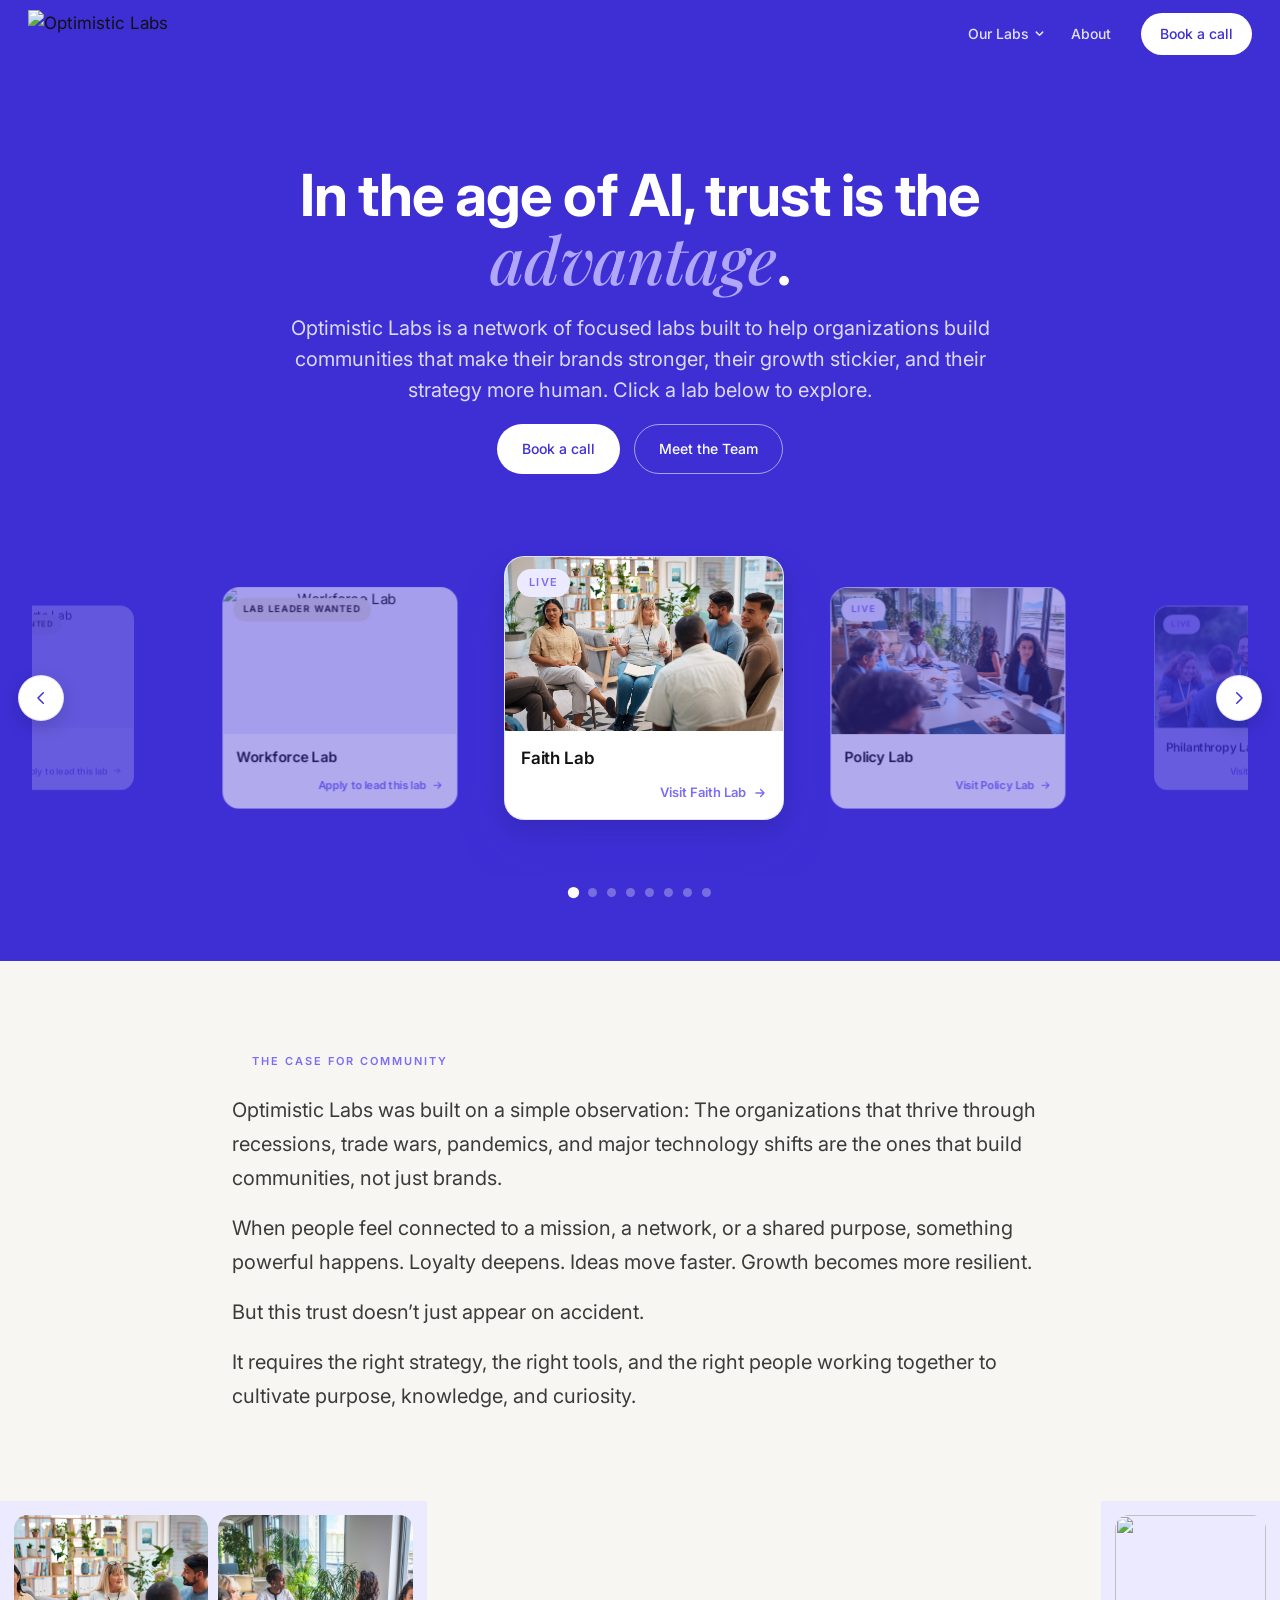
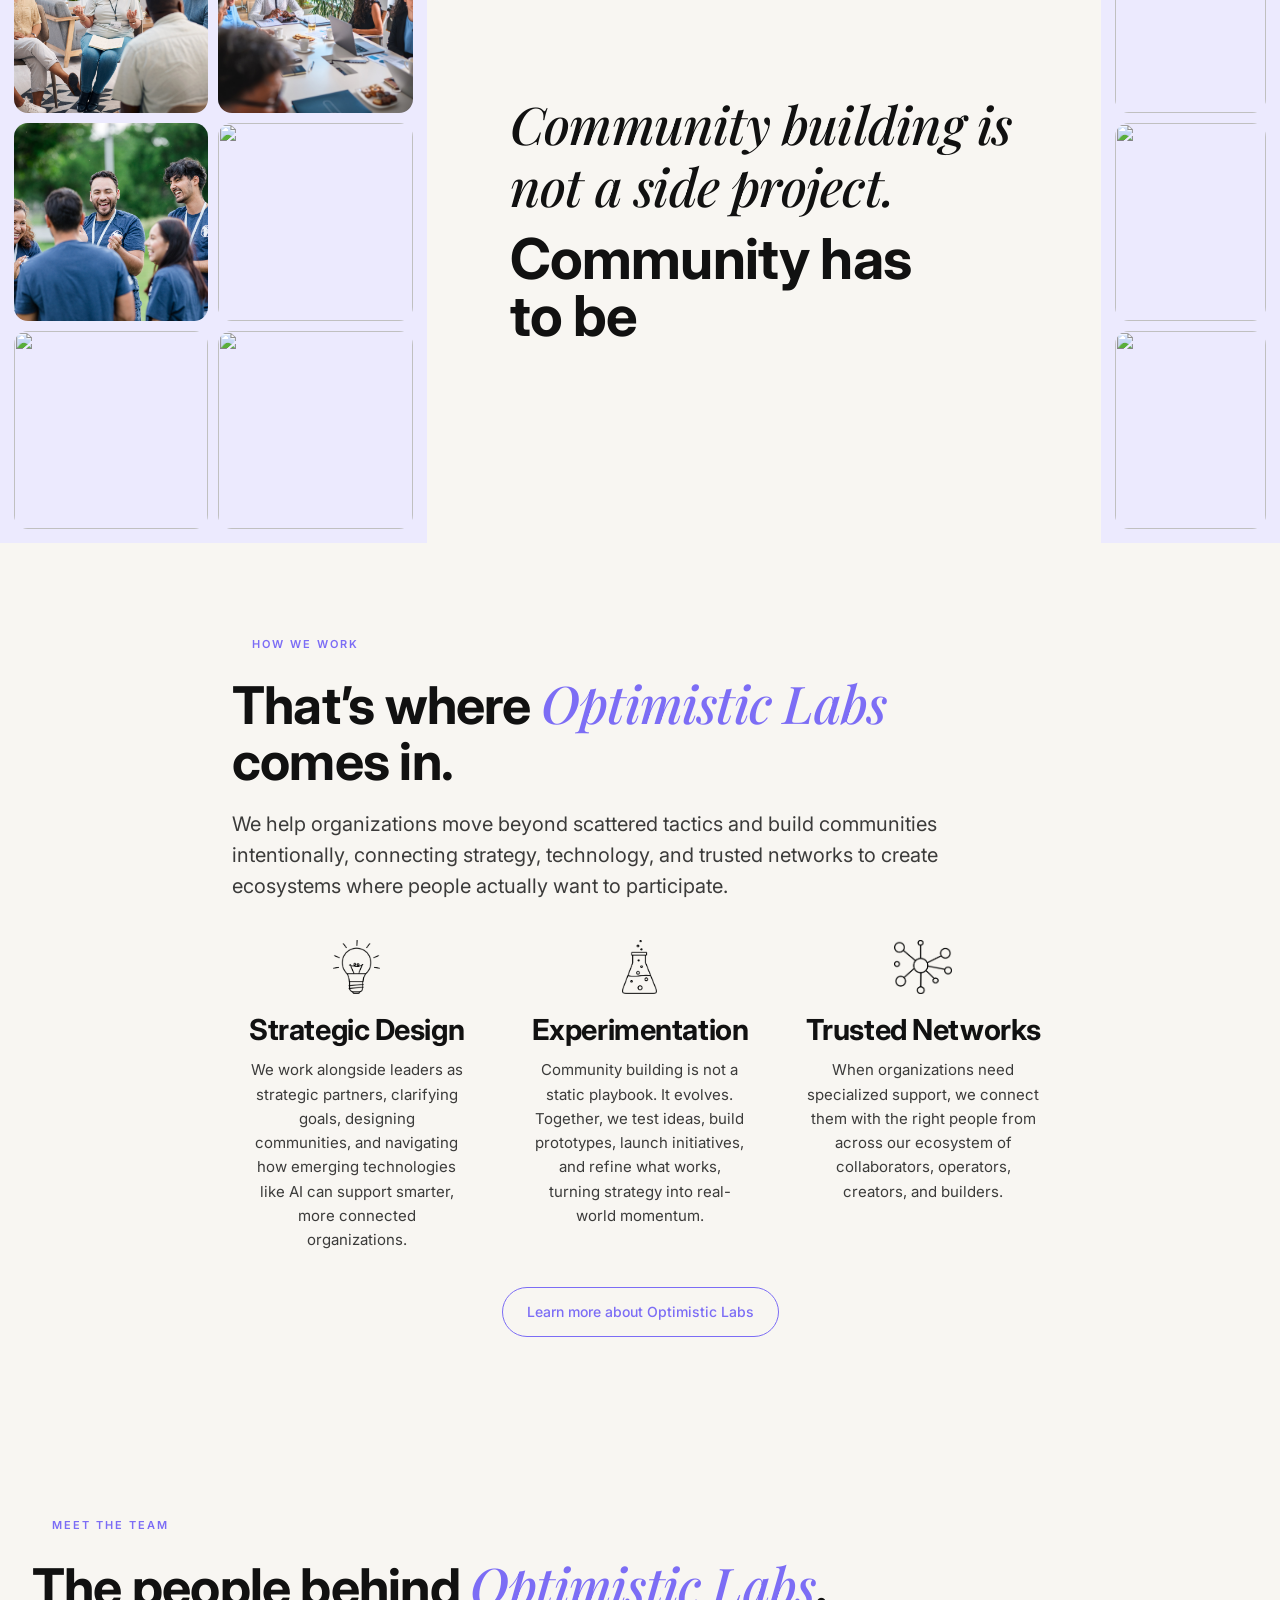
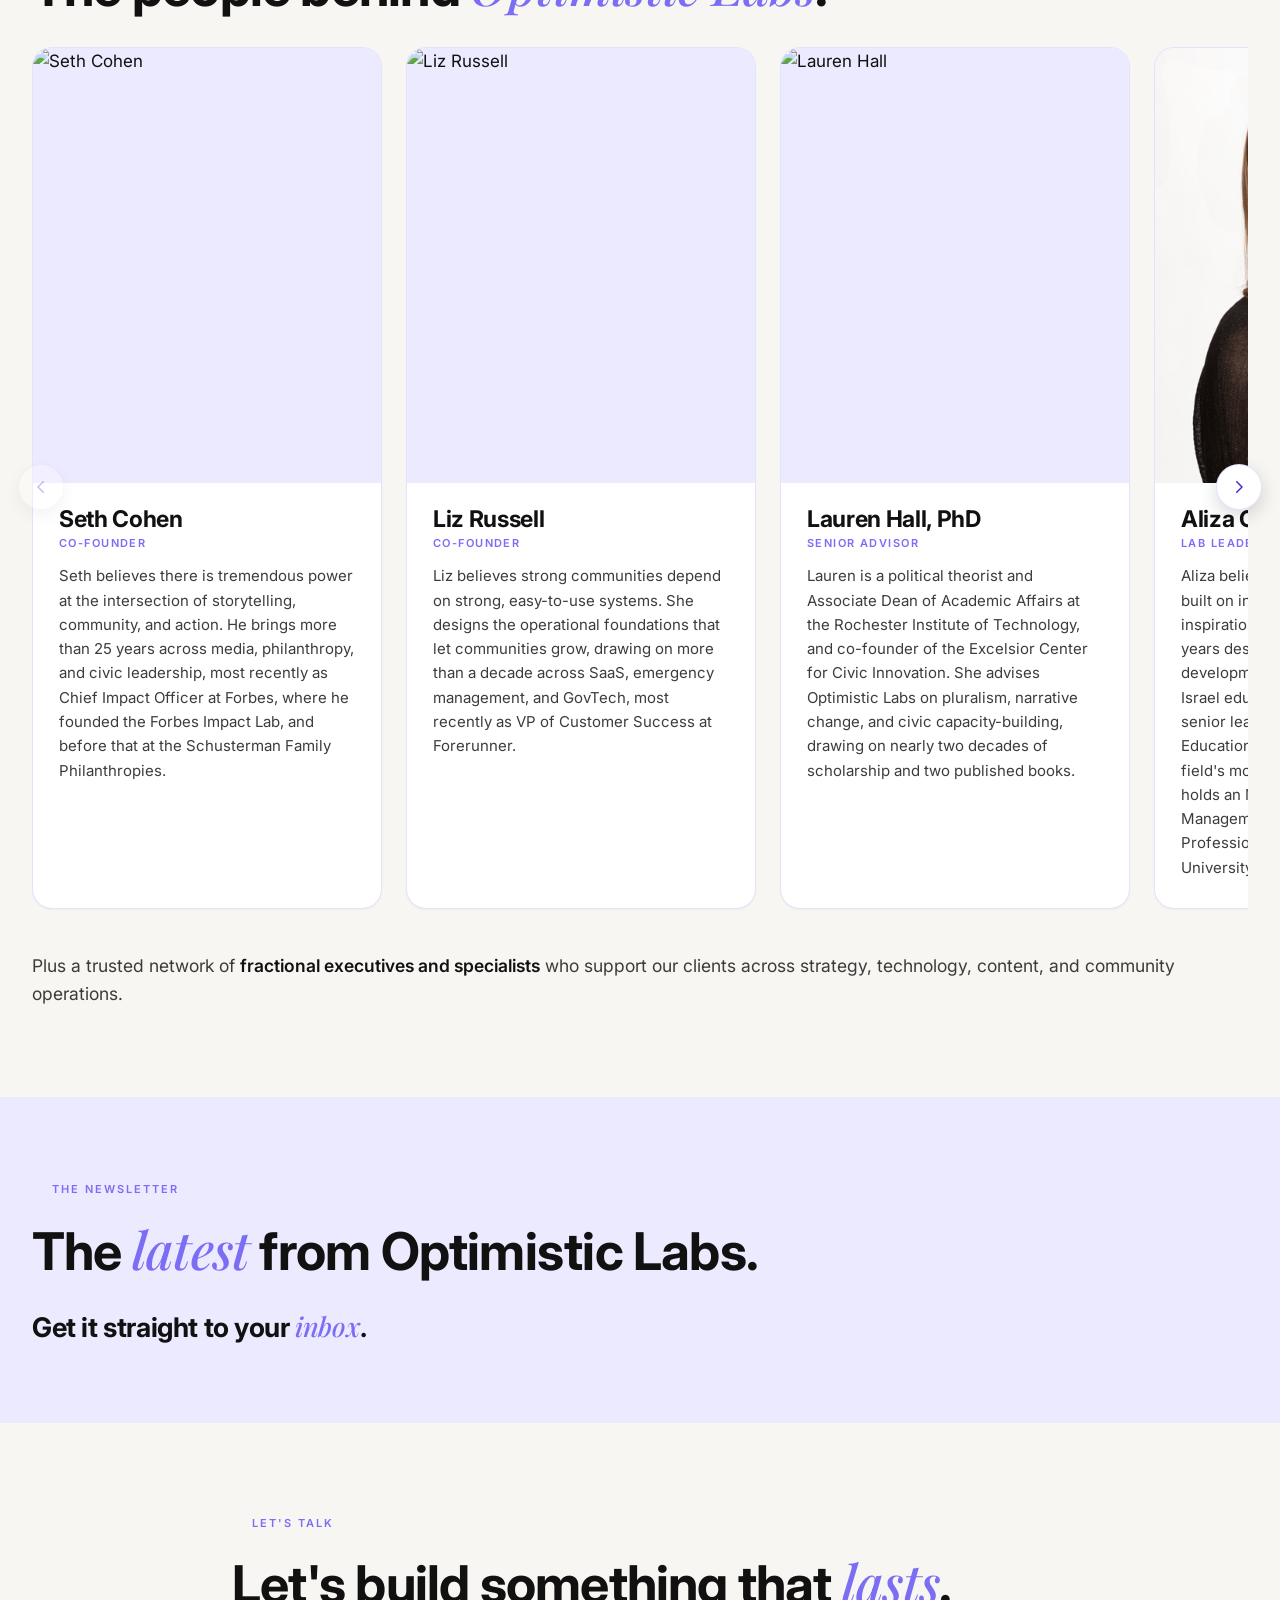
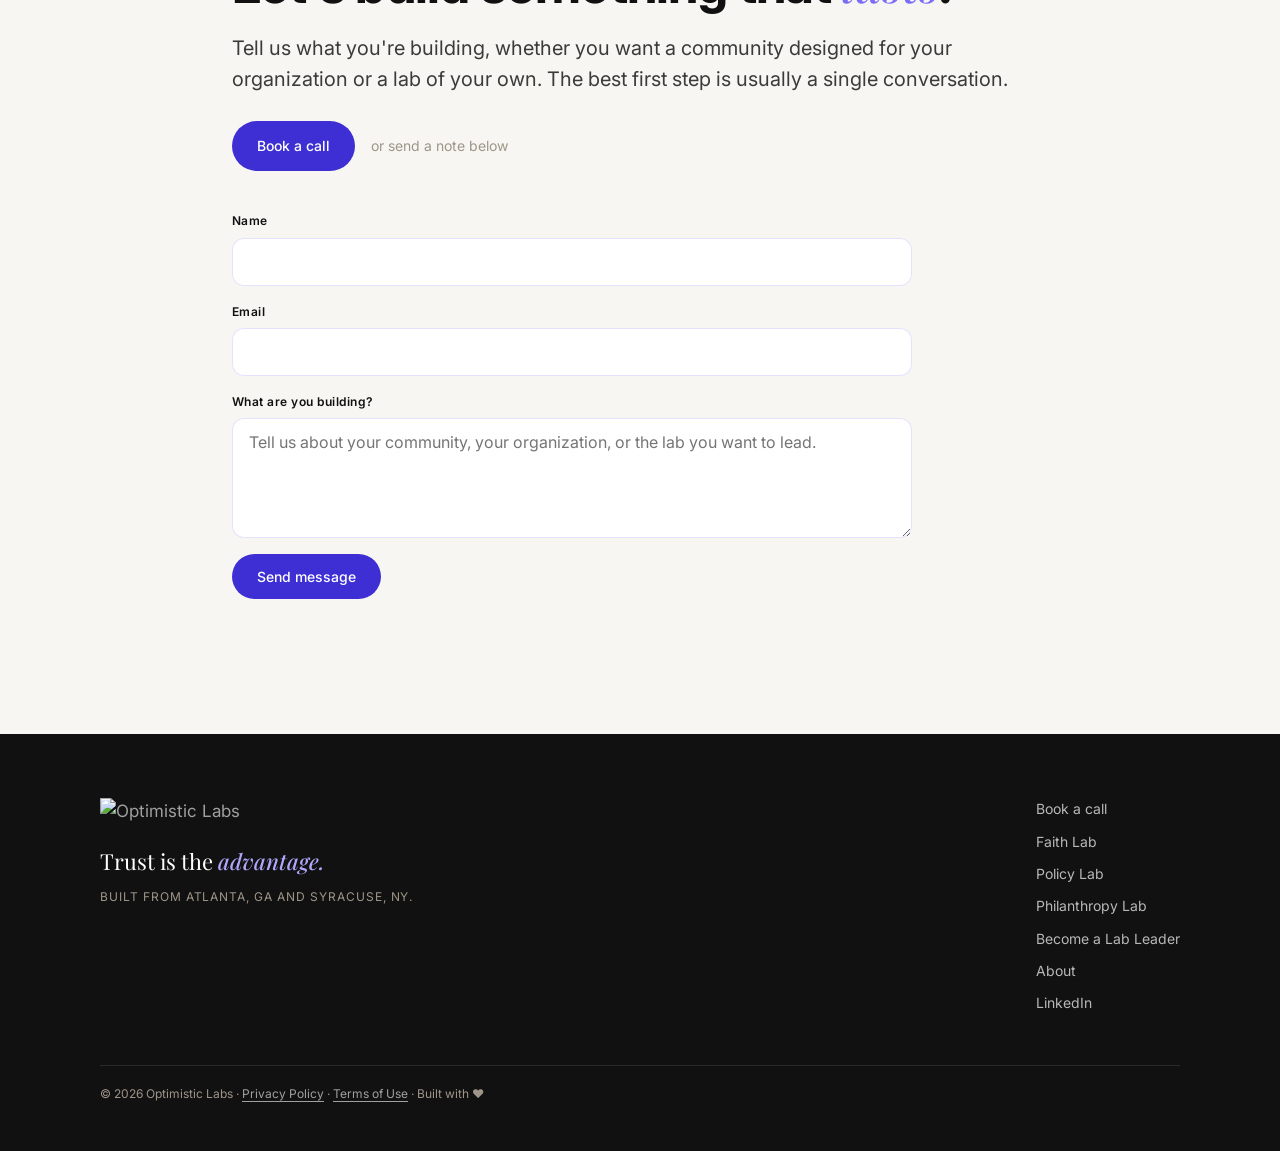
==== index.html @ b9b80df8 "Homepage updates: hero copy, about CTA, remove differentiator section, belief-statement photo grid p" ====
<!DOCTYPE html>
<html lang="en">
<head>
<meta charset="UTF-8" />
<meta name="viewport" content="width=device-width, initial-scale=1.0, viewport-fit=cover" />
<title>Optimistic Labs · Trust is the advantage</title>
<meta name="description" content="Optimistic Labs helps organizations build communities that make their brands stronger, their growth stickier, and their strategy more human. Community has to be designed." />
<link rel="preconnect" href="https://fonts.googleapis.com" />
<link rel="preconnect" href="https://fonts.gstatic.com" crossorigin />
<link href="https://fonts.googleapis.com/css2?family=Playfair+Display:ital,wght@0,400;0,500;0,600;0,700;1,400;1,500;1,600&family=Inter:wght@300;400;500;600;700&display=swap" rel="stylesheet" />
<link rel="stylesheet" href="assets/brand.css" />
<style>
/* ---- homepage-specific ---- */
.forces{display:flex;flex-wrap:wrap;gap:10px;margin:30px 0 34px}
.triad{display:flex;flex-direction:column;gap:0;max-width:560px;border-top:1px solid var(--hair)}
.triad div{display:flex;flex-wrap:wrap;align-items:baseline;gap:6px 12px;padding:16px 0;border-bottom:1px solid var(--hair)}
.triad .k{font-family:var(--sans);font-weight:600;font-size:11px;letter-spacing:.13em;text-transform:uppercase;color:var(--violet)}
.triad .v{font-family:var(--sans);font-size:16px;color:var(--ink-soft)}
.triad .v b{font-weight:600;color:var(--ink)}

/* case for community */
.case-p{font-size:20px;line-height:1.7;color:var(--ink-soft);max-width:64ch;margin-top:16px}
.case-p:first-of-type{margin-top:0}
.belief-statement{max-width:none;background:var(--paper);display:flex;align-items:stretch;padding:0}
.belief-photo{flex:0 0 33.3333%;align-self:stretch;position:relative;overflow:hidden;background:var(--violet-pale);padding:14px}
.belief-photo-grid{display:grid;gap:10px;width:100%;height:100%}
.belief-photo-grid--left{grid-template-columns:repeat(2,1fr);grid-template-rows:repeat(3,1fr)}
.belief-photo-grid--right{grid-template-columns:1fr;grid-template-rows:repeat(3,1fr)}
.belief-photo-grid img{width:100%;height:100%;object-fit:cover;border-radius:14px;display:block;min-width:0;min-height:0}
.belief-photo-right{flex:1 1 clamp(60px,8vw,140px)}
.belief-copy{flex:0 1 auto;min-width:0;display:flex;flex-direction:column;justify-content:center;text-align:left;padding:clamp(120px,15vw,250px) clamp(28px,5vw,80px) clamp(120px,15vw,250px) clamp(44px,6.5vw,110px)}
.statement-sub{font-family:var(--head);letter-spacing:-.015em;line-height:1.02;font-size:clamp(32px,4.4vw,175px);margin:0;font-weight:700;color:var(--ink)}
.case-statement{font-family:var(--serif);font-style:italic;font-weight:500;color:var(--ink);font-size:var(--h-sec);line-height:1.2;text-align:center;max-width:44ch;margin:36px auto 0}
.belief-tagline{text-align:left;max-width:none;margin:0 0 12px}
@media (max-width:760px){
  .belief-statement{flex-direction:column}
  .belief-photo{flex:0 0 260px}
  .belief-photo-right{flex:0 0 140px}
  .belief-photo-grid--right{grid-template-columns:repeat(3,1fr);grid-template-rows:1fr}
  .belief-copy{padding:72px 24px}
}
.word-cycle{position:relative;display:inline-block;width:6.9em;height:1.14em;text-align:left;vertical-align:top;color:var(--violet-deep)}
.word-cycle-word{position:absolute;left:0;top:0;white-space:nowrap;opacity:0;animation:bnWord 9s cubic-bezier(.5,.05,.2,1) infinite}
.word-cycle-word:nth-child(1){animation-delay:0s}
.word-cycle-word:nth-child(2){animation-delay:2.25s}
.word-cycle-word:nth-child(3){animation-delay:4.5s}
.word-cycle-word:nth-child(4){animation-delay:6.75s}
@keyframes bnWord{
  0%   {opacity:0; transform:translateY(16px)}
  5%   {opacity:1; transform:translateY(0)}
  20%  {opacity:1; transform:translateY(0)}
  25%  {opacity:0; transform:translateY(-16px)}
  100% {opacity:0; transform:translateY(-16px)}
}
@media (prefers-reduced-motion:reduce){
  .word-cycle-word{animation:none;opacity:0;transform:none}
  .word-cycle-word:first-child{opacity:1}
}

/* how we work pillars */
.pillars{display:grid;grid-template-columns:repeat(3,1fr);gap:38px 34px;margin-top:38px;text-align:center}
@media (max-width:760px){.pillars{grid-template-columns:1fr;gap:42px}}
.pillar{display:flex;flex-direction:column;align-items:center;max-width:240px;width:100%;justify-self:center}
.pillar-icon{height:54px;width:auto;margin-bottom:20px}
.pillar-title{font-family:var(--head);font-weight:700;letter-spacing:-.015em;font-size:24px;line-height:1.1;white-space:nowrap;color:var(--ink);margin-bottom:12px}
.pillar p{font-size:15px;line-height:1.62;color:var(--ink-soft);max-width:36ch;margin:0 auto}

/* team carousel + note */
#team{max-width:1400px}
.team-cards-track .team-card{width:min(350px,80vw)}
.team-note--wide{max-width:none;font-size:17.5px;line-height:1.65;margin-top:14px}

/* our labs carousel (lives inside the hero banner) */
.hero .labs-carousel{position:relative;z-index:2;max-width:1400px;width:100%;margin:48px auto 0}
.labs-track .ll-card{width:min(280px,68vw)}
.ll-card-chip{position:absolute;top:12px;left:12px;z-index:2}
.ll-card-chip.chip--soft{background:color-mix(in srgb, var(--warm-gray) 32%, #fff);color:var(--ink);border:none}
.coverflow-stage{position:relative}
.coverflow-viewport{overflow:hidden}
.coverflow-viewport .labs-track{overflow:visible;scroll-snap-type:none;padding-top:44px;padding-bottom:44px;transition:transform .6s cubic-bezier(.5,.05,.2,1)}
.coverflow-viewport .labs-track .ll-card{transition:transform .6s cubic-bezier(.5,.05,.2,1),opacity .6s cubic-bezier(.5,.05,.2,1),box-shadow .6s cubic-bezier(.5,.05,.2,1);cursor:pointer}
.coverflow-viewport .labs-track .ll-card.is-focal{cursor:default;box-shadow:0 28px 54px -14px rgba(61,47,212,.35),0 10px 24px rgba(17,17,17,.14)}
.coverflow-dots{display:flex;justify-content:center;gap:10px;margin-top:14px}
.coverflow-dots button{width:9px;height:9px;padding:0;border:none;border-radius:50%;background:var(--hair);cursor:pointer;transition:background .2s,transform .2s}
.coverflow-dots button.active{background:var(--violet);transform:scale(1.25)}
.hero .coverflow-dots button{background:rgba(255,255,255,.3)}
.hero .coverflow-dots button.active{background:#fff}

/* fork */
.fork-grid{display:grid;grid-template-columns:1fr 1fr;gap:24px;margin-top:18px}
@media (max-width:760px){.fork-grid{grid-template-columns:1fr}}
.fork-card{background:#fff;border:1px solid var(--hair);border-radius:18px;padding:34px 32px}
.fork-card.org{border-top:3px solid var(--violet-deep)}
.fork-card.leader{border-top:3px solid var(--violet)}
.fork-card .kicker{font-family:var(--sans);font-weight:600;font-size:11px;letter-spacing:.14em;text-transform:uppercase;color:var(--violet);margin-bottom:12px}
.fork-card h3{margin-bottom:12px}
.fork-card>p{font-size:15.5px;line-height:1.62;color:var(--ink-soft);margin-bottom:18px}
.fork-card .cta-row{margin-top:22px}

/* newsletter band (full-bleed) */
.news-band{max-width:none;background:var(--violet-pale);padding:0}
.news-band .inner{max-width:1400px;margin:0 auto;padding:80px 32px}
.news-band .eyebrow{color:var(--violet)}
.news-subscribe{margin-top:32px;display:flex;align-items:center;gap:28px;flex-wrap:wrap}
.news-subscribe h2{font-size:var(--h3);margin:0;flex:none}
.news-subscribe [data-supascribe-subscribe]{flex:1;min-width:280px}
.contact-lead-row{display:flex;flex-wrap:wrap;gap:16px;align-items:center;margin:26px 0 40px}
.news-label{display:block;font-family:var(--sans);font-weight:600;font-size:12px;color:var(--ink);margin-top:20px}
.news-card .news-form{margin-top:8px}
</style>
</head>
<body>

<!-- ===== NAV ===== -->
<header class="nav">
  <a class="nav-logo" href="index.html" aria-label="Optimistic Labs home"><img src="assets/ol-logo-white.svg" alt="Optimistic Labs" /></a>
  <nav class="nav-links" aria-label="Primary">
    <div class="nav-dd" data-dd>
      <button class="nav-dd-trigger" type="button" aria-haspopup="true" aria-expanded="false">Our Labs
        <svg class="nav-dd-chev" viewBox="0 0 12 12" fill="none" aria-hidden="true"><path d="M2.5 4.5 6 8l3.5-3.5" stroke="currentColor" stroke-width="1.6" stroke-linecap="round" stroke-linejoin="round"/></svg>
      </button>
      <div class="nav-dd-panel" aria-label="Our Labs">
        <div class="nav-dd-grid">
          <a class="nav-dd-feature" href="become-a-lab-leader.html">
            <img src="assets/ol-mark-white.svg" alt="" />
            <span class="nav-dd-feature-title">Become a Lab Leader</span>
            <span class="nav-dd-feature-desc">You bring the expertise, the vision, and the relationships. We bring everything else.</span>
          </a>
          <ul class="nav-dd-list">
            <li><a href="faith-lab.html"><span class="nav-dd-item-title">Faith Lab</span><span class="nav-dd-item-desc">Helping faith-based organizations close the gap between their values and their work.</span></a></li>
            <li><a href="policy-lab.html"><span class="nav-dd-item-title">Policy Lab</span><span class="nav-dd-item-desc">A strategy studio and activation engine for institutions restoring civic trust.</span></a></li>
            <li><a href="philanthropy-lab.html"><span class="nav-dd-item-title">Philanthropy Lab</span><span class="nav-dd-item-desc">Advisory and activation across the full philanthropic ecosystem.</span></a></li>
          </ul>
        </div>
      </div>
    </div>
    <a href="about.html">About</a>
    <a class="pill pill-primary navcta" data-book>Book a call</a>
  </nav>
  <button class="burger" id="burger" aria-label="Open menu" aria-expanded="false"><span></span><span></span><span></span></button>
</header>
<nav class="sheet" id="sheet" aria-hidden="true">
  <button class="sheet-x" id="sheetX" aria-label="Close menu">×</button>
  <a href="#labs">Our Labs</a>
  <a href="faith-lab.html">Faith Lab</a>
  <a href="policy-lab.html">Policy Lab</a>
  <a href="philanthropy-lab.html">Philanthropy Lab</a>
  <a href="about.html">About</a>
  <a href="become-a-lab-leader.html">Become a Lab Leader</a>
  <a class="pill pill-primary navcta" data-book>Book a call</a>
</nav>

<main>
  <!-- ===== HERO (with labs carousel) ===== -->
  <section class="hero" id="hero" aria-label="Trust is the advantage">
    <div class="hero-copy">
      <h1 class="display">In the age of AI, trust is the <em class="em-italic">advantage</em>.</h1>
      <p class="lead">Optimistic Labs is a network of focused labs built to help organizations build communities that make their brands stronger, their growth stickier, and their strategy more human. Click a lab below to explore.</p>
      <div class="cta-row">
        <a class="pill pill-primary" data-book>Book a call</a>
        <a class="pill pill-outline" href="#team">Meet the Team</a>
      </div>
    </div>
    <div class="carousel labs-carousel" id="labs" aria-label="Our labs" data-coverflow data-wide-focus="true" data-autoplay="true" data-interval="4000" data-pause-hover="true">
      <div class="coverflow-stage">
        <button class="car-btn prev" type="button" aria-label="Previous labs"><svg viewBox="0 0 24 24" fill="none" stroke="currentColor" stroke-width="2" stroke-linecap="round" stroke-linejoin="round" aria-hidden="true"><path d="M15 5l-7 7 7 7"/></svg></button>
        <div class="coverflow-viewport">
          <div class="carousel-track labs-track">
          <a class="ll-card" href="faith-lab.html">
            <div class="ll-card-img"><span class="chip ll-card-chip">Live</span><img src="assets/faith-hero.jpg" alt="Faith Lab" /></div>
            <div class="ll-card-body">
              <div class="ll-card-title">Faith Lab</div>
              <span class="ll-card-link">Visit Faith Lab <svg width="14" height="14" viewBox="0 0 24 24" fill="none" stroke="currentColor" stroke-width="2.2" stroke-linecap="round" stroke-linejoin="round" aria-hidden="true"><path d="M5 12h14M13 6l6 6-6 6"/></svg></span>
            </div>
          </a>
          <a class="ll-card" href="policy-lab.html">
            <div class="ll-card-img"><span class="chip ll-card-chip">Live</span><img src="assets/policy-hero.jpg" alt="Policy Lab" /></div>
            <div class="ll-card-body">
              <div class="ll-card-title">Policy Lab</div>
              <span class="ll-card-link">Visit Policy Lab <svg width="14" height="14" viewBox="0 0 24 24" fill="none" stroke="currentColor" stroke-width="2.2" stroke-linecap="round" stroke-linejoin="round" aria-hidden="true"><path d="M5 12h14M13 6l6 6-6 6"/></svg></span>
            </div>
          </a>
          <a class="ll-card" href="philanthropy-lab.html">
            <div class="ll-card-img"><span class="chip ll-card-chip">Live</span><img src="assets/philanthropy-hero.jpg" alt="Philanthropy Lab" /></div>
            <div class="ll-card-body">
              <div class="ll-card-title">Philanthropy Lab</div>
              <span class="ll-card-link">Visit Philanthropy Lab <svg width="14" height="14" viewBox="0 0 24 24" fill="none" stroke="currentColor" stroke-width="2.2" stroke-linecap="round" stroke-linejoin="round" aria-hidden="true"><path d="M5 12h14M13 6l6 6-6 6"/></svg></span>
            </div>
          </a>
          <a class="ll-card" href="become-a-lab-leader.html" data-href="application">
            <div class="ll-card-img"><span class="chip chip--soft ll-card-chip">Lab Leader Wanted</span><img src="assets/lab-leaders/customer-success-lab.jpg" alt="Customer Success Lab" /></div>
            <div class="ll-card-body">
              <div class="ll-card-title">Customer Success Lab</div>
              <span class="ll-card-link">Apply to lead this lab <svg width="14" height="14" viewBox="0 0 24 24" fill="none" stroke="currentColor" stroke-width="2.2" stroke-linecap="round" stroke-linejoin="round" aria-hidden="true"><path d="M5 12h14M13 6l6 6-6 6"/></svg></span>
            </div>
          </a>
          <a class="ll-card" href="become-a-lab-leader.html" data-href="application">
            <div class="ll-card-img"><span class="chip chip--soft ll-card-chip">Lab Leader Wanted</span><img src="assets/lab-leaders/ai-lab.jpg" alt="AI Lab" /></div>
            <div class="ll-card-body">
              <div class="ll-card-title">AI Lab</div>
              <span class="ll-card-link">Apply to lead this lab <svg width="14" height="14" viewBox="0 0 24 24" fill="none" stroke="currentColor" stroke-width="2.2" stroke-linecap="round" stroke-linejoin="round" aria-hidden="true"><path d="M5 12h14M13 6l6 6-6 6"/></svg></span>
            </div>
          </a>
          <a class="ll-card" href="become-a-lab-leader.html" data-href="application">
            <div class="ll-card-img"><span class="chip chip--soft ll-card-chip">Lab Leader Wanted</span><img src="assets/lab-leaders/food-lab.jpg" alt="Food Lab" /></div>
            <div class="ll-card-body">
              <div class="ll-card-title">Food Lab</div>
              <span class="ll-card-link">Apply to lead this lab <svg width="14" height="14" viewBox="0 0 24 24" fill="none" stroke="currentColor" stroke-width="2.2" stroke-linecap="round" stroke-linejoin="round" aria-hidden="true"><path d="M5 12h14M13 6l6 6-6 6"/></svg></span>
            </div>
          </a>
          <a class="ll-card" href="become-a-lab-leader.html" data-href="application">
            <div class="ll-card-img"><span class="chip chip--soft ll-card-chip">Lab Leader Wanted</span><img src="assets/lab-leaders/sports-lab.jpg" alt="Sports Lab" /></div>
            <div class="ll-card-body">
              <div class="ll-card-title">Sports Lab</div>
              <span class="ll-card-link">Apply to lead this lab <svg width="14" height="14" viewBox="0 0 24 24" fill="none" stroke="currentColor" stroke-width="2.2" stroke-linecap="round" stroke-linejoin="round" aria-hidden="true"><path d="M5 12h14M13 6l6 6-6 6"/></svg></span>
            </div>
          </a>
          <a class="ll-card" href="become-a-lab-leader.html" data-href="application">
            <div class="ll-card-img"><span class="chip chip--soft ll-card-chip">Lab Leader Wanted</span><img src="assets/lab-leaders/workforce-lab.jpg" alt="Workforce Lab" /></div>
            <div class="ll-card-body">
              <div class="ll-card-title">Workforce Lab</div>
              <span class="ll-card-link">Apply to lead this lab <svg width="14" height="14" viewBox="0 0 24 24" fill="none" stroke="currentColor" stroke-width="2.2" stroke-linecap="round" stroke-linejoin="round" aria-hidden="true"><path d="M5 12h14M13 6l6 6-6 6"/></svg></span>
            </div>
          </a>
          </div>
        </div>
        <button class="car-btn next" type="button" aria-label="Next labs"><svg viewBox="0 0 24 24" fill="none" stroke="currentColor" stroke-width="2" stroke-linecap="round" stroke-linejoin="round" aria-hidden="true"><path d="M9 5l7 7-7 7"/></svg></button>
      </div>
      <div class="coverflow-dots" aria-label="Choose a lab"></div>
    </div>
  </section>

  <!-- ===== BELIEF ===== -->
  <section class="section section--mid reveal" id="belief" aria-label="The case for community">
    <span class="eyebrow"><img class="star" src="assets/star.svg" alt="" />The case for community</span>
    <p class="case-p">Optimistic Labs was built on a simple observation: The organizations that thrive through recessions, trade wars, pandemics, and major technology shifts are the ones that build communities, not just brands.</p>
    <p class="case-p">When people feel connected to a mission, a network, or a shared purpose, something powerful happens. Loyalty deepens. Ideas move faster. Growth becomes more resilient.</p>
    <p class="case-p">But this trust doesn&rsquo;t just appear on accident.</p>
    <p class="case-p">It requires the right strategy, the right tools, and the right people working together to cultivate purpose, knowledge, and curiosity.</p>
  </section>

  <!-- ===== BELIEF STATEMENT (community-building banner) =====
       Liz: banner copy lives ONLY in the two headline lines inside .belief-copy below:
       the italic tagline (h2.belief-tagline) and the big statement (h1.statement-sub,
       whose rotating words are the .word-cycle-word spans + the .sr-only fallback).
       If the wording changes, also update the aria-label on this section and the phrase
       "Community has to be designed." in this file's <meta name="description"> up top. -->
  <section class="section belief-statement reveal" aria-label="Community has to be designed">
    <!-- TODO Liz: preview photos below are borrowed from elsewhere on the site as stand-ins; swap for real photography once the grid direction is approved. -->
    <div class="belief-photo" aria-label="Photo grid">
      <div class="belief-photo-grid belief-photo-grid--left">
        <img src="assets/faith-hero.jpg" alt="" />
        <img src="assets/policy-hero.jpg" alt="" />
        <img src="assets/philanthropy-hero.jpg" alt="" />
        <img src="assets/lab-leaders/ai-lab.jpg" alt="" />
        <img src="assets/lab-leaders/workforce-lab.jpg" alt="" />
        <img src="assets/lab-leaders/food-lab.jpg" alt="" />
      </div>
    </div>
    <div class="belief-copy">
      <h2 class="case-statement belief-tagline">Community building is<br />not a side project.</h2>
      <h1 class="statement-sub">Community has<br />to be <span class="word-cycle" aria-hidden="true"><span class="word-cycle-word">designed.</span><span class="word-cycle-word">intentional.</span><span class="word-cycle-word">engineered.</span><span class="word-cycle-word">crafted.</span></span><span class="sr-only">designed.</span></h1>
    </div>
    <div class="belief-photo belief-photo-right" aria-label="Photo grid">
      <div class="belief-photo-grid belief-photo-grid--right">
        <img src="assets/lab-leaders/sports-lab.jpg" alt="" />
        <img src="assets/lab-leaders/customer-success-lab.jpg" alt="" />
        <img src="assets/leader-hero.jpg" alt="" />
      </div>
    </div>
  </section>

  <!-- ===== PILLARS ===== -->
  <section class="section section--mid reveal" id="approach" aria-label="How we work">
    <span class="eyebrow"><img class="star" src="assets/star.svg" alt="" />How we work</span>
    <h2 class="h-sec">That&rsquo;s where <em class="em-italic">Optimistic Labs</em> comes in.</h2>
    <p class="lead" style="max-width:100%">We help organizations move beyond scattered tactics and build communities intentionally, connecting strategy, technology, and trusted networks to create ecosystems where people actually want to participate.</p>
    <div class="pillars">
      <div class="pillar">
        <img class="pillar-icon" src="assets/icons/icon-lightbulb.png" alt="" />
        <div class="pillar-title">Strategic Design</div>
        <p>We work alongside leaders as strategic partners, clarifying goals, designing communities, and navigating how emerging technologies like AI can support smarter, more connected organizations.</p>
      </div>
      <div class="pillar">
        <img class="pillar-icon" src="assets/icons/icon-beaker.png" alt="" />
        <div class="pillar-title">Experimentation</div>
        <p>Community building is not a static playbook. It evolves. Together, we test ideas, build prototypes, launch initiatives, and refine what works, turning strategy into real-world momentum.</p>
      </div>
      <div class="pillar">
        <img class="pillar-icon" src="assets/icons/icon-network.png" alt="" />
        <div class="pillar-title">Trusted Networks</div>
        <p>When organizations need specialized support, we connect them with the right people from across our ecosystem of collaborators, operators, creators, and builders.</p>
      </div>
    </div>
    <div class="cta-row" style="margin-top:34px;justify-content:center">
      <a class="pill pill-outline" href="about.html">Learn more about Optimistic Labs</a>
    </div>
  </section>


  <!-- ===== MEET THE TEAM ===== -->
  <section class="section section--mid reveal" id="team" aria-label="Meet the team">
    <span class="eyebrow"><img class="star" src="assets/star.svg" alt="" />Meet the team</span>
    <h2 class="h-sec">The people behind <em class="em-italic">Optimistic Labs</em>.</h2>
    <div class="carousel" data-carousel>
      <button class="car-btn prev" type="button" aria-label="Previous team members"><svg viewBox="0 0 24 24" fill="none" stroke="currentColor" stroke-width="2" stroke-linecap="round" stroke-linejoin="round" aria-hidden="true"><path d="M15 5l-7 7 7 7"/></svg></button>
      <div class="carousel-track team-cards-track">
      <article class="team-card" tabindex="0">
        <div class="team-card-photo"><img src="assets/seth-cohen.jpg" alt="Seth Cohen" /></div>
        <div class="team-card-body">
          <h3>Seth Cohen</h3>
          <div class="team-role">Co-founder</div>
          <p>Seth believes there is tremendous power at the intersection of storytelling, community, and action. He brings more than 25 years across media, philanthropy, and civic leadership, most recently as Chief Impact Officer at Forbes, where he founded the Forbes Impact Lab, and before that at the Schusterman Family Philanthropies.</p>
        </div>
      </article>
      <article class="team-card" tabindex="0">
        <div class="team-card-photo"><img src="assets/liz-russell.jpg" alt="Liz Russell" /></div>
        <div class="team-card-body">
          <h3>Liz Russell</h3>
          <div class="team-role">Co-founder</div>
          <p>Liz believes strong communities depend on strong, easy-to-use systems. She designs the operational foundations that let communities grow, drawing on more than a decade across SaaS, emergency management, and GovTech, most recently as VP of Customer Success at Forerunner.</p>
        </div>
      </article>
      <article class="team-card" tabindex="0">
        <div class="team-card-photo"><img src="assets/lauren-hall.jpg" alt="Lauren Hall" /></div>
        <div class="team-card-body">
          <h3>Lauren Hall, PhD</h3>
          <div class="team-role">Senior Advisor</div>
          <p>Lauren is a political theorist and Associate Dean of Academic Affairs at the Rochester Institute of Technology, and co-founder of the Excelsior Center for Civic Innovation. She advises Optimistic Labs on pluralism, narrative change, and civic capacity-building, drawing on nearly two decades of scholarship and two published books.</p>
        </div>
      </article>
      <article class="team-card" tabindex="0">
        <div class="team-card-photo"><img src="assets/aliza-goodman.jpg" alt="Aliza Goodman" /></div>
        <div class="team-card-body">
          <h3>Aliza Goodman</h3>
          <div class="team-role">Lab Leader, Faith</div>
          <p>Aliza believes lasting communities are built on infrastructure, not just inspiration. She brings more than 20 years designing and scaling professional development programs in Jewish and Israel education, including 16 years as a senior leader at The iCenter for Israel Education, where she built two of the field's most recognized programs. She holds an MBA in Social Policy and Management and an MA in Jewish Professional Leadership from Brandeis University.</p>
        </div>
      </article>
      </div>
      <button class="car-btn next" type="button" aria-label="Next team members"><svg viewBox="0 0 24 24" fill="none" stroke="currentColor" stroke-width="2" stroke-linecap="round" stroke-linejoin="round" aria-hidden="true"><path d="M9 5l7 7-7 7"/></svg></button>
    </div>
    <p class="team-note team-note--wide">Plus a trusted network of <b>fractional executives and specialists</b> who support our clients across strategy, technology, content, and community operations.</p>
  </section>

  <!-- ===== LATEST FROM OL + NEWSLETTER SIGNUP (combined, full-bleed, Supascribe embeds) ===== -->
  <section class="section news-band reveal" id="latest" aria-label="The latest from Optimistic Labs and newsletter signup">
    <div class="inner">
      <span class="eyebrow"><img class="star" src="assets/star.svg" alt="" />The newsletter</span>
      <h2 class="h-sec">The <em class="em-italic">latest</em> from Optimistic Labs.</h2>
      <!-- Feed embed code -->
      <div data-supascribe-embed-id="739893412643" data-supascribe-feed></div>

      <div class="news-subscribe">
        <h2 class="h-sec">Get it straight to your <em class="em-italic">inbox</em>.</h2>
        <!-- Subscribe embed code -->
        <div data-supascribe-embed-id="193078040495" data-supascribe-subscribe></div>
      </div>
    </div>
  </section>

  <!-- ===== CONTACT / BOOK A CALL ===== -->
  <section class="section section--mid reveal" id="contact" aria-label="Book a call">
    <span class="eyebrow"><img class="star" src="assets/star.svg" alt="" />Let's talk</span>
    <h2 class="h-sec">Let's build something that <em class="em-italic">lasts</em>.</h2>
    <p class="lead">Tell us what you're building, whether you want a community designed for your organization or a lab of your own. The best first step is usually a single conversation.</p>
    <div class="contact-lead-row">
      <a class="pill pill-primary" data-book>Book a call</a>
      <span class="muted" style="font-size:14px">or send a note below</span>
    </div>
    <form class="form" id="contactForm" novalidate>
      <div class="field"><label for="cf-name">Name</label><input id="cf-name" type="text" name="name" autocomplete="name" /></div>
      <div class="field"><label for="cf-email">Email</label><input id="cf-email" type="email" name="email" autocomplete="email" /></div>
      <div class="field"><label for="cf-message">What are you building?</label><textarea id="cf-message" name="message" placeholder="Tell us about your community, your organization, or the lab you want to lead."></textarea></div>
      <button type="submit" class="pill pill-primary">Send message</button>
      <div class="note" id="formNote" role="status" aria-live="polite">Thank you. We'll be in touch.</div>
    </form>
  </section>
</main>

<!-- ===== FOOTER ===== -->
<footer class="footer">
  <div class="inner">
    <div>
      <a class="footer-logo" href="index.html" aria-label="Optimistic Labs home"><img src="assets/ol-logo-white.svg" alt="Optimistic Labs" /></a>
      <div class="footer-tag">Trust is the <em class="em-italic">advantage.</em></div>
      <div class="footer-loc">Built from Atlanta, GA and Syracuse, NY.</div>
    </div>
    <div class="footer-links">
      <a data-book>Book a call</a>
      <a href="faith-lab.html">Faith Lab</a>
      <a href="policy-lab.html">Policy Lab</a>
      <a href="philanthropy-lab.html">Philanthropy Lab</a>
      <a href="become-a-lab-leader.html">Become a Lab Leader</a>
      <a href="about.html">About</a>
      <a id="linkedInLink">LinkedIn</a>
    </div>
    <div class="footer-sign">© 2026 Optimistic Labs · <a href="privacy.html">Privacy Policy</a> · <a href="terms.html">Terms of Use</a> · Built with ❤️</div>
  </div>
</footer>

<script src="assets/site.js"></script>
<!-- Supascribe loader (newsletter feed + subscribe embeds) -->
<script src="https://js.supascribe.com/v1/loader/4FRyWbKbkShk3nGqWqq3HTijyR82.js" async></script>
<script>
/* ---- pillars: one shared title size (longest title fills its column), then each
       paragraph is constrained to exactly its own title's width ---- */
(function(){
  var pillars=Array.prototype.slice.call(document.querySelectorAll('.pillars .pillar'));
  if(!pillars.length) return;
  function fit(){
    var entries=[];
    pillars.forEach(function(pl){
      var t=pl.querySelector('.pillar-title'), p=pl.querySelector('p');
      if(!t||!p) return;
      t.style.fontSize=''; p.style.maxWidth='';
      var target=pl.getBoundingClientRect().width, w=t.getBoundingClientRect().width;
      if(w>0&&target>0) entries.push({t:t, p:p, size:parseFloat(getComputedStyle(t).fontSize)*target/w});
    });
    if(!entries.length) return;
    var size=Math.min(44,Math.min.apply(null,entries.map(function(e){ return e.size; })));
    entries.forEach(function(e){
      e.t.style.fontSize=size.toFixed(2)+'px';
      e.p.style.maxWidth=e.t.getBoundingClientRect().width.toFixed(2)+'px';
    });
  }
  var raf=null;
  window.addEventListener('resize',function(){ cancelAnimationFrame(raf); raf=requestAnimationFrame(fit); });
  fit();
  if(document.fonts&&document.fonts.ready) document.fonts.ready.then(fit);
  window.addEventListener('load',fit);
})();
</script>
</body>
</html>
---- assets/brand.css ----
/* ============================================================
   OPTIMISTIC LABS · shared brand system
   Official brand: violet ramp · Playfair Display + Inter · ripple/star motif
   Used by index.html, faith-lab.html, become-a-lab-leader.html
   ============================================================ */
:root{
  --violet-deep:#3D2FD4; --violet:#7C6DF5; --violet-light:#B0A6FA; --violet-pale:#ECEAFE;
  --paper:#F8F6F2; --ink:#111111; --warm-gray:#9E9589; --card:#FFFFFF; --white:#FFFFFF;
  --ink-soft:rgba(17,17,17,.82);
  --hair:rgba(124,109,245,.20);
  --serif:'Playfair Display',Georgia,'Times New Roman',serif;
  --head:'Inter',system-ui,-apple-system,'Segoe UI',Roboto,sans-serif;
  --sans:'Inter',system-ui,-apple-system,'Segoe UI',Roboto,sans-serif;
  --ease-signal:cubic-bezier(.16,1,.3,1); --ease-soft:cubic-bezier(.25,.46,.45,.94);
  --ease-ripple:cubic-bezier(.34,1.2,.64,1);
  --nav-h:68px; --focus:var(--violet);
  --display:clamp(44px,7vw,82px); --h-sec:clamp(32px,4.6vw,52px); --h3:clamp(21px,2.2vw,27px);
}
*{box-sizing:border-box;margin:0;padding:0}
html{scroll-behavior:smooth;overflow-x:clip;scroll-padding-top:calc(var(--nav-h) + 16px)}
body{
  background:var(--paper);color:var(--ink);font-family:var(--sans);font-size:17px;line-height:1.6;
  -webkit-font-smoothing:antialiased;text-rendering:optimizeLegibility;overflow-x:clip;
}
::selection{background:var(--violet-pale);color:var(--ink)}
a{color:inherit;text-decoration:none}
img{display:block;max-width:100%}
:focus-visible{outline:2px solid var(--focus);outline-offset:3px;border-radius:3px}
.sr-only{position:absolute;width:1px;height:1px;padding:0;margin:-1px;overflow:hidden;clip:rect(0,0,0,0);white-space:nowrap;border:0}

/* ---------- type ---------- */
h1,h2,h3{font-family:var(--head);font-weight:700;line-height:1.07;letter-spacing:-.015em;color:var(--ink)}
.display{font-size:var(--display)}
.h-sec{font-size:var(--h-sec);margin-bottom:20px}
h3{font-size:var(--h3)}
p{max-width:64ch}
.lead{font-size:20px;line-height:1.55;color:var(--ink-soft)}
.em-italic{font-family:var(--serif);font-style:italic;font-weight:500;color:var(--violet)}
.display .em-italic{font-size:1.12em;line-height:1}
.on-dark .em-italic,.hero .em-italic,.band .em-italic{color:var(--violet-light)}
.eyebrow{display:inline-flex;align-items:center;gap:8px;font-family:var(--sans);font-weight:600;font-size:11px;letter-spacing:.18em;text-transform:uppercase;color:var(--violet);margin-bottom:22px}
.eyebrow .star{width:12px;height:12px;flex:none}
.hero .eyebrow,.band .eyebrow,.on-dark .eyebrow{color:var(--violet-light)}

/* ---------- layout ---------- */
.section{max-width:1080px;margin:0 auto;padding:88px 32px}
.section--narrow{max-width:760px}
.section--mid{max-width:880px}
.center{text-align:center}
.muted{color:var(--warm-gray)}

/* ---------- nav ---------- */
.nav{position:sticky;top:0;left:0;width:100%;height:var(--nav-h);z-index:60;background:var(--violet-deep);
  display:flex;align-items:center;gap:28px;padding:0 28px}
.nav-logo{height:48px;display:flex;align-items:center}
.nav-logo img{height:48px;width:auto}
.nav-links{margin-left:auto;display:flex;align-items:center;gap:26px}
.nav-links a{font-family:var(--sans);font-weight:500;font-size:14px;color:rgba(255,255,255,.86);transition:color .2s}
.nav-links a:hover{color:#fff}
.nav-links a.navcta{margin-left:4px}
.burger{display:none;margin-left:auto;background:none;border:none;cursor:pointer;flex-direction:column;gap:5px;padding:8px}
.burger span{width:24px;height:2px;background:#fff;display:block;border-radius:2px}
.sheet{position:fixed;inset:0;z-index:75;background:var(--violet-deep);padding:88px 32px 32px;
  transform:translateY(-100%);transition:transform .45s var(--ease-signal);display:flex;flex-direction:column;gap:6px}
.sheet.open{transform:translateY(0)}
.sheet a{font-family:var(--serif);font-size:28px;color:#fff;padding:10px 0;border-bottom:1px solid rgba(255,255,255,.12)}
.sheet .navcta{margin-top:auto;border-bottom:none;font-family:var(--sans);font-weight:500;font-size:16px;
  background:#fff;color:var(--violet-deep);border-radius:999px;padding:15px 0;text-align:center}
.sheet-x{position:absolute;top:22px;right:24px;width:44px;height:44px;display:flex;align-items:center;justify-content:center;
  background:none;border:none;cursor:pointer;color:#fff;font-size:24px}

/* ---------- nav dropdown (labs) ---------- */
.nav-dd{position:relative}
.nav-dd-trigger{display:inline-flex;align-items:center;gap:5px;background:none;border:none;cursor:pointer;
  font-family:var(--sans);font-weight:500;font-size:14px;color:rgba(255,255,255,.86);padding:6px 0;transition:color .2s}
.nav-dd-trigger:hover,.nav-dd.open .nav-dd-trigger{color:#fff}
.nav-dd-chev{width:11px;height:11px;flex:none;transition:transform .3s var(--ease-signal)}
.nav-dd.open .nav-dd-chev{transform:rotate(180deg)}
.nav-dd-panel{position:absolute;top:calc(100% + 14px);left:50%;width:560px;transform:translate(-50%,8px);
  background:var(--card);border:1px solid var(--hair);border-radius:16px;box-shadow:0 18px 44px rgba(17,17,17,.16);
  padding:10px;opacity:0;visibility:hidden;pointer-events:none;
  transition:opacity .22s var(--ease-soft),transform .22s var(--ease-signal),visibility 0s linear .22s}
.nav-dd.open .nav-dd-panel{opacity:1;visibility:visible;pointer-events:auto;transform:translate(-50%,0);transition-delay:0s}
.nav-dd-panel::before{content:'';position:absolute;top:-14px;left:0;right:0;height:14px} /* keeps hover alive between trigger and panel */
.nav-dd-grid{display:grid;grid-template-columns:200px 1fr;gap:10px}
.nav-dd-feature{display:flex;flex-direction:column;justify-content:flex-end;gap:8px;border-radius:12px;padding:20px 18px;
  background:var(--violet-deep);transition:filter .2s}
.nav-dd-feature:hover{filter:brightness(1.07)}
.nav-dd-feature img{width:30px;height:30px;margin-bottom:26px}
.nav-dd-feature-title{font-family:var(--head);font-weight:700;font-size:17px;line-height:1.2;color:#fff}
.nav-dd-feature-desc{font-size:12.5px;line-height:1.5;color:rgba(255,255,255,.82)}
.nav-dd-list{list-style:none;display:flex;flex-direction:column;justify-content:center}
.nav-dd-list a{display:block;border-radius:10px;padding:11px 12px;transition:background .18s}
.nav-dd-list a:hover,.nav-dd-list a:focus-visible{background:var(--violet-pale)}
.nav-dd-item-title{display:block;font-family:var(--sans);font-weight:600;font-size:14px;color:var(--ink)}
.nav-dd-item-desc{display:block;font-size:12.5px;line-height:1.45;color:var(--warm-gray);margin-top:2px}

/* ---------- buttons ---------- */
.pill{display:inline-flex;align-items:center;gap:8px;font-family:var(--sans);font-weight:500;font-size:14px;
  border-radius:999px;padding:13px 24px;border:1px solid transparent;cursor:pointer;
  transition:background .22s var(--ease-soft),color .22s,border-color .22s,transform .2s var(--ease-ripple)}
.pill:hover{transform:translateY(-1px)}
.pill-primary{background:var(--violet-deep);color:#fff}
.pill-primary:hover{background:var(--violet)}
.pill-outline{background:transparent;color:var(--violet);border-color:var(--violet)}
.pill-outline:hover{background:var(--violet-pale)}
/* on deep-violet backgrounds */
.on-dark .pill-primary,.hero .pill-primary,.band .pill-primary{background:#fff;color:var(--violet-deep)}
.on-dark .pill-primary:hover,.hero .pill-primary:hover,.band .pill-primary:hover{background:var(--violet-pale)}
.on-dark .pill-outline,.hero .pill-outline,.band .pill-outline{color:#fff;border-color:rgba(255,255,255,.55)}
.on-dark .pill-outline:hover,.hero .pill-outline:hover,.band .pill-outline:hover{background:rgba(255,255,255,.10)}
.nav .pill-primary{background:#fff;color:var(--violet-deep);padding:9px 18px}
.nav .pill-primary:hover{background:var(--violet-pale)}
.cta-row{display:flex;gap:14px;flex-wrap:wrap}
.center .cta-row{justify-content:center}

/* ---------- chips / tags / bullets ---------- */
.chip{display:inline-flex;align-items:center;gap:6px;font-family:var(--sans);font-weight:600;font-size:11px;
  letter-spacing:.12em;text-transform:uppercase;background:var(--violet-pale);color:var(--violet);
  border-radius:999px;padding:5px 12px}
.chip--soft{background:transparent;color:var(--warm-gray);border:1px solid var(--hair)}
.tag-row{display:flex;flex-wrap:wrap;gap:10px;margin-top:8px}
.tag{font-family:var(--sans);font-weight:500;font-size:13px;background:var(--violet-pale);color:var(--violet);
  border-radius:999px;padding:7px 14px}
.bullets{list-style:none;display:flex;flex-direction:column;gap:12px}
.bullets li{position:relative;padding-left:30px;font-size:15.5px;line-height:1.6;color:var(--ink-soft)}
.bullets li::before{content:"";position:absolute;left:2px;top:5px;width:14px;height:14px;border-radius:50%;
  background:radial-gradient(circle,var(--violet) 0 3px,transparent 4px),
             radial-gradient(circle,transparent 0 5px,var(--violet) 5px 6px,transparent 7px);
  opacity:.9}

/* ---------- cards ---------- */
.card{background:var(--card);border:1px solid var(--hair);border-radius:16px;padding:30px;
  box-shadow:0 1px 2px rgba(17,17,17,.04)}
.card h3{margin-bottom:10px}
.card p{font-size:15.5px;line-height:1.62;color:var(--ink-soft)}
.card--flat{background:transparent;border-color:transparent;box-shadow:none;padding:0}
.grid{display:grid;gap:22px}
.grid-2{grid-template-columns:repeat(2,1fr)}
.grid-3{grid-template-columns:repeat(3,1fr)}
.card .glyph{margin-bottom:16px}

/* ---------- services card grid (offerings) ---------- */
.svc{display:grid;grid-template-columns:repeat(3,1fr);gap:24px}
.svc-card{background:var(--card);border:1px solid var(--hair);border-radius:20px;overflow:hidden;
  display:flex;flex-direction:column;transition:transform .5s var(--ease-signal),box-shadow .5s var(--ease-signal)}
.svc-card:hover{transform:translateY(-6px);box-shadow:0 28px 54px -18px rgba(61,47,212,.35),0 10px 24px rgba(17,17,17,.10)}
.svc-card-head{background:var(--violet-pale);padding:34px 30px 30px;display:flex;flex-direction:column;gap:16px;min-height:190px}
.svc-index{font-family:var(--serif);font-style:italic;font-weight:500;font-size:34px;line-height:1;color:var(--violet-light)}
.svc-card-head h3{font-size:clamp(22px,1.9vw,28px);line-height:1.12}
.svc-card-body{padding:26px 30px 30px;display:flex;flex-direction:column;flex:1}
.svc-card-body p{font-size:16px;line-height:1.65;color:var(--ink-soft)}
.svc--4{grid-template-columns:repeat(2,1fr)}

/* ---------- service-area audience switcher ---------- */
.svc-switch-panel{background:var(--violet-pale);border-radius:26px;padding:8px;max-width:760px;margin:0 auto}
.svc-tabs{display:flex;gap:6px}
.svc-tab{flex:1;border:none;cursor:pointer;background:transparent;font-family:var(--sans);font-size:15px;font-weight:600;
  color:var(--ink-soft);padding:14px 20px;border-radius:19px;display:inline-flex;align-items:center;justify-content:center;
  gap:10px;transition:background .25s ease,color .25s ease,box-shadow .25s ease}
.svc-tab[aria-selected="true"]{background:var(--white);color:var(--ink);box-shadow:0 6px 16px -8px rgba(61,47,212,.5)}
.svc-tab-count{font-size:12px;font-weight:600;line-height:1;padding:4px 9px;border-radius:999px;background:var(--violet-light);color:var(--white)}
.svc-tab[aria-selected="true"] .svc-tab-count{background:var(--violet)}
.svc-blurb{margin:22px auto 32px;max-width:640px;font-size:16.5px;line-height:1.6;color:var(--ink-soft);text-align:center;transition:opacity .35s ease}
.svc-card--anim{opacity:0;transform:translateY(20px);transition:opacity .5s ease,transform .55s cubic-bezier(.22,1,.36,1)}
.svc-card--anim.is-shown{opacity:1;transform:translateY(0)}
@media (max-width:560px){.svc-tabs{flex-direction:column}.svc-switch-panel{max-width:none}}

/* ---------- principles (sticky-intro + numbered rows) ----------
   Props, set as CSS custom properties on .principles-grid:
     --principles-sticky-pos : "sticky" | "static"  (default sticky)
     --principles-sticky-top : sticky offset        (default 96px)
     --principles-divider    : row border-top value (default 1px solid var(--hair))
   e.g. <div class="principles-grid" style="--principles-sticky-pos:static;--principles-divider:1px solid transparent">
*/
.section--principles{padding:104px 32px}
.principles-grid{max-width:1080px;margin:0 auto;display:grid;grid-template-columns:minmax(280px,400px) 1fr;
  gap:clamp(40px,6vw,104px);align-items:start}
.principles-intro{position:var(--principles-sticky-pos,sticky);top:var(--principles-sticky-top,96px)}
.principle-row{display:grid;grid-template-columns:auto 1fr;gap:clamp(20px,2.4vw,36px);padding:clamp(30px,3.4vw,44px) 0;
  border-top:var(--principles-divider,1px solid var(--hair))}
.principle-index{font-family:var(--serif);font-style:italic;font-weight:500;font-size:clamp(30px,3vw,42px);
  line-height:1;color:var(--violet-light)}
.principle-row h3{font-size:clamp(21px,2vw,27px);line-height:1.14;margin:0 0 12px}
.principle-row p{font-size:17px;line-height:1.65;color:var(--ink-soft);max-width:60ch;margin:0}

/* ---------- lab leader & team roster ----------
   Data-driven: markup is rendered by site.js from a <script type="application/json"
   data-lab-team-config> block inside [data-lab-team]. See faith-lab.html for an example
   payload (leader, team[], pills[]) to copy onto other lab pages.
*/
.leader-grid{display:grid;grid-template-columns:.9fr 1.1fr;gap:60px;align-items:start}
.leader-col{display:flex;flex-direction:column}
.leader-head{display:flex;align-items:center;gap:22px;margin-top:26px}
.leader-photo{width:118px;height:118px;flex:none;border-radius:12px;overflow:hidden;background:var(--violet-pale);border:1px solid var(--hair)}
.leader-photo img{width:100%;height:100%;object-fit:cover;display:block}
.leader-photo-lg{width:100%;aspect-ratio:4/5;border-radius:16px;overflow:hidden;background:var(--violet-pale);position:relative}
.leader-photo-lg img{width:100%;height:100%;object-fit:cover;display:block;position:absolute;inset:0}
.leader-name{margin:26px 0 0;font-size:38px;font-weight:800;letter-spacing:-.03em;line-height:1;color:var(--ink)}
.leader-role{margin-top:9px;font-family:var(--sans);font-weight:600;font-size:13px;letter-spacing:.1em;text-transform:uppercase;color:var(--violet)}
.leader-bio{margin-top:28px;font-size:17px;line-height:1.64;color:var(--ink-soft)}
.leader-stats{margin-top:30px;border-top:1px solid var(--hair);display:flex;flex-wrap:wrap}
.leader-stat{flex:1 1 140px;padding:18px 0}
.leader-stat-value{font-size:28px;font-weight:800;letter-spacing:-.02em;color:var(--ink)}
.leader-stat-label{font-size:12.5px;color:var(--warm-gray);margin-top:2px}
.leader-cta{margin-top:26px;align-self:flex-start;border-radius:9px}
.leader-cta:hover{background:var(--violet);color:#fff}

.roster-lead{font-size:18px;line-height:1.55;color:var(--ink-soft);margin:0 0 24px}
.roster-panel{background:var(--card);border:1px solid var(--hair);border-radius:18px;overflow:hidden;box-shadow:0 1px 2px rgba(17,17,17,.04)}
.roster-row{display:flex;align-items:flex-start;gap:20px;padding:24px;border-bottom:1px solid var(--hair)}
.roster-photo{width:88px;height:88px;flex:none;border-radius:12px;overflow:hidden;background:var(--violet-pale);position:relative}
.roster-photo img{width:100%;height:100%;object-fit:cover;display:block;position:absolute;inset:0}
.roster-name-row{display:flex;align-items:baseline;gap:12px;flex-wrap:wrap}
.roster-name{font-size:20px;font-weight:700;letter-spacing:-.01em;color:var(--ink)}
.roster-role{font-size:11px;font-weight:600;letter-spacing:.1em;text-transform:uppercase;color:var(--violet)}
.roster-bio{margin-top:7px;font-size:14px;line-height:1.55;color:var(--ink-soft)}
.roster-footer{padding:22px 24px;background:var(--violet-pale);display:flex;align-items:center;gap:16px;flex-wrap:wrap}
.roster-footer-label{font-size:14.5px;font-weight:700;color:var(--ink)}
.roster-pills{display:flex;flex-wrap:wrap;gap:8px}
.roster-pill{padding:5px 11px;border-radius:999px;background:var(--white);font-size:12px;font-weight:500;color:var(--ink-soft)}

.mosaic-grid{display:grid;grid-template-columns:1fr 1fr;gap:16px;align-items:stretch}
.mosaic-col{display:flex;flex-direction:column;gap:16px}
.mosaic-card{background:var(--card);border:1px solid var(--hair);border-radius:16px;overflow:hidden;display:flex;flex-direction:column}
.mosaic-photo{width:100%;aspect-ratio:1/1;background:var(--violet-pale);position:relative;overflow:hidden}
.mosaic-photo img{width:100%;height:100%;object-fit:cover;display:block;position:absolute;inset:0}
.mosaic-col:nth-child(1) .mosaic-photo{aspect-ratio:6/7}
.mosaic-card-body{padding:22px 22px 24px;display:flex;flex-direction:column;gap:4px}
.mosaic-network{background:var(--violet-pale);border:1px solid var(--hair);border-radius:16px;padding:24px;
  display:flex;flex-direction:column;justify-content:center;gap:12px;flex:1}

/* ---------- what-you-get card grid ----------
   Data-driven: markup is rendered by site.js from a <script type="application/json"
   data-wyg-config> block inside [data-wyg]. See become-a-lab-leader.html for an
   example payload (kicker, heading, intro, items[]).
*/
.wyg-header{display:grid;grid-template-columns:.9fr 1.1fr;gap:56px;align-items:end;margin-bottom:44px}
.wyg-grid{display:grid;grid-template-columns:repeat(3,1fr);gap:18px}
.wyg-card{background:var(--card);border:1px solid var(--hair);border-radius:16px;padding:28px;
  display:flex;flex-direction:column;gap:16px;box-shadow:0 1px 2px rgba(17,17,17,.04)}
.wyg-icon{width:30px;height:30px;object-fit:contain;
  filter:brightness(0) saturate(100%) invert(58%) sepia(21%) saturate(1180%) hue-rotate(213deg) brightness(92%) contrast(89%)}
.wyg-card h3{font-size:19px;line-height:1.2;letter-spacing:-.01em}
.wyg-card p{font-size:14px;line-height:1.55;color:var(--ink-soft)}

@media (max-width:860px){
  .leader-grid{grid-template-columns:1fr}
}
@media (max-width:1000px){
  .wyg-grid{grid-template-columns:repeat(2,1fr)}
}
@media (max-width:640px){
  .wyg-header{grid-template-columns:1fr;align-items:start;gap:20px}
  .wyg-grid{grid-template-columns:1fr}
}
@media (max-width:600px){
  .mosaic-grid{grid-template-columns:1fr}
  .mosaic-col{display:contents}
  .mosaic-card[data-idx="0"]{order:1}
  .mosaic-card[data-idx="1"]{order:2}
  .mosaic-card[data-idx="2"]{order:3}
  .mosaic-network{order:4}
}
@media (max-width:480px){
  .leader-head{gap:16px}
  .leader-photo{width:88px;height:88px}
  .leader-name{font-size:28px}
}

/* ---------- pull quote ---------- */
.pull-quote{font-family:var(--serif);font-style:italic;font-size:clamp(24px,3.2vw,34px);line-height:1.3;
  color:var(--violet);max-width:22ch;border-left:2px solid var(--violet);padding-left:24px;margin:6px 0}
.band .pull-quote,.on-dark .pull-quote{color:var(--violet-light);border-left-color:var(--violet-light)}

/* ---------- ripple motif ---------- */
.ripple-glyph{display:inline-block;width:34px;height:34px;flex:none}
.steps{display:flex;flex-direction:column;gap:clamp(48px,6vw,88px)}
.step{display:grid;grid-template-columns:minmax(64px,88px) 1fr;column-gap:clamp(16px,2.2vw,28px)}
.step-num{font-family:var(--serif);font-style:italic;font-weight:500;font-size:clamp(40px,5.5vw,64px);line-height:.9;letter-spacing:-.01em;color:var(--violet)}
.step-title{margin:0 0 12px;font-family:var(--serif);font-style:italic;font-weight:400;font-size:var(--h3);line-height:1.1;letter-spacing:-.01em;color:var(--ink)}
.step-body{margin:0;font-family:var(--sans);font-size:17px;line-height:1.65;color:var(--ink-soft);max-width:none}

/* ---------- lab leaders recruiting (light purple, data-driven) ---------- */
.lab-leaders{position:relative;overflow:hidden;background:var(--violet-pale);color:var(--ink);
  padding:88px clamp(24px,5vw,64px);display:flex;align-items:center;min-height:100vh}
.lab-leaders-layout{position:relative;z-index:2;max-width:1280px;margin:0 auto;width:100%;
  display:grid;grid-template-columns:minmax(280px,400px) 1fr;gap:clamp(40px,5vw,88px);align-items:center}
.lab-leaders-h1{margin:20px 0 0;font-size:clamp(38px,4.2vw,56px);line-height:1.05;letter-spacing:-.02em;color:var(--ink)}
.lab-leaders-lead{margin:24px 0 0;max-width:42ch;font-size:17px;line-height:1.6;color:var(--ink-soft)}

.lab-leaders-grid{display:grid;grid-template-columns:repeat(3,minmax(0,1fr));gap:16px}
.ll-card{position:relative;display:flex;flex-direction:column;border-radius:20px;overflow:hidden;
  background:#fff;border:1px solid var(--hair);color:var(--ink);
  transition:transform .28s cubic-bezier(.4,0,.2,1),box-shadow .28s ease}
.ll-card:hover{transform:translateY(-4px);box-shadow:0 28px 54px -18px rgba(61,47,212,.35),0 10px 24px rgba(17,17,17,.14)}
.ll-card-img{position:relative;overflow:hidden;aspect-ratio:16/10;background:var(--violet-pale)}
.ll-card-img img{width:100%;height:100%;object-fit:cover;display:block;transition:transform .35s ease}
.ll-card:hover .ll-card-img img{transform:scale(1.06)}
.ll-card-body{padding:14px 16px 16px;display:flex;flex-direction:column;justify-content:space-between;gap:10px;flex:1}
.ll-card-title{font-family:var(--head);font-weight:600;font-size:17px;letter-spacing:-.01em;color:var(--ink);text-align:left}
.ll-card-link{font-family:var(--head);font-weight:600;font-size:13px;color:var(--violet);
  display:inline-flex;align-items:center;gap:7px;align-self:flex-end;transition:text-decoration-color .2s}
.ll-card:hover .ll-card-link{text-decoration:underline}
.ll-card--cta{justify-content:space-between;gap:16px;padding:20px;border-color:transparent;
  background:var(--violet-deep);color:#fff}
.ll-card--cta .ll-card-body{padding:0}
.ll-card--cta .ll-card-title{font-size:19px;color:#fff}
.ll-card--cta .ll-card-link{color:#fff;opacity:.92}
.ll-card-badge{position:relative;width:40px;height:40px;border-radius:11px;display:grid;place-items:center;
  background:rgba(255,255,255,.16);box-shadow:inset 0 0 0 1px rgba(255,255,255,.28)}
@media (max-width:900px){
  .lab-leaders{min-height:0;padding:72px 24px}
  .lab-leaders-layout{grid-template-columns:1fr;gap:44px}
  .lab-leaders-grid{grid-template-columns:repeat(2,minmax(0,1fr))}
}
@media (max-width:560px){.lab-leaders-grid{grid-template-columns:1fr}}

/* ---------- hero / bands ---------- */
.hero{position:relative;background:var(--violet-deep);color:#fff;overflow:hidden;
  padding:96px 32px 64px;text-align:center}
.hero .hero-copy{position:relative;z-index:2;max-width:800px;margin:0 auto;
  display:flex;flex-direction:column;align-items:center;gap:18px}
.hero h1{color:#fff;font-size:clamp(36px,4.6vw,58px)}
.hero .lead{color:rgba(255,255,255,.82);max-width:740px;margin:0}
.hero-ripples{position:absolute;inset:0;z-index:1;pointer-events:none;display:flex;align-items:center;justify-content:center}
.hero-ripples svg{width:min(1100px,160%);height:auto;opacity:.5}
.hero .ring,.band .ring{fill:none;stroke:#fff;transform-box:fill-box;transform-origin:center}
.band{background:var(--violet-deep);color:#fff;text-align:center;padding:80px 32px}
.band .inner{max-width:720px;margin:0 auto}
.band h2{color:#fff;margin-bottom:16px}
.band p{color:rgba(255,255,255,.8);margin:0 auto 28px;max-width:60ch}
.band .center .cta-row,.band .cta-row{justify-content:center}

/* ---------- light split hero (subpages) ---------- */
.hero-light{background:var(--paper);color:var(--ink);position:relative;overflow:hidden;padding:64px 32px 72px}
.hero-light .inner2{max-width:1080px;margin:0 auto;display:grid;grid-template-columns:1.04fr .96fr;gap:48px;align-items:center}
.hero-light h1{color:var(--ink)}
.hero-light .em-italic{color:var(--violet)}
.hero-light .lead{color:var(--ink-soft);max-width:46ch}
.hero-light .eyebrow{color:var(--violet)}
.hero-light .cta-row{margin-top:8px}
.hero-light .hero-copy{display:flex;flex-direction:column;gap:20px}
@media (max-width:820px){.hero-light .inner2{grid-template-columns:1fr;gap:30px}}
.people-photo{position:relative;border-radius:22px;overflow:hidden;background:var(--violet-pale);
  aspect-ratio:5/4;display:flex;align-items:center;justify-content:center;border:1px solid var(--hair)}
.people-photo>img{width:100%;height:100%;object-fit:cover;position:absolute;inset:0}
.people-photo .ph{position:relative;z-index:1;text-align:center;color:var(--violet);font-family:var(--sans);
  font-weight:600;font-size:11px;letter-spacing:.12em;text-transform:uppercase;display:flex;flex-direction:column;
  align-items:center;gap:10px;padding:24px}

/* ---------- team circles ---------- */
.team-row{display:grid;grid-template-columns:repeat(3,1fr);gap:30px;margin-top:26px}
@media (max-width:760px){.team-row{grid-template-columns:1fr;gap:34px}}
.team-member{text-align:center;display:flex;flex-direction:column;align-items:center}
.team-photo{width:124px;height:124px;border-radius:50%;object-fit:cover;object-position:center;border:1px solid var(--hair)}
.team-photo.ph{display:flex;align-items:center;justify-content:center;background:var(--violet-pale);color:var(--violet)}
.team-member h3{font-size:21px;margin:18px 0 2px}
.team-role{font-family:var(--sans);font-weight:600;font-size:11px;letter-spacing:.13em;text-transform:uppercase;color:var(--violet);margin-bottom:12px}
.team-member p{font-size:14.5px;line-height:1.6;color:var(--ink-soft);max-width:34ch}

/* ---------- circular single headshot (About Aliza) ---------- */
.headshot-circle{width:170px;height:170px;border-radius:50%;object-fit:cover;object-position:center;border:1px solid var(--hair)}

/* ---------- team lightbox cards (hover to enlarge) ---------- */
.team-cards{display:grid;grid-template-columns:repeat(2,1fr);gap:26px;margin-top:30px;max-width:860px}
@media (max-width:680px){.team-cards{grid-template-columns:1fr;gap:22px}}
.team-card{background:#fff;border:1px solid var(--hair);border-radius:20px;overflow:hidden;position:relative;
  box-shadow:0 1px 2px rgba(17,17,17,.04);transform-origin:center;will-change:transform;
  transition:transform .4s var(--ease-signal),box-shadow .4s var(--ease-signal)}
.team-card:hover,.team-card:focus-within{transform:scale(1.035);z-index:3;
  box-shadow:0 26px 60px -24px rgba(61,47,212,.45)}
.team-card:focus-visible{outline:2px solid var(--violet);outline-offset:3px}
.team-card-photo{aspect-ratio:4/5;overflow:hidden;background:var(--violet-pale)}
.team-card-photo img{width:100%;height:100%;object-fit:cover;object-position:center top;
  transition:transform .5s var(--ease-signal)}
.team-card:hover .team-card-photo img,.team-card:focus-within .team-card-photo img{transform:scale(1.05)}
.team-card-body{padding:24px 26px 28px}
.team-card-body h3{font-size:23px;margin-bottom:3px}
.team-card-body .team-role{margin-bottom:12px}
.team-card-body p{font-size:15px;line-height:1.62;color:var(--ink-soft)}
.team-note{margin-top:28px;font-size:14.5px;line-height:1.6;color:var(--ink-soft);max-width:60ch}
.team-note b{color:var(--ink);font-weight:600}

/* ---------- carousel ---------- */
.carousel{position:relative}
.carousel-track{display:flex;gap:24px;overflow-x:auto;scroll-snap-type:x mandatory;
  scrollbar-width:none;-ms-overflow-style:none;padding:12px 4px 28px}
.carousel-track::-webkit-scrollbar{display:none}
.carousel-track>*{flex:0 0 auto;scroll-snap-align:start}
.car-btn{position:absolute;top:50%;transform:translateY(-50%);z-index:5;width:46px;height:46px;
  border-radius:50%;background:#fff;border:1px solid var(--hair);cursor:pointer;
  display:flex;align-items:center;justify-content:center;color:var(--violet-deep);
  box-shadow:0 6px 18px rgba(17,17,17,.16);transition:background .2s,opacity .2s}
.car-btn:hover{background:var(--violet-pale)}
.car-btn svg{width:18px;height:18px;display:block}
.car-btn.prev{left:-14px}
.car-btn.next{right:-14px}
.car-btn[disabled]{opacity:.3;cursor:default;pointer-events:none}
@media (max-width:560px){.car-btn.prev{left:-6px}.car-btn.next{right:-6px}}
.carousel .team-card:hover,.carousel .team-card:focus-within{transform:scale(1.02)}

/* ---------- economics ---------- */
.econ-lead{font-family:var(--serif);font-size:clamp(24px,3vw,32px);line-height:1.2;color:var(--ink);margin-bottom:20px}
.econ-lead .em-italic{color:var(--violet)}

/* ---------- scroll reveal ---------- */
.reveal{opacity:0;transform:translateY(34px);transition:opacity .8s var(--ease-signal),transform .8s var(--ease-signal);transition-delay:var(--reveal-delay,0ms)}
.reveal.visible{opacity:1;transform:none}

/* ---------- forms ---------- */
.field{display:flex;flex-direction:column;gap:7px}
.field label{font-family:var(--sans);font-weight:600;font-size:12px;letter-spacing:.04em;color:var(--ink)}
.field input,.field textarea,.news-form input{font-family:var(--sans);font-size:16px;padding:13px 16px;
  border:1px solid var(--hair);border-radius:12px;background:#fff;color:var(--ink);width:100%}
.field textarea{min-height:120px;resize:vertical}
.field input:focus,.field textarea:focus,.news-form input:focus{outline:none;border-color:var(--violet);
  box-shadow:0 0 0 2px var(--violet-pale)}
.field-err{display:block;width:100%;font-family:var(--sans);font-size:12.5px;color:#a23b2a;margin-top:6px}
.field-err:empty{display:none}
[aria-invalid="true"]{border-color:#a23b2a!important;box-shadow:0 0 0 2px rgba(162,59,42,.12)!important}
.form{display:flex;flex-direction:column;gap:16px;max-width:680px}
.field-row{display:flex;gap:16px;flex-wrap:wrap}
.field-row .field{flex:1 1 200px}
.form .pill{justify-content:center}
.form button[type="submit"]{align-self:flex-start}
.news-form{display:flex;gap:12px;flex-wrap:wrap;max-width:520px;margin-top:22px}
.news-form input{flex:1 1 240px}
.note{font-family:var(--sans);font-weight:600;font-size:12px;letter-spacing:.06em;text-transform:uppercase;color:var(--violet);opacity:0;transition:opacity .3s;margin-top:12px}
.note.show{opacity:1}

/* ---------- FAQ ---------- */
.faq{display:flex;flex-direction:column;gap:0;margin-top:10px;border-top:1px solid var(--hair)}
.faq details{border-bottom:1px solid var(--hair)}
.faq summary{list-style:none;cursor:pointer;padding:22px 44px 22px 0;position:relative;
  font-family:var(--serif);font-size:21px;color:var(--ink)}
.faq summary::-webkit-details-marker{display:none}
.faq summary::after{content:"+";position:absolute;right:8px;top:20px;font-family:var(--sans);font-size:24px;
  color:var(--violet);transition:transform .25s}
.faq details[open] summary::after{transform:rotate(45deg)}
.faq .faq-a{padding:0 44px 24px 0;font-size:15.5px;line-height:1.65;color:var(--ink-soft);max-width:70ch}

/* ---------- footer ---------- */
.footer{background:var(--ink);color:rgba(255,255,255,.6);padding:64px 32px 48px}
.footer .inner{max-width:1080px;margin:0 auto;display:flex;flex-wrap:wrap;gap:36px;justify-content:space-between;align-items:flex-start}
.footer-logo img{height:30px}
.footer-tag{font-family:var(--serif);font-size:22px;color:#fff;margin:16px 0 8px}
.footer-tag .em-italic{color:var(--violet-light)}
.footer-loc{font-family:var(--sans);font-size:12px;letter-spacing:.08em;text-transform:uppercase;color:var(--warm-gray)}
.footer-links{display:flex;flex-direction:column;gap:10px}
.footer-links a{font-family:var(--sans);font-size:14px;color:rgba(255,255,255,.7);position:relative;width:max-content}
.footer-links a::after{content:"";position:absolute;left:0;bottom:-3px;height:1.5px;width:100%;background:var(--violet-light);
  transform:scaleX(0);transform-origin:left;transition:transform .3s var(--ease-signal)}
.footer-links a:hover::after{transform:scaleX(1)}
.footer-links a:hover{color:#fff}
.footer-sign{width:100%;border-top:1px solid rgba(255,255,255,.1);margin-top:14px;padding-top:18px;
  font-family:var(--sans);font-size:12px;color:var(--warm-gray)}
.footer-sign a{color:rgba(255,255,255,.6);text-decoration:underline;text-underline-offset:3px;transition:color .2s}
.footer-sign a:hover{color:#fff}

/* ---------- helpers ---------- */
.divider-ripple{display:block;margin:0 auto;width:60px;height:18px;opacity:.55}
.scroll-cue{margin-top:46px;display:inline-flex;flex-direction:column;align-items:center;gap:8px;color:rgba(255,255,255,.7);
  font-family:var(--sans);font-weight:600;font-size:11px;letter-spacing:.16em;text-transform:uppercase}

/* ============================================================
   RESPONSIVE
   ============================================================ */
@media (max-width:860px){
  .nav-links{display:none}
  .burger{display:flex}
  .grid-2,.grid-3{grid-template-columns:1fr}
  .svc{grid-template-columns:repeat(2,1fr)}
  .principles-grid{grid-template-columns:1fr}
  .principles-intro{position:static;top:auto}
  .section{padding:64px 22px}
  .section--principles{padding:64px 22px}
  .hero{padding:72px 22px 64px}
  .footer .inner{flex-direction:column;gap:24px}
}
@media (max-width:560px){
  .display{font-size:40px}
  .svc{grid-template-columns:1fr}
  .cta-row .pill{flex:1 1 100%;justify-content:center}
  .field-row{flex-direction:column}
  .news-form{flex-direction:column}
  .news-form input,.news-form button{width:100%}
  .faq summary{padding:18px 36px 18px 0}
  .faq .faq-a{padding:0 36px 20px 0}
}

/* ============================================================
   MOTION
   ============================================================ */
@keyframes ripple-out{0%{transform:scale(.82);opacity:.34}80%{opacity:.05}100%{transform:scale(1.32);opacity:0}}
@keyframes fadeUp{0%{opacity:0;transform:translateY(20px)}100%{opacity:1;transform:none}}
.hero .ring.r1,.band .ring.r1{animation:ripple-out 6s var(--ease-soft) infinite}
.hero .ring.r2,.band .ring.r2{animation:ripple-out 6s var(--ease-soft) 1.2s infinite}
.hero .ring.r3,.band .ring.r3{animation:ripple-out 6s var(--ease-soft) 2.4s infinite}
.hero .ring.r4,.band .ring.r4{animation:ripple-out 6s var(--ease-soft) 3.6s infinite}
.hero .hero-copy>*{animation:fadeUp .7s var(--ease-signal) both}
.hero .hero-copy>*:nth-child(2){animation-delay:.06s}
.hero .hero-copy>*:nth-child(3){animation-delay:.12s}
.hero .hero-copy>*:nth-child(4){animation-delay:.18s}

@media (prefers-reduced-motion:reduce){
  *{animation-duration:.001ms!important;animation-iteration-count:1!important;transition-duration:.001ms!important;scroll-behavior:auto!important}
  .reveal{opacity:1;transform:none}
  .hero .ring{opacity:.12!important}
}
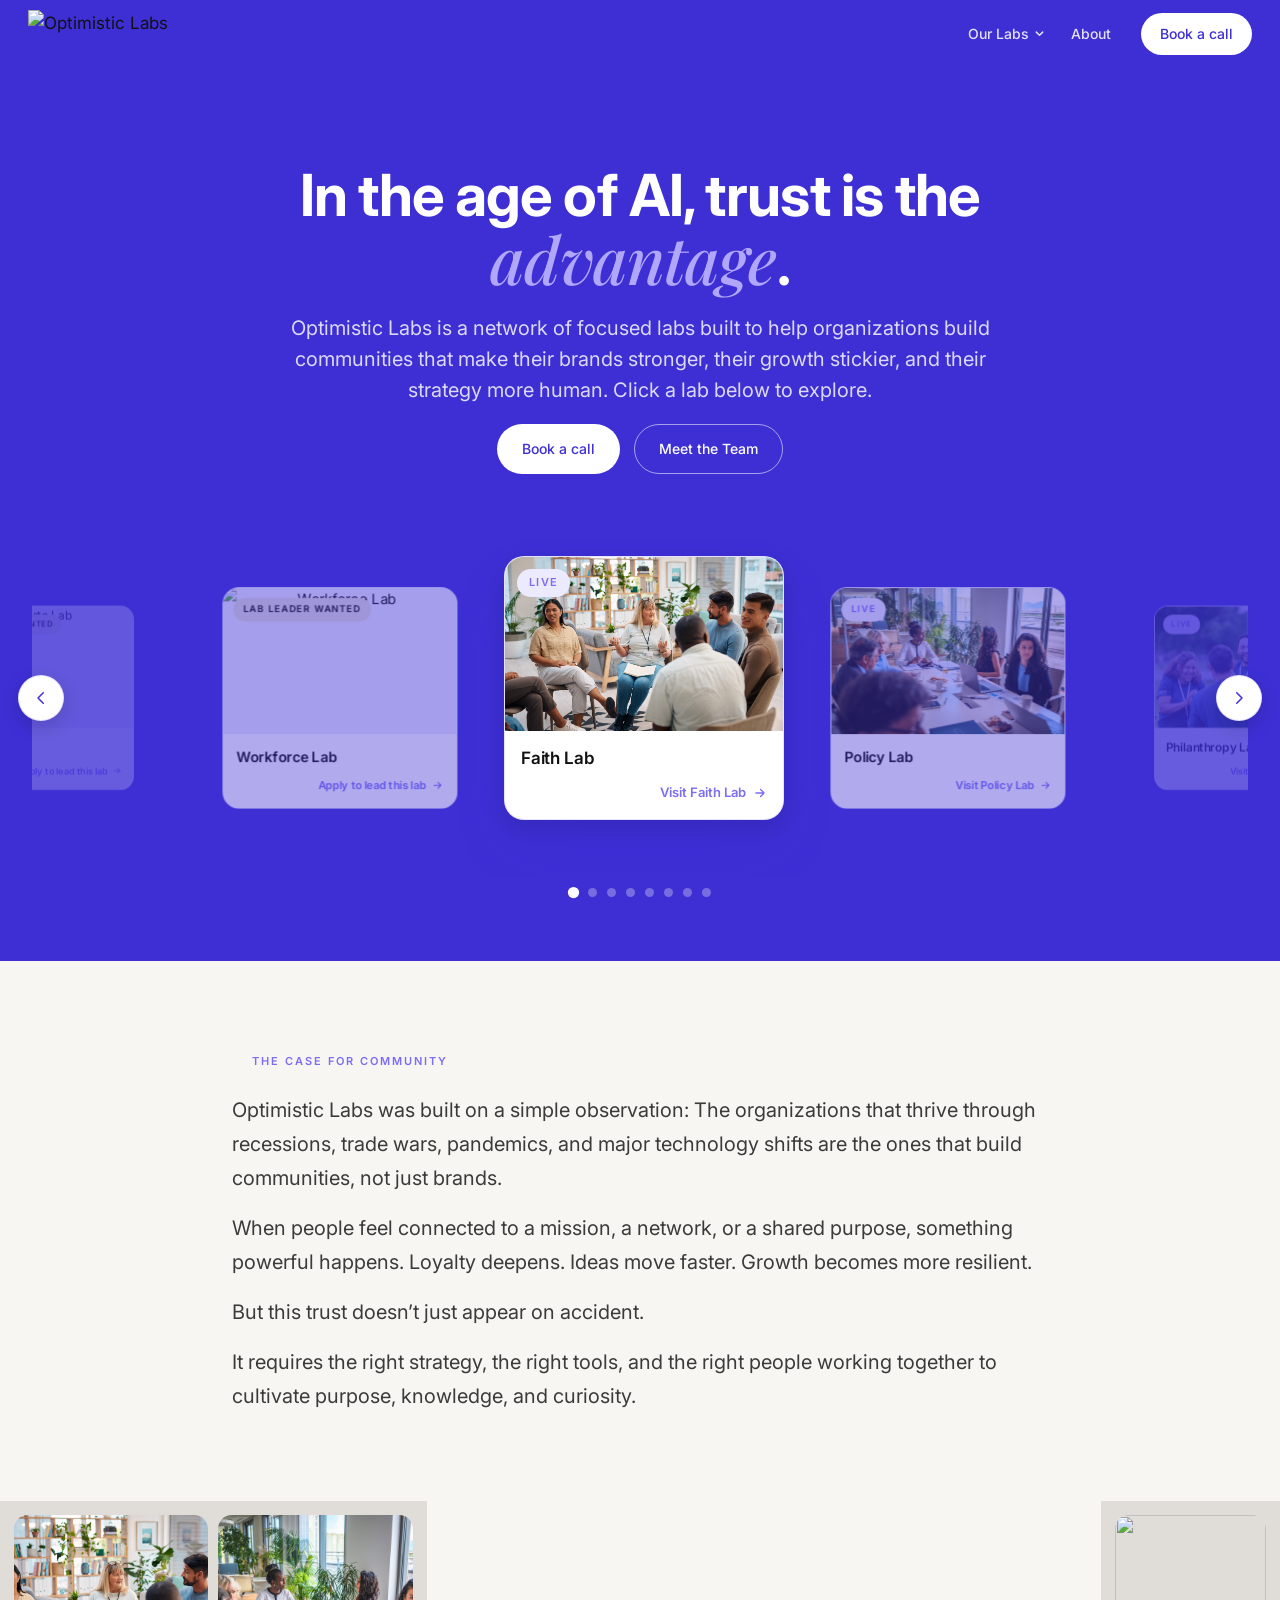
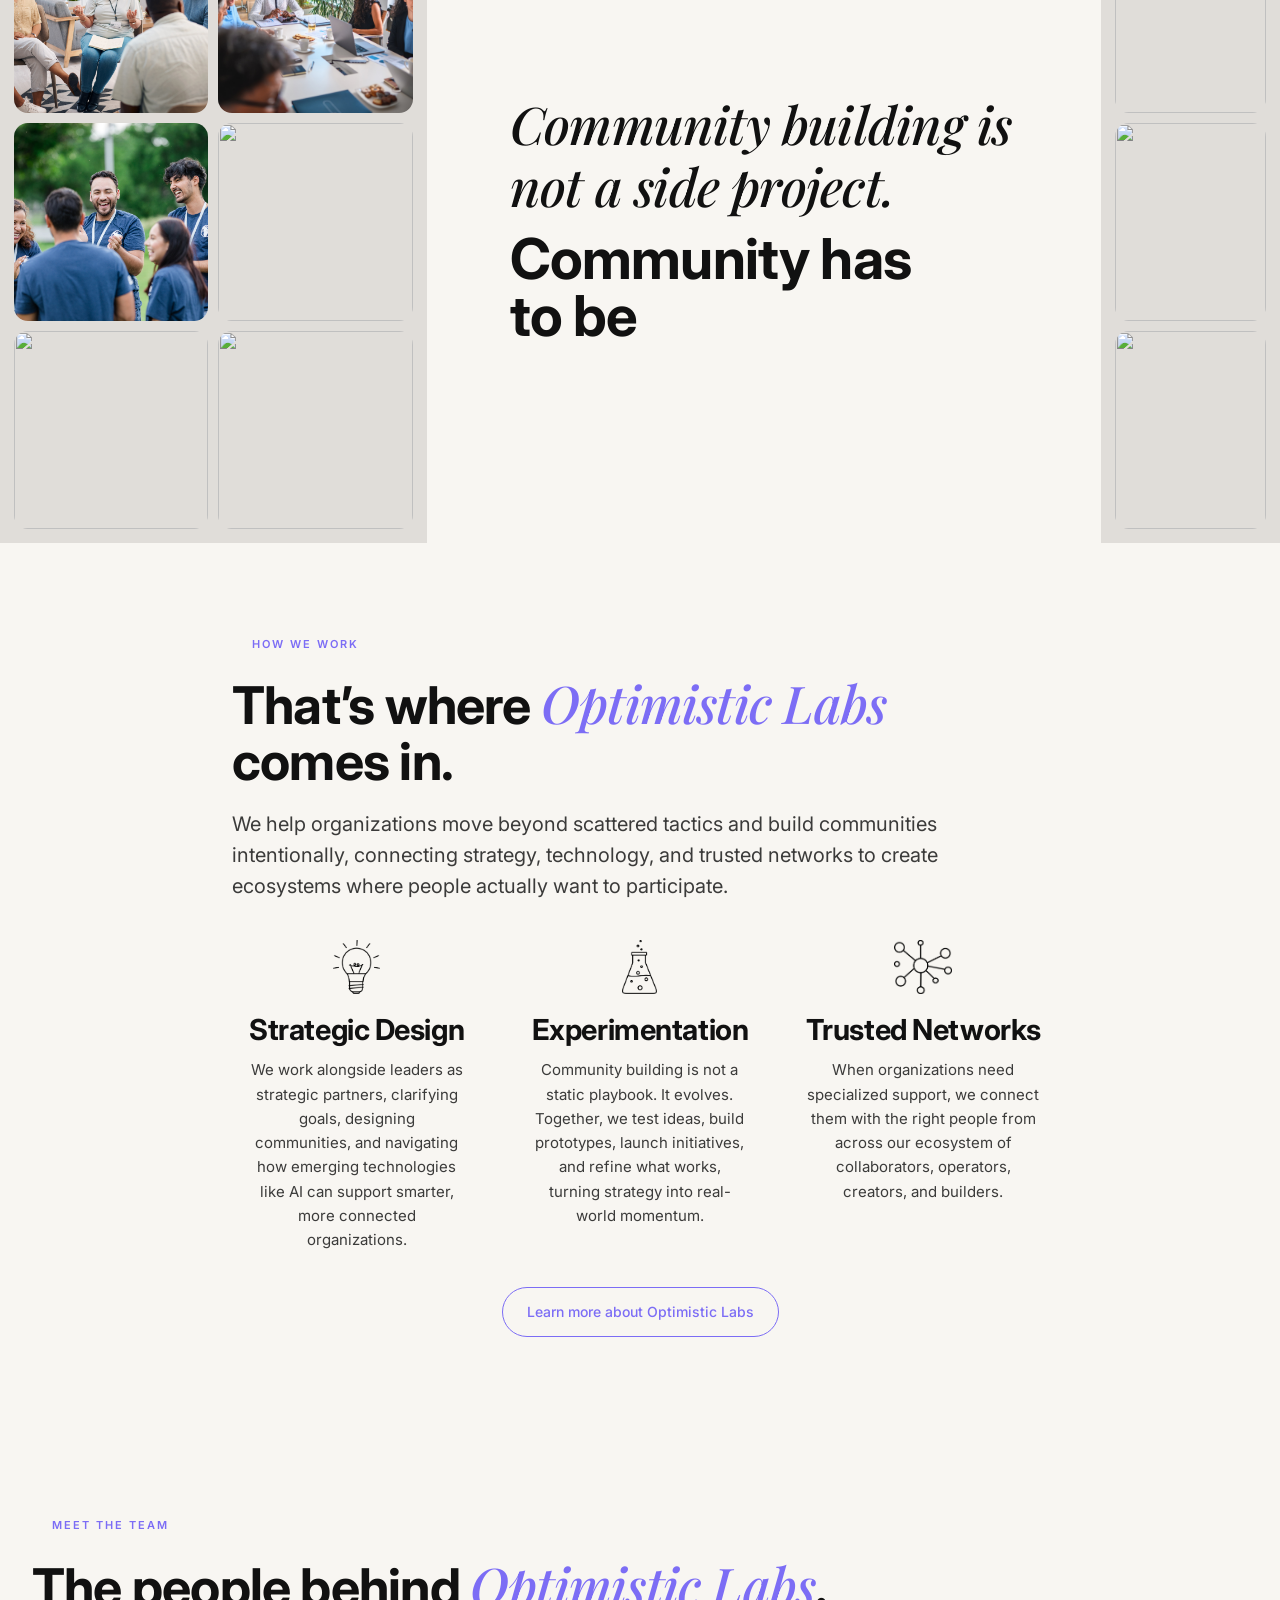
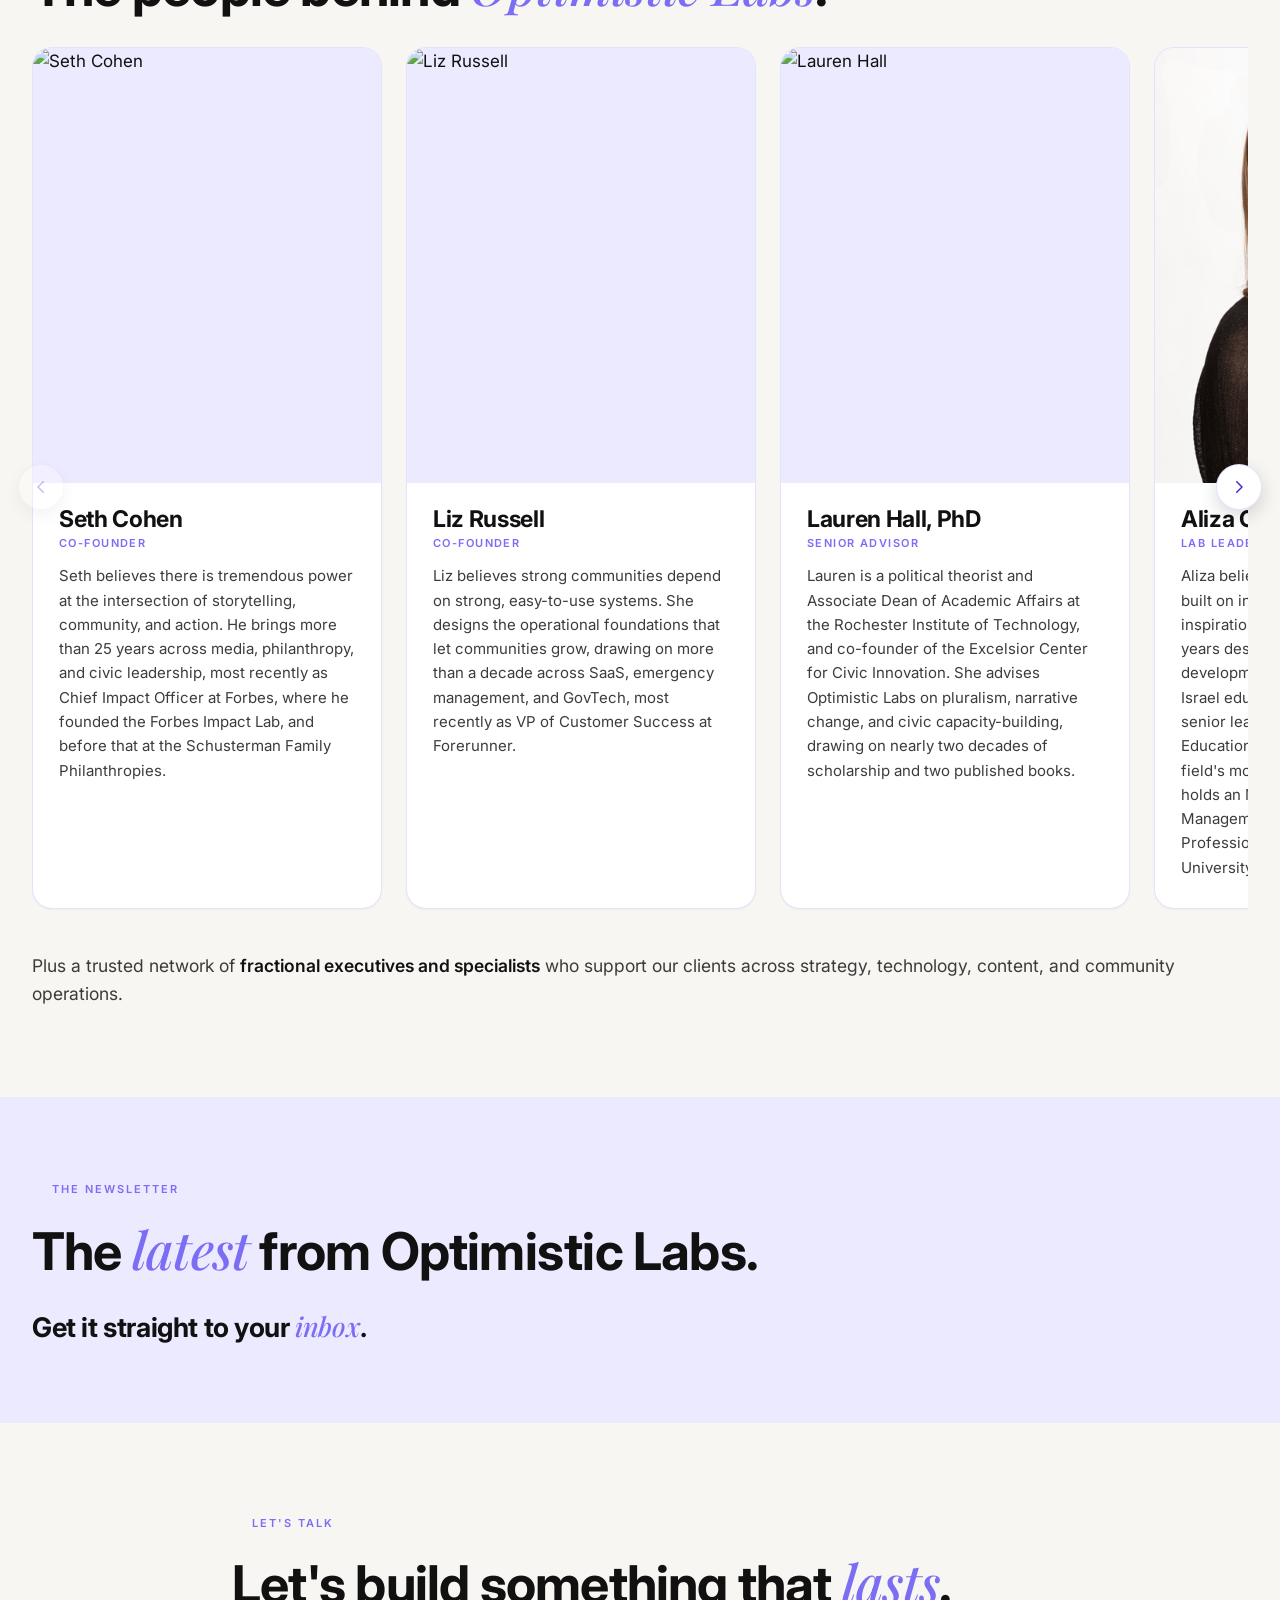
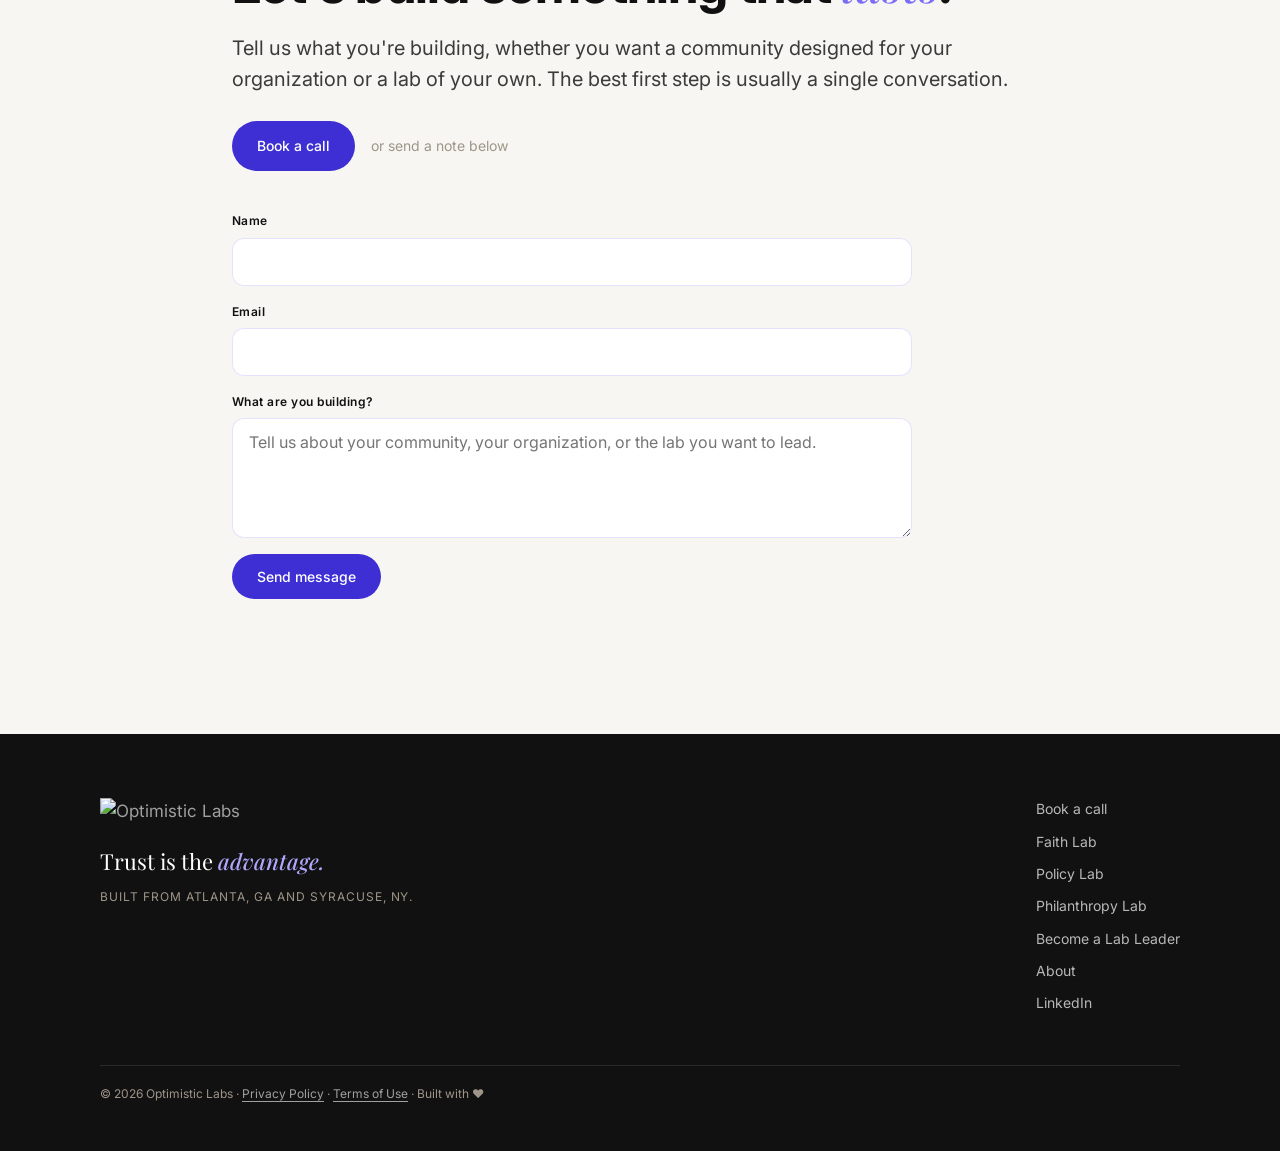
==== commit feeb9f38: "Homepage refinements: hero copy/CTAs, chip legibility, belief-statement photo grid (#62) * Widen her" ====
--- a/index.html
+++ b/index.html
@@ -22,7 +22,7 @@
 .case-p{font-size:20px;line-height:1.7;color:var(--ink-soft);max-width:64ch;margin-top:16px}
 .case-p:first-of-type{margin-top:0}
 .belief-statement{max-width:none;background:var(--paper);display:flex;align-items:stretch;padding:0}
-.belief-photo{flex:0 0 33.3333%;align-self:stretch;position:relative;overflow:hidden;background:var(--violet-pale);padding:14px}
+.belief-photo{flex:0 0 33.3333%;align-self:stretch;position:relative;overflow:hidden;background:color-mix(in srgb, var(--warm-gray) 32%, #fff);padding:14px}
 .belief-photo-grid{display:grid;gap:10px;width:100%;height:100%}
 .belief-photo-grid--left{grid-template-columns:repeat(2,1fr);grid-template-rows:repeat(3,1fr)}
 .belief-photo-grid--right{grid-template-columns:1fr;grid-template-rows:repeat(3,1fr)}
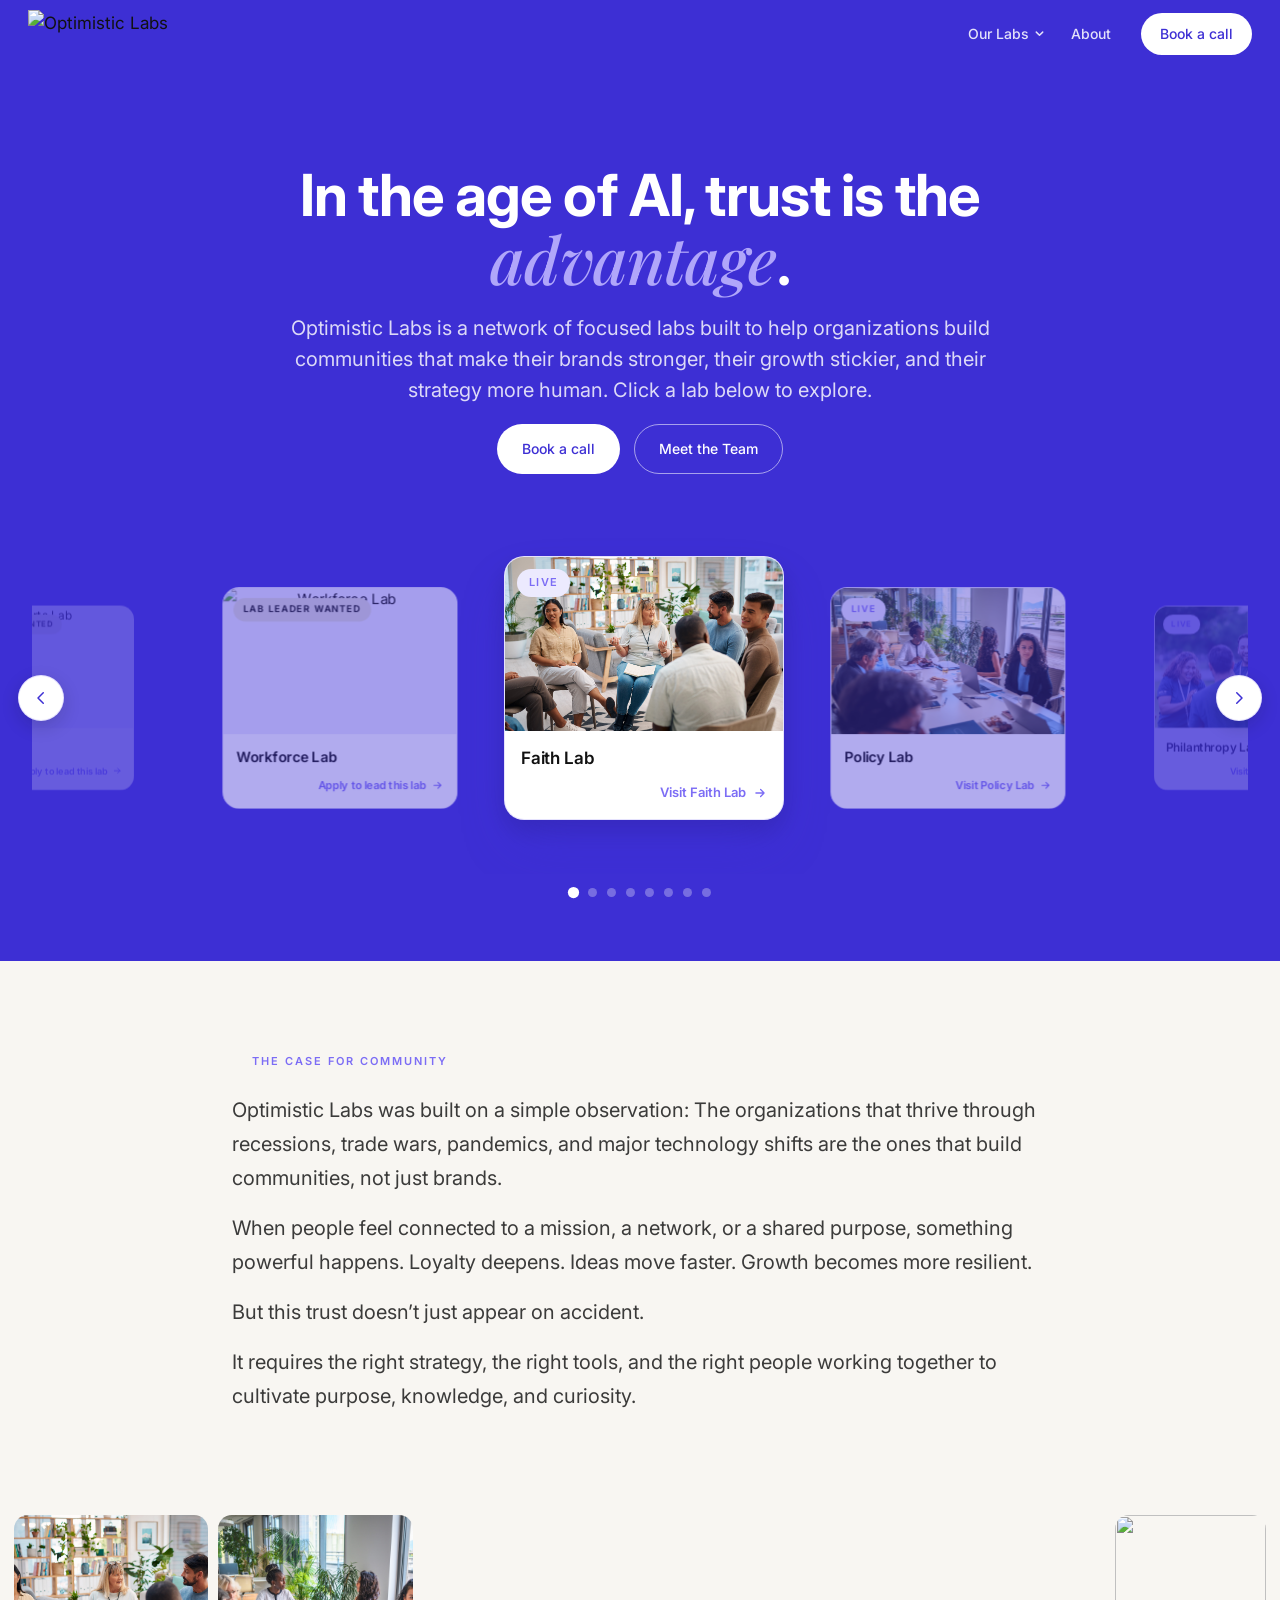
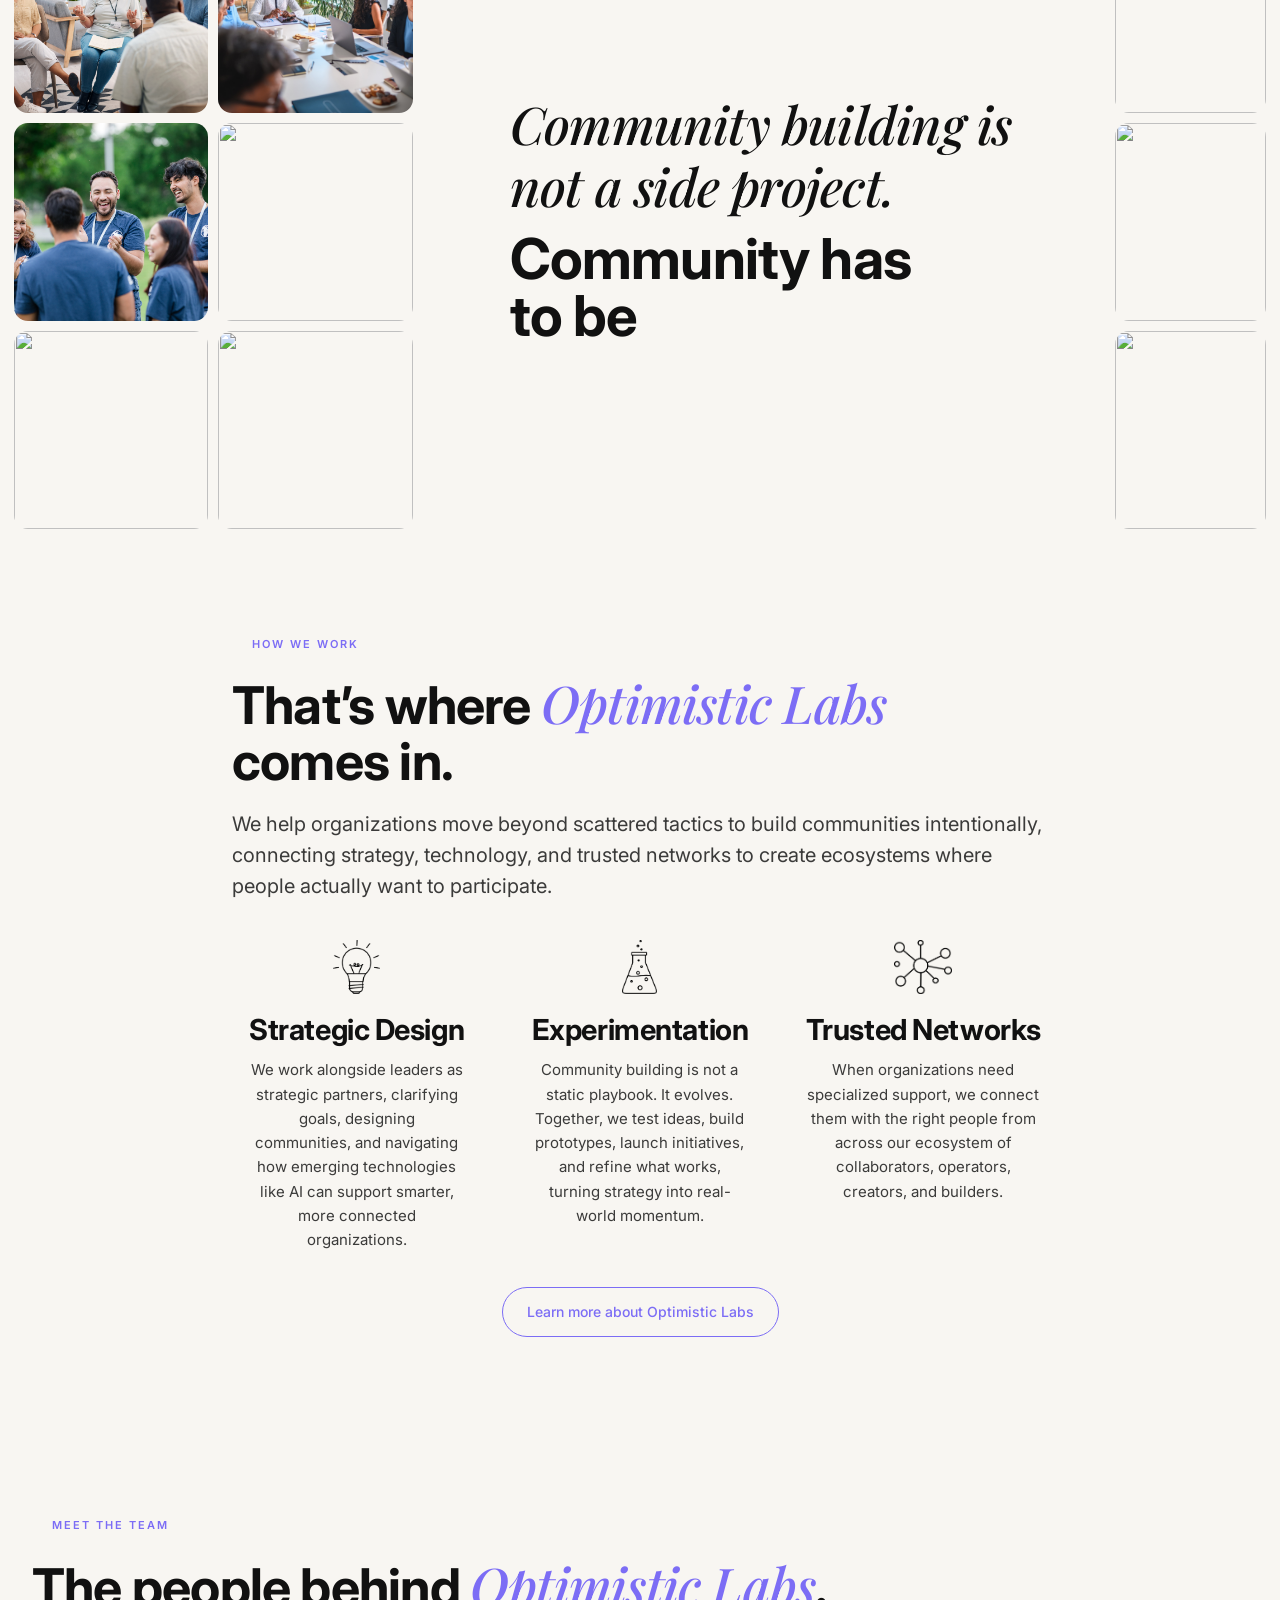
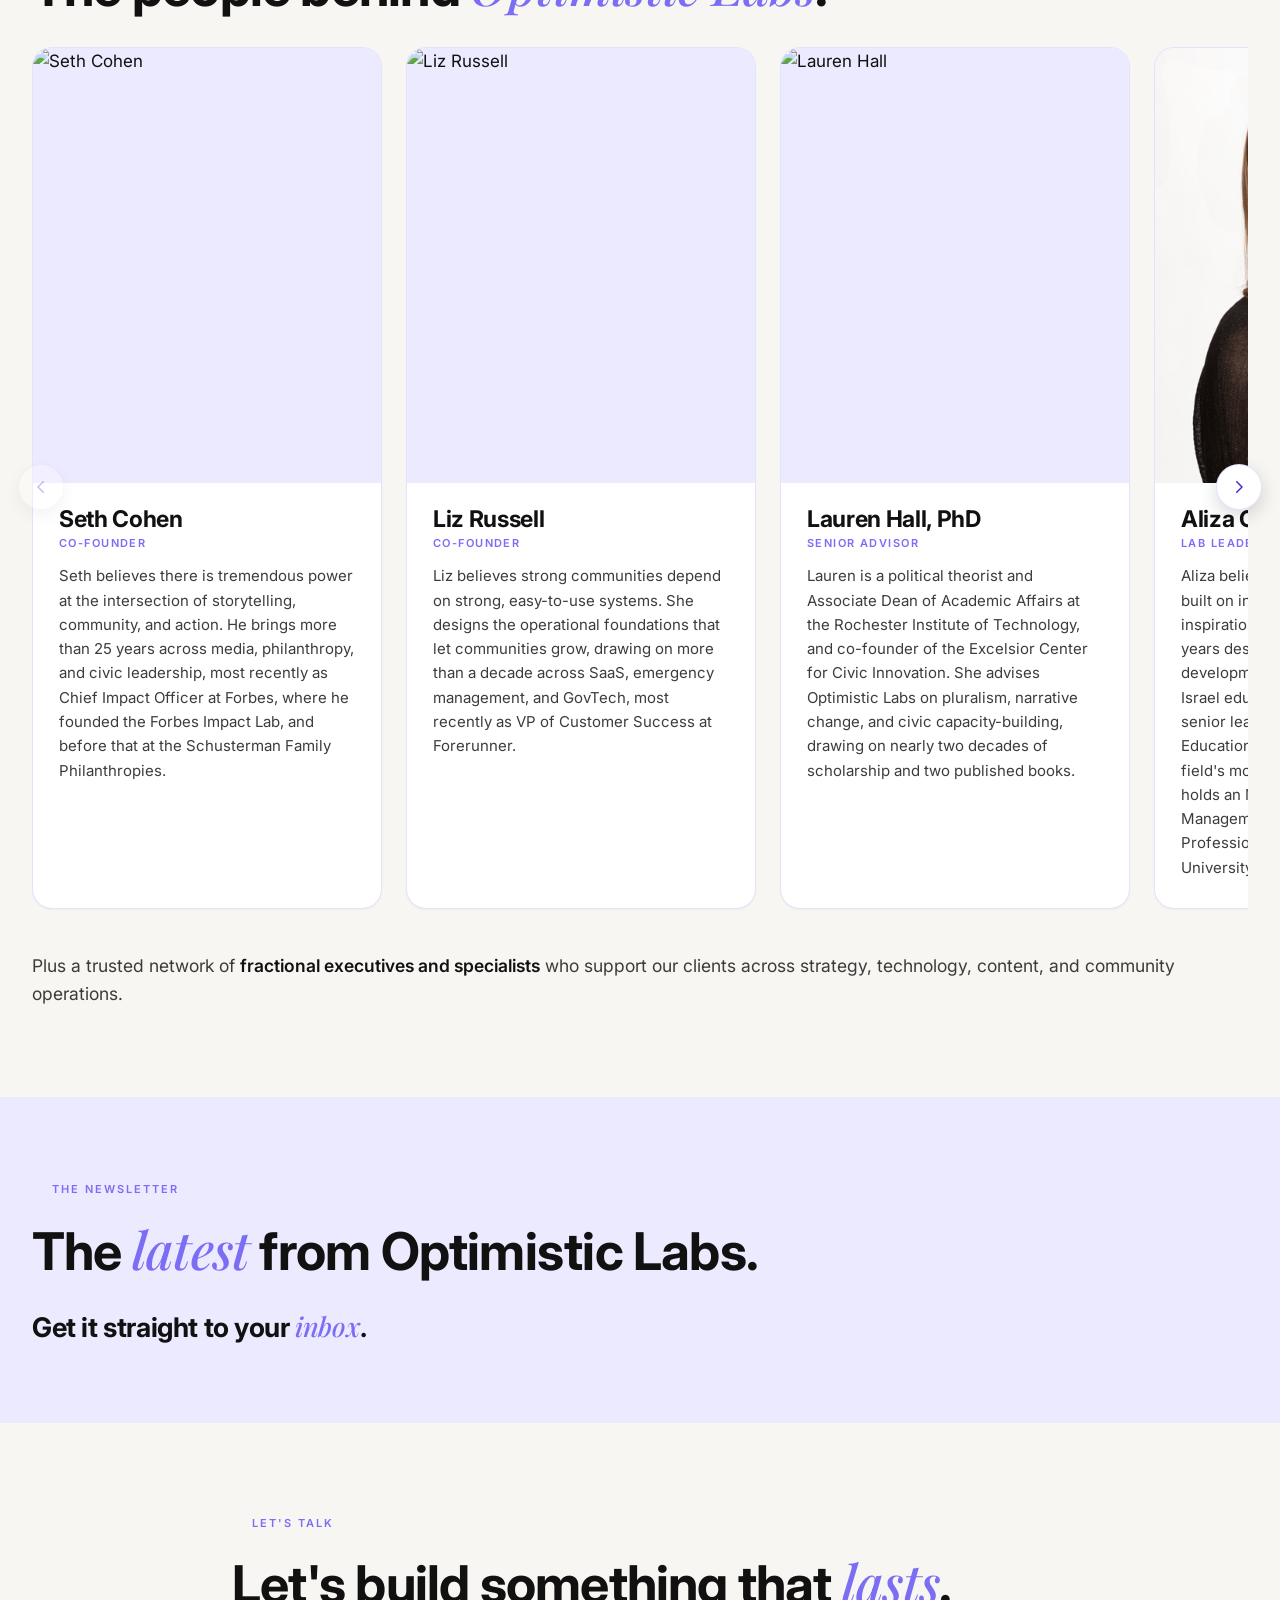
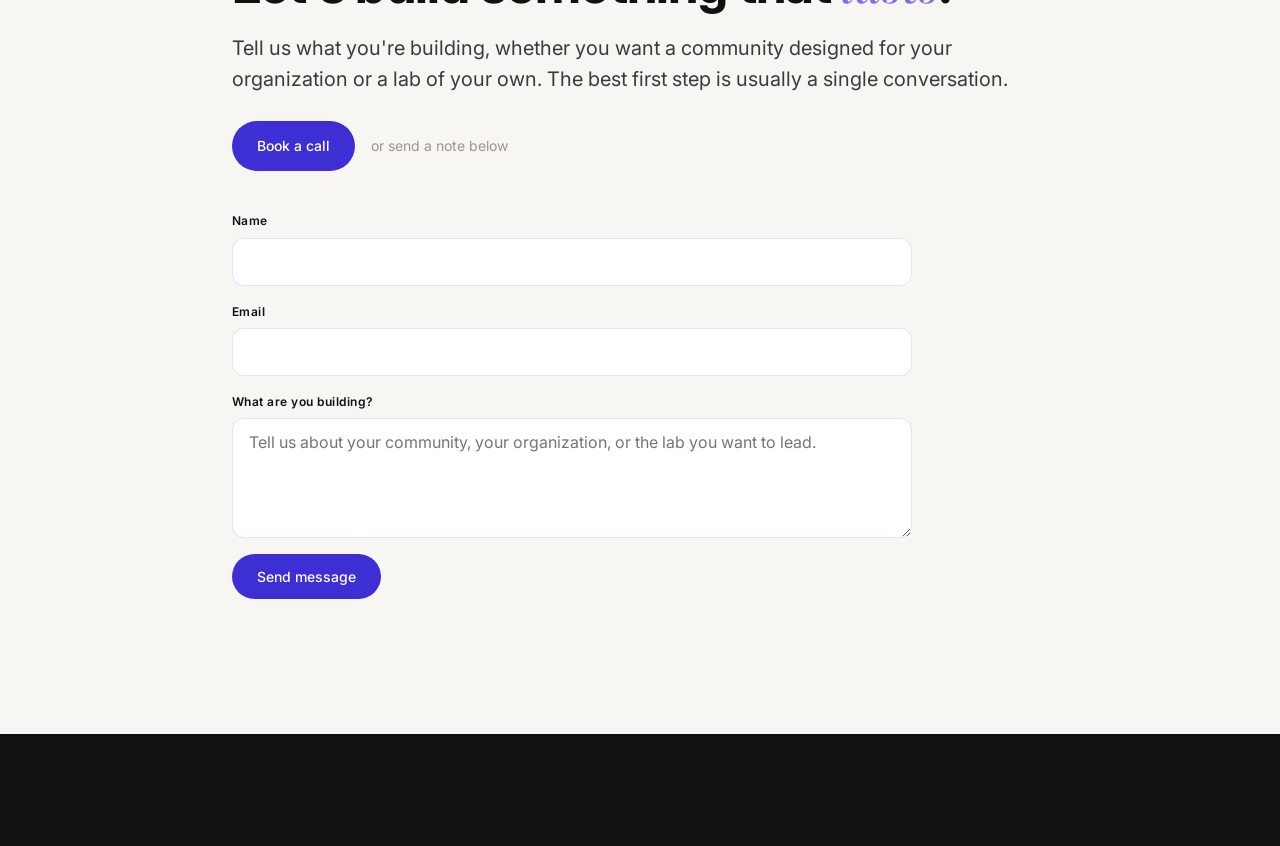
==== commit 8248a9ee: "Tighten "How we work" first paragraph wording on homepage" ====
--- a/index.html
+++ b/index.html
@@ -22,7 +22,7 @@
 .case-p{font-size:20px;line-height:1.7;color:var(--ink-soft);max-width:64ch;margin-top:16px}
 .case-p:first-of-type{margin-top:0}
 .belief-statement{max-width:none;background:var(--paper);display:flex;align-items:stretch;padding:0}
-.belief-photo{flex:0 0 33.3333%;align-self:stretch;position:relative;overflow:hidden;background:color-mix(in srgb, var(--warm-gray) 32%, #fff);padding:14px}
+.belief-photo{flex:0 0 33.3333%;align-self:stretch;position:relative;overflow:hidden;background:var(--paper);padding:14px}
 .belief-photo-grid{display:grid;gap:10px;width:100%;height:100%}
 .belief-photo-grid--left{grid-template-columns:repeat(2,1fr);grid-template-rows:repeat(3,1fr)}
 .belief-photo-grid--right{grid-template-columns:1fr;grid-template-rows:repeat(3,1fr)}
@@ -141,12 +141,18 @@
 </header>
 <nav class="sheet" id="sheet" aria-hidden="true">
   <button class="sheet-x" id="sheetX" aria-label="Close menu">×</button>
-  <a href="#labs">Our Labs</a>
-  <a href="faith-lab.html">Faith Lab</a>
-  <a href="policy-lab.html">Policy Lab</a>
-  <a href="philanthropy-lab.html">Philanthropy Lab</a>
+  <div class="sheet-dd" data-sheet-dd>
+    <button class="sheet-dd-trigger" type="button" aria-expanded="false">Our Labs
+      <svg class="sheet-dd-chev" viewBox="0 0 12 12" fill="none" aria-hidden="true"><path d="M2.5 4.5 6 8l3.5-3.5" stroke="currentColor" stroke-width="1.6" stroke-linecap="round" stroke-linejoin="round"/></svg>
+    </button>
+    <div class="sheet-dd-panel">
+      <a href="become-a-lab-leader.html">Become a Lab Leader</a>
+      <a href="faith-lab.html">Faith Lab</a>
+      <a href="policy-lab.html">Policy Lab</a>
+      <a href="philanthropy-lab.html">Philanthropy Lab</a>
+    </div>
+  </div>
   <a href="about.html">About</a>
-  <a href="become-a-lab-leader.html">Become a Lab Leader</a>
   <a class="pill pill-primary navcta" data-book>Book a call</a>
 </nav>
 
@@ -274,7 +280,7 @@
   <section class="section section--mid reveal" id="approach" aria-label="How we work">
     <span class="eyebrow"><img class="star" src="assets/star.svg" alt="" />How we work</span>
     <h2 class="h-sec">That&rsquo;s where <em class="em-italic">Optimistic Labs</em> comes in.</h2>
-    <p class="lead" style="max-width:100%">We help organizations move beyond scattered tactics and build communities intentionally, connecting strategy, technology, and trusted networks to create ecosystems where people actually want to participate.</p>
+    <p class="lead" style="max-width:100%">We help organizations move beyond scattered tactics to build communities intentionally, connecting strategy, technology, and trusted networks to create ecosystems where people actually want to participate.</p>
     <div class="pillars">
       <div class="pillar">
         <img class="pillar-icon" src="assets/icons/icon-lightbulb.png" alt="" />
@@ -379,25 +385,7 @@
 </main>
 
 <!-- ===== FOOTER ===== -->
-<footer class="footer">
-  <div class="inner">
-    <div>
-      <a class="footer-logo" href="index.html" aria-label="Optimistic Labs home"><img src="assets/ol-logo-white.svg" alt="Optimistic Labs" /></a>
-      <div class="footer-tag">Trust is the <em class="em-italic">advantage.</em></div>
-      <div class="footer-loc">Built from Atlanta, GA and Syracuse, NY.</div>
-    </div>
-    <div class="footer-links">
-      <a data-book>Book a call</a>
-      <a href="faith-lab.html">Faith Lab</a>
-      <a href="policy-lab.html">Policy Lab</a>
-      <a href="philanthropy-lab.html">Philanthropy Lab</a>
-      <a href="become-a-lab-leader.html">Become a Lab Leader</a>
-      <a href="about.html">About</a>
-      <a id="linkedInLink">LinkedIn</a>
-    </div>
-    <div class="footer-sign">© 2026 Optimistic Labs · <a href="privacy.html">Privacy Policy</a> · <a href="terms.html">Terms of Use</a> · Built with ❤️</div>
-  </div>
-</footer>
+<footer class="footer" data-site-footer></footer>
 
 <script src="assets/site.js"></script>
 <!-- Supascribe loader (newsletter feed + subscribe embeds) -->
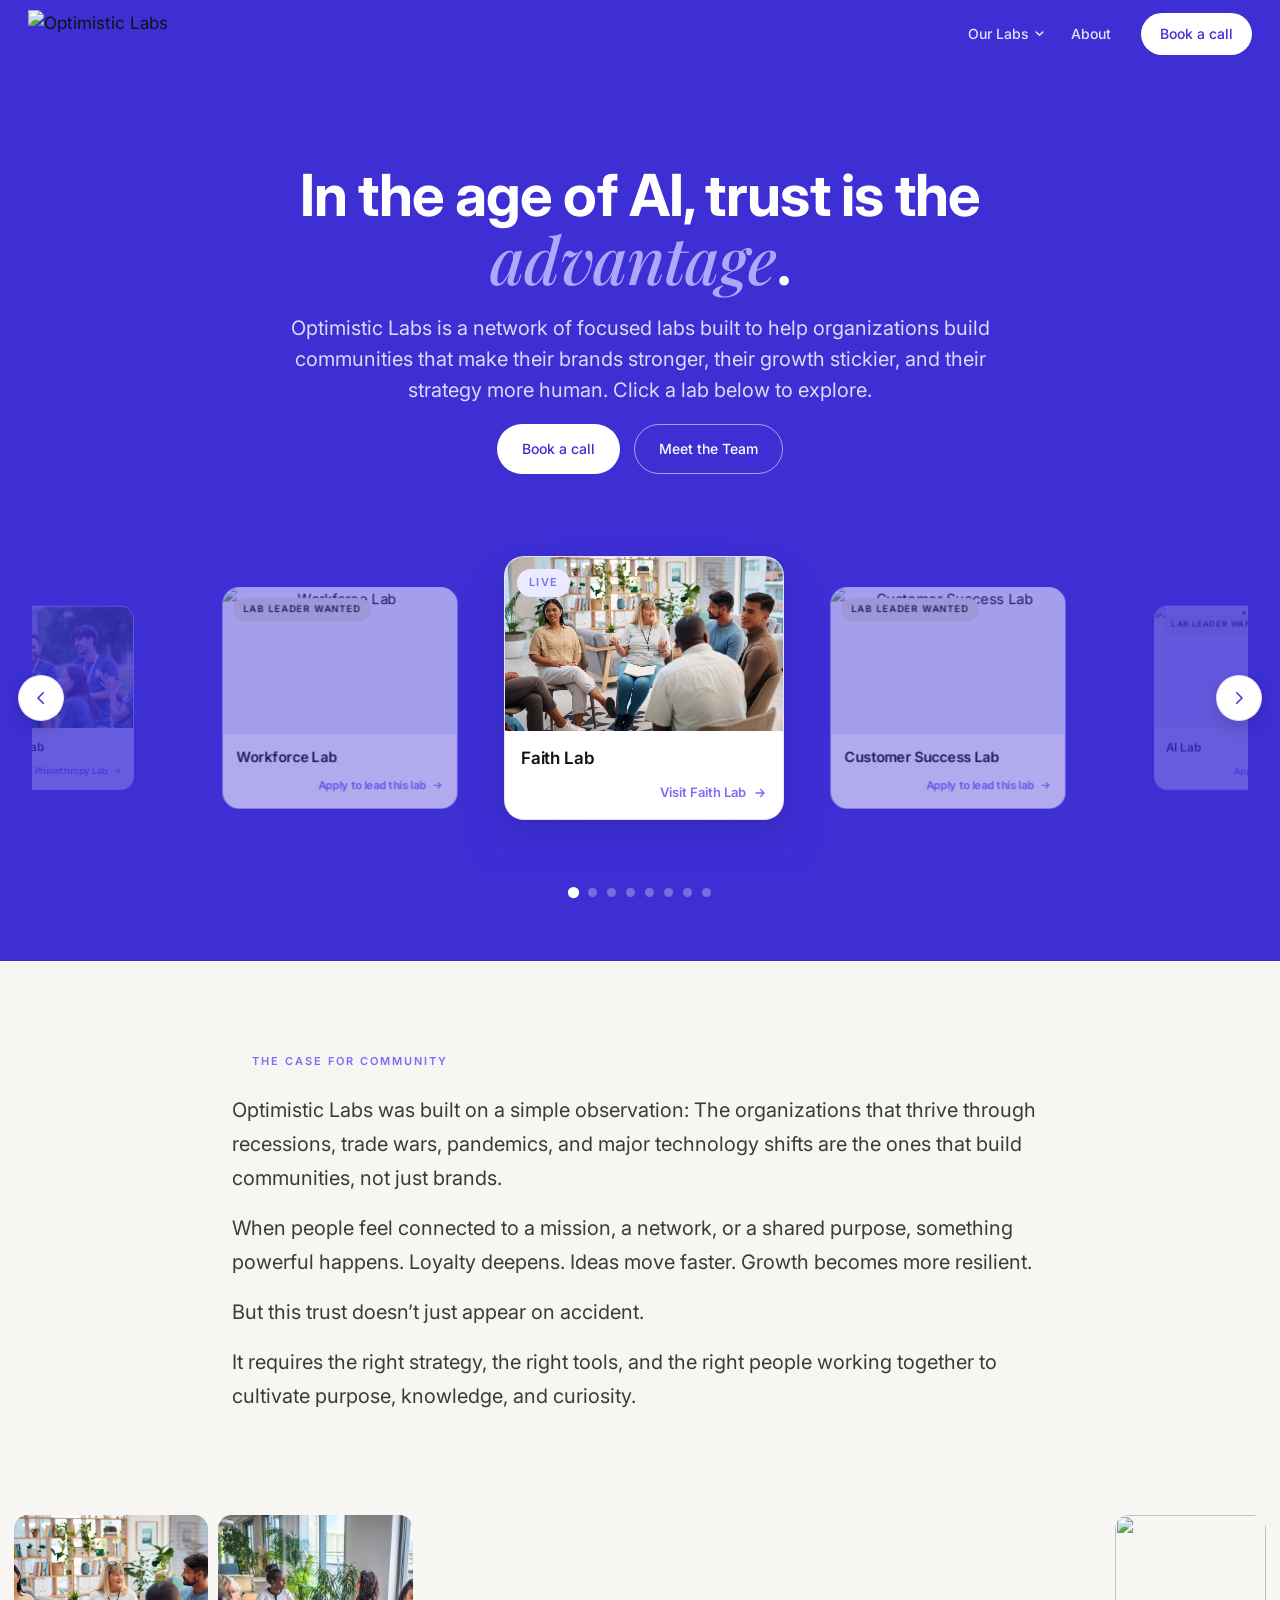
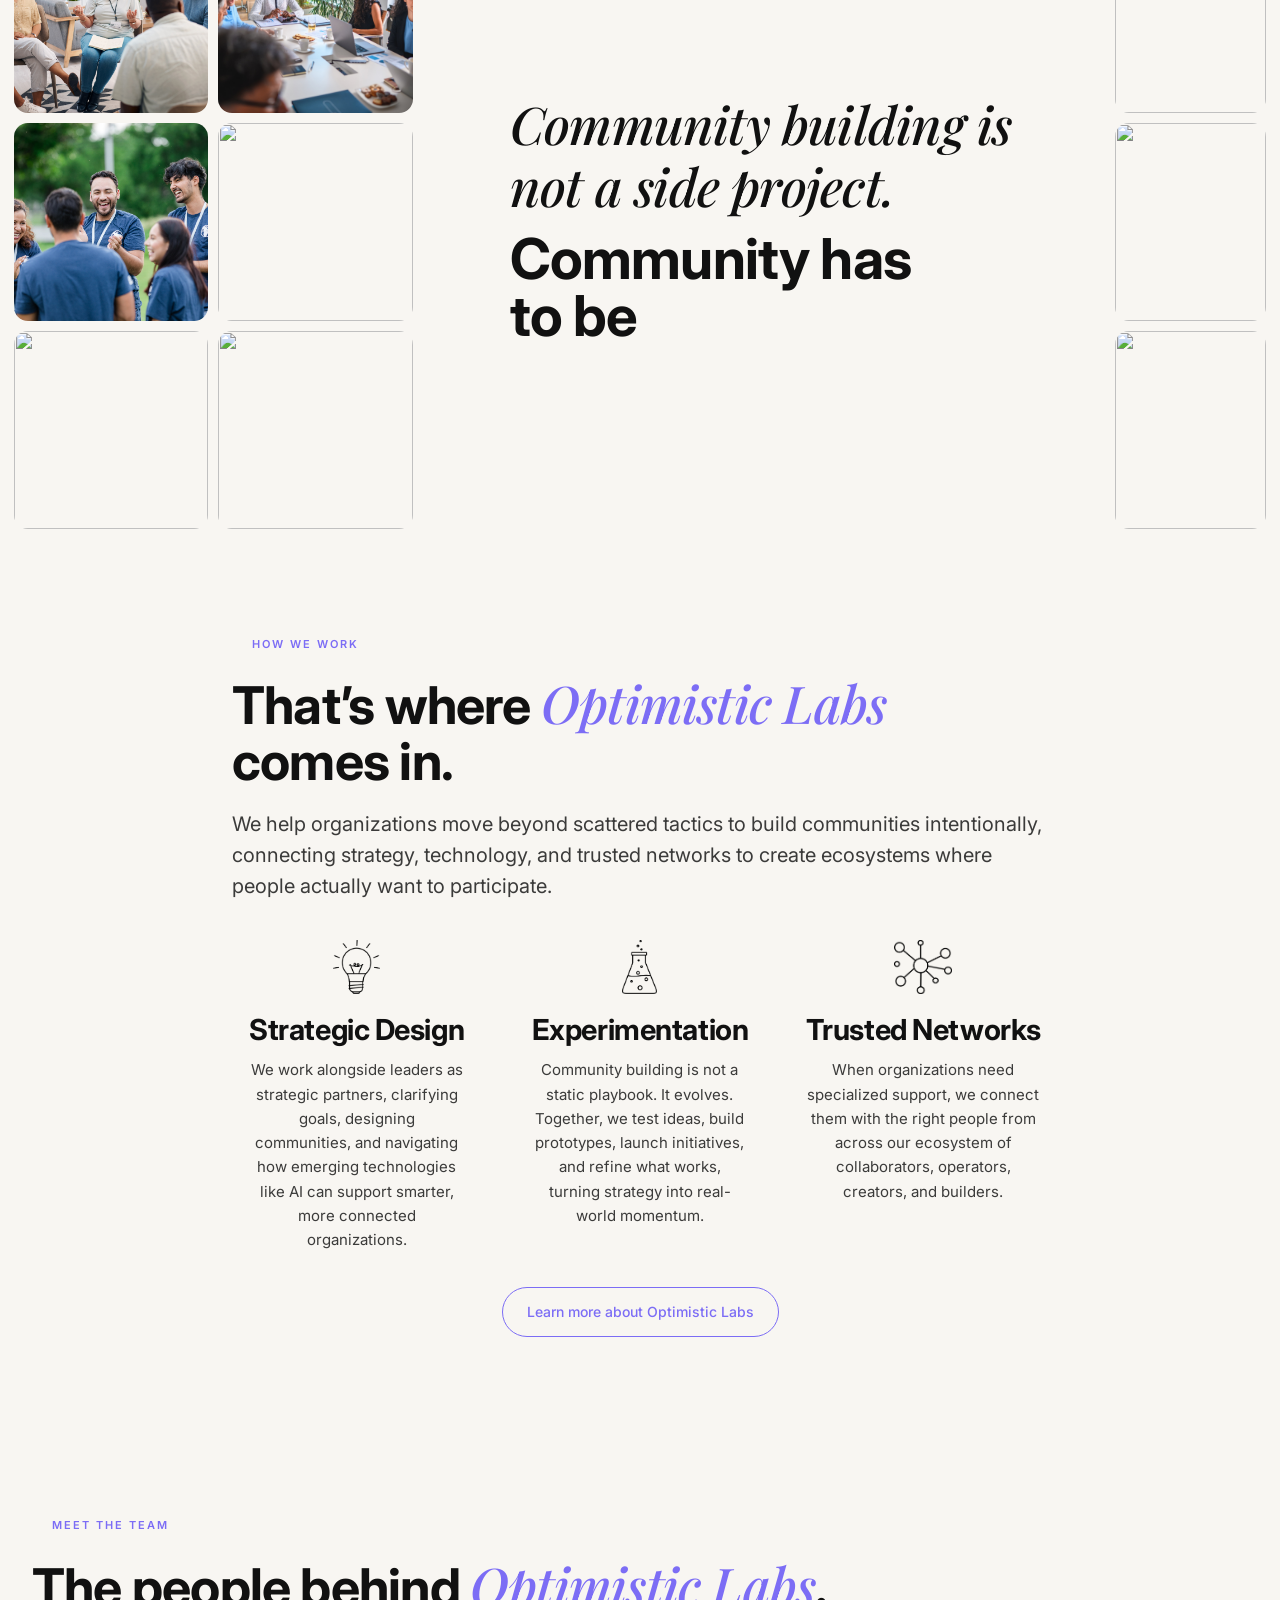
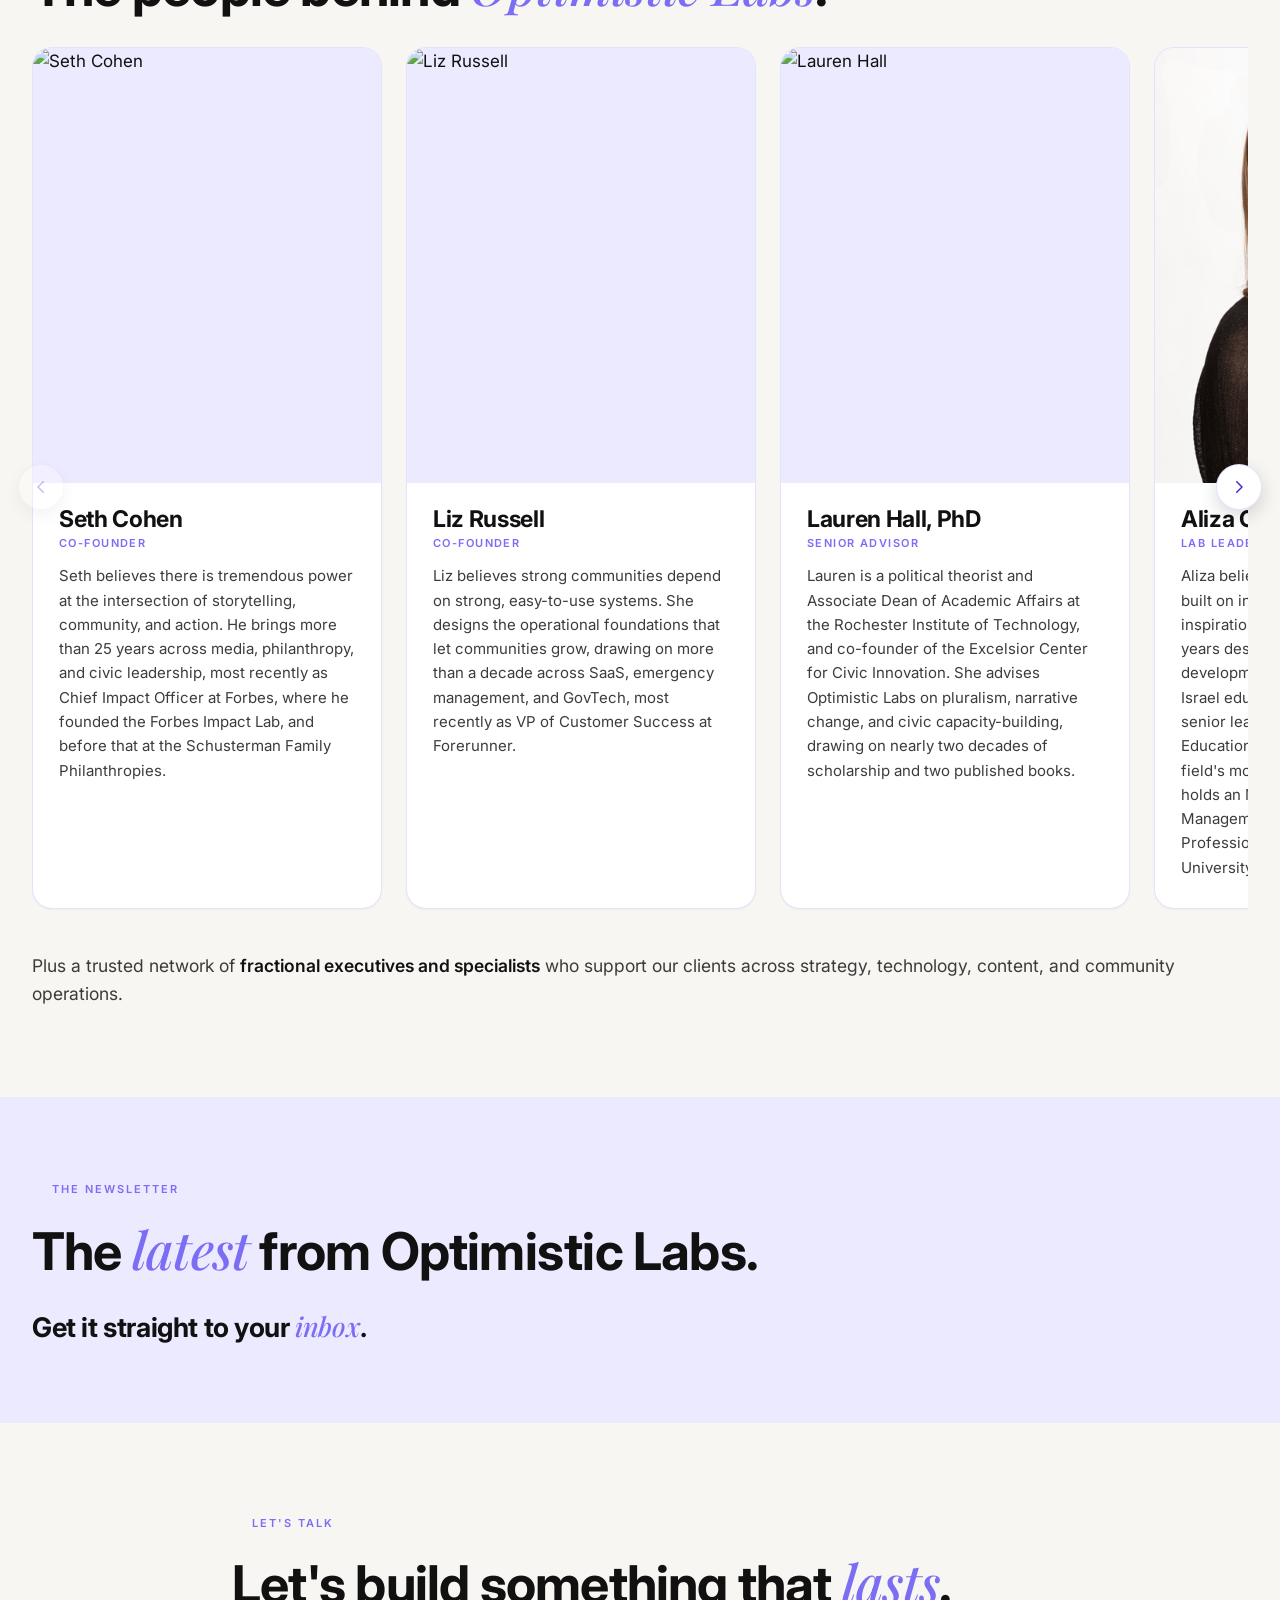
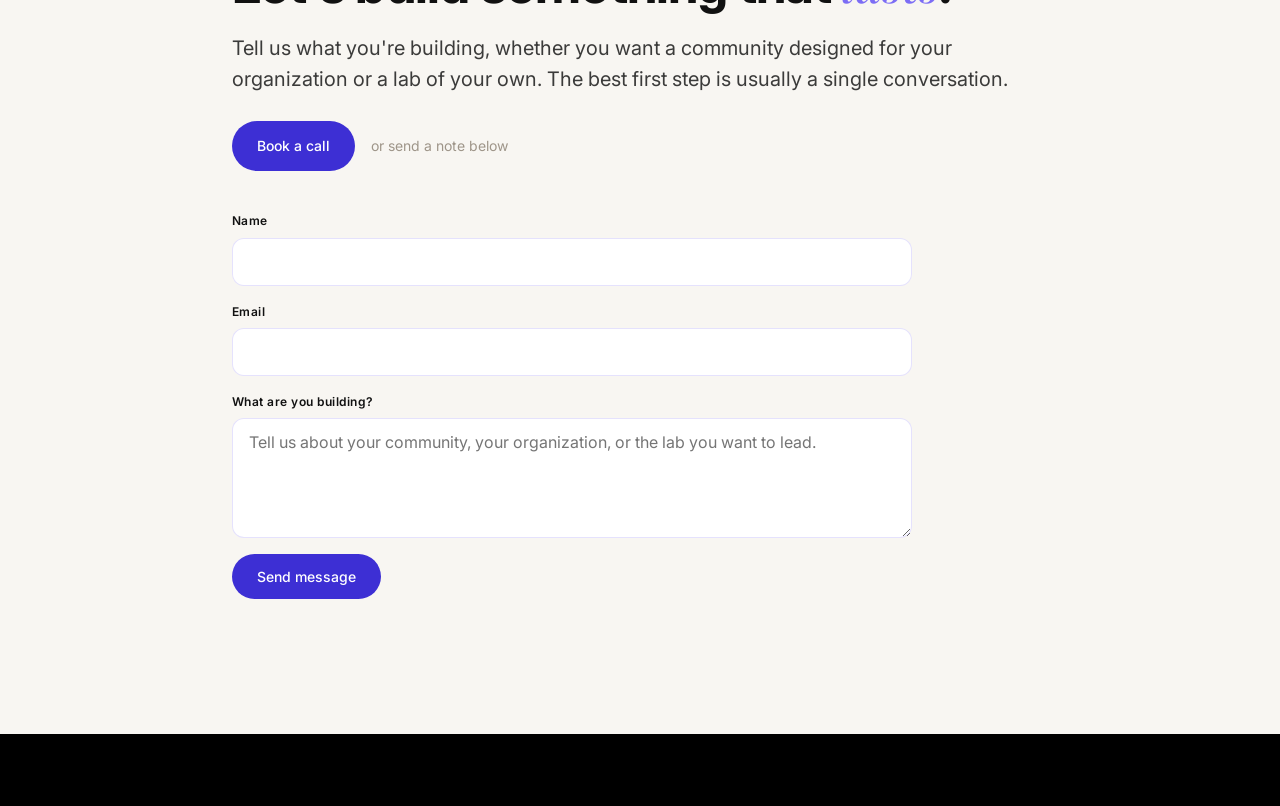
==== commit 9f72536e: "Interleave homepage hero labs carousel so front 3 cards always mix Live and Lab Leader Wanted" ====
--- a/index.html
+++ b/index.html
@@ -34,7 +34,7 @@
 .belief-tagline{text-align:left;max-width:none;margin:0 0 12px}
 @media (max-width:760px){
   .belief-statement{flex-direction:column}
-  .belief-photo{flex:0 0 260px}
+  .belief-photo{flex:0 0 384px}
   .belief-photo-right{flex:0 0 140px}
   .belief-photo-grid--right{grid-template-columns:repeat(3,1fr);grid-template-rows:1fr}
   .belief-copy{padding:72px 24px}
@@ -179,6 +179,20 @@
               <span class="ll-card-link">Visit Faith Lab <svg width="14" height="14" viewBox="0 0 24 24" fill="none" stroke="currentColor" stroke-width="2.2" stroke-linecap="round" stroke-linejoin="round" aria-hidden="true"><path d="M5 12h14M13 6l6 6-6 6"/></svg></span>
             </div>
           </a>
+          <a class="ll-card" href="become-a-lab-leader.html" data-href="application">
+            <div class="ll-card-img"><span class="chip chip--soft ll-card-chip">Lab Leader Wanted</span><img src="assets/lab-leaders/customer-success-lab.jpg" alt="Customer Success Lab" /></div>
+            <div class="ll-card-body">
+              <div class="ll-card-title">Customer Success Lab</div>
+              <span class="ll-card-link">Apply to lead this lab <svg width="14" height="14" viewBox="0 0 24 24" fill="none" stroke="currentColor" stroke-width="2.2" stroke-linecap="round" stroke-linejoin="round" aria-hidden="true"><path d="M5 12h14M13 6l6 6-6 6"/></svg></span>
+            </div>
+          </a>
+          <a class="ll-card" href="become-a-lab-leader.html" data-href="application">
+            <div class="ll-card-img"><span class="chip chip--soft ll-card-chip">Lab Leader Wanted</span><img src="assets/lab-leaders/ai-lab.jpg" alt="AI Lab" /></div>
+            <div class="ll-card-body">
+              <div class="ll-card-title">AI Lab</div>
+              <span class="ll-card-link">Apply to lead this lab <svg width="14" height="14" viewBox="0 0 24 24" fill="none" stroke="currentColor" stroke-width="2.2" stroke-linecap="round" stroke-linejoin="round" aria-hidden="true"><path d="M5 12h14M13 6l6 6-6 6"/></svg></span>
+            </div>
+          </a>
           <a class="ll-card" href="policy-lab.html">
             <div class="ll-card-img"><span class="chip ll-card-chip">Live</span><img src="assets/policy-hero.jpg" alt="Policy Lab" /></div>
             <div class="ll-card-body">
@@ -186,39 +200,25 @@
               <span class="ll-card-link">Visit Policy Lab <svg width="14" height="14" viewBox="0 0 24 24" fill="none" stroke="currentColor" stroke-width="2.2" stroke-linecap="round" stroke-linejoin="round" aria-hidden="true"><path d="M5 12h14M13 6l6 6-6 6"/></svg></span>
             </div>
           </a>
+          <a class="ll-card" href="become-a-lab-leader.html" data-href="application">
+            <div class="ll-card-img"><span class="chip chip--soft ll-card-chip">Lab Leader Wanted</span><img src="assets/lab-leaders/food-lab.jpg" alt="Food Lab" /></div>
+            <div class="ll-card-body">
+              <div class="ll-card-title">Food Lab</div>
+              <span class="ll-card-link">Apply to lead this lab <svg width="14" height="14" viewBox="0 0 24 24" fill="none" stroke="currentColor" stroke-width="2.2" stroke-linecap="round" stroke-linejoin="round" aria-hidden="true"><path d="M5 12h14M13 6l6 6-6 6"/></svg></span>
+            </div>
+          </a>
+          <a class="ll-card" href="become-a-lab-leader.html" data-href="application">
+            <div class="ll-card-img"><span class="chip chip--soft ll-card-chip">Lab Leader Wanted</span><img src="assets/lab-leaders/sports-lab.jpg" alt="Sports Lab" /></div>
+            <div class="ll-card-body">
+              <div class="ll-card-title">Sports Lab</div>
+              <span class="ll-card-link">Apply to lead this lab <svg width="14" height="14" viewBox="0 0 24 24" fill="none" stroke="currentColor" stroke-width="2.2" stroke-linecap="round" stroke-linejoin="round" aria-hidden="true"><path d="M5 12h14M13 6l6 6-6 6"/></svg></span>
+            </div>
+          </a>
           <a class="ll-card" href="philanthropy-lab.html">
             <div class="ll-card-img"><span class="chip ll-card-chip">Live</span><img src="assets/philanthropy-hero.jpg" alt="Philanthropy Lab" /></div>
             <div class="ll-card-body">
               <div class="ll-card-title">Philanthropy Lab</div>
               <span class="ll-card-link">Visit Philanthropy Lab <svg width="14" height="14" viewBox="0 0 24 24" fill="none" stroke="currentColor" stroke-width="2.2" stroke-linecap="round" stroke-linejoin="round" aria-hidden="true"><path d="M5 12h14M13 6l6 6-6 6"/></svg></span>
-            </div>
-          </a>
-          <a class="ll-card" href="become-a-lab-leader.html" data-href="application">
-            <div class="ll-card-img"><span class="chip chip--soft ll-card-chip">Lab Leader Wanted</span><img src="assets/lab-leaders/customer-success-lab.jpg" alt="Customer Success Lab" /></div>
-            <div class="ll-card-body">
-              <div class="ll-card-title">Customer Success Lab</div>
-              <span class="ll-card-link">Apply to lead this lab <svg width="14" height="14" viewBox="0 0 24 24" fill="none" stroke="currentColor" stroke-width="2.2" stroke-linecap="round" stroke-linejoin="round" aria-hidden="true"><path d="M5 12h14M13 6l6 6-6 6"/></svg></span>
-            </div>
-          </a>
-          <a class="ll-card" href="become-a-lab-leader.html" data-href="application">
-            <div class="ll-card-img"><span class="chip chip--soft ll-card-chip">Lab Leader Wanted</span><img src="assets/lab-leaders/ai-lab.jpg" alt="AI Lab" /></div>
-            <div class="ll-card-body">
-              <div class="ll-card-title">AI Lab</div>
-              <span class="ll-card-link">Apply to lead this lab <svg width="14" height="14" viewBox="0 0 24 24" fill="none" stroke="currentColor" stroke-width="2.2" stroke-linecap="round" stroke-linejoin="round" aria-hidden="true"><path d="M5 12h14M13 6l6 6-6 6"/></svg></span>
-            </div>
-          </a>
-          <a class="ll-card" href="become-a-lab-leader.html" data-href="application">
-            <div class="ll-card-img"><span class="chip chip--soft ll-card-chip">Lab Leader Wanted</span><img src="assets/lab-leaders/food-lab.jpg" alt="Food Lab" /></div>
-            <div class="ll-card-body">
-              <div class="ll-card-title">Food Lab</div>
-              <span class="ll-card-link">Apply to lead this lab <svg width="14" height="14" viewBox="0 0 24 24" fill="none" stroke="currentColor" stroke-width="2.2" stroke-linecap="round" stroke-linejoin="round" aria-hidden="true"><path d="M5 12h14M13 6l6 6-6 6"/></svg></span>
-            </div>
-          </a>
-          <a class="ll-card" href="become-a-lab-leader.html" data-href="application">
-            <div class="ll-card-img"><span class="chip chip--soft ll-card-chip">Lab Leader Wanted</span><img src="assets/lab-leaders/sports-lab.jpg" alt="Sports Lab" /></div>
-            <div class="ll-card-body">
-              <div class="ll-card-title">Sports Lab</div>
-              <span class="ll-card-link">Apply to lead this lab <svg width="14" height="14" viewBox="0 0 24 24" fill="none" stroke="currentColor" stroke-width="2.2" stroke-linecap="round" stroke-linejoin="round" aria-hidden="true"><path d="M5 12h14M13 6l6 6-6 6"/></svg></span>
             </div>
           </a>
           <a class="ll-card" href="become-a-lab-leader.html" data-href="application">
--- a/assets/brand.css
+++ b/assets/brand.css
@@ -66,6 +66,16 @@
 .sheet a{font-family:var(--serif);font-size:28px;color:#fff;padding:10px 0;border-bottom:1px solid rgba(255,255,255,.12)}
 .sheet .navcta{margin-top:auto;border-bottom:none;font-family:var(--sans);font-weight:500;font-size:16px;
   background:#fff;color:var(--violet-deep);border-radius:999px;padding:15px 0;text-align:center}
+.sheet-dd{border-bottom:1px solid rgba(255,255,255,.12)}
+.sheet-dd-trigger{display:flex;align-items:center;justify-content:space-between;width:100%;background:none;border:none;cursor:pointer;
+  font-family:var(--serif);font-size:28px;color:#fff;padding:10px 0}
+.sheet-dd-chev{width:16px;height:16px;flex:none;transition:transform .3s var(--ease-signal)}
+.sheet-dd.open .sheet-dd-chev{transform:rotate(180deg)}
+.sheet-dd-panel{max-height:0;overflow:hidden;transition:max-height .35s var(--ease-signal)}
+.sheet-dd.open .sheet-dd-panel{max-height:320px}
+.sheet-dd-panel a{display:block;font-family:var(--sans);font-weight:500;font-size:18px;color:rgba(255,255,255,.78);padding:9px 0 9px 8px;border-bottom:none}
+.sheet-dd-panel a:hover{color:#fff}
+.sheet-dd-panel{padding-bottom:12px}
 .sheet-x{position:absolute;top:22px;right:24px;width:44px;height:44px;display:flex;align-items:center;justify-content:center;
   background:none;border:none;cursor:pointer;color:#fff;font-size:24px}
 
@@ -323,9 +333,6 @@
   display:flex;flex-direction:column;align-items:center;gap:18px}
 .hero h1{color:#fff;font-size:clamp(36px,4.6vw,58px)}
 .hero .lead{color:rgba(255,255,255,.82);max-width:740px;margin:0}
-.hero-ripples{position:absolute;inset:0;z-index:1;pointer-events:none;display:flex;align-items:center;justify-content:center}
-.hero-ripples svg{width:min(1100px,160%);height:auto;opacity:.5}
-.hero .ring,.band .ring{fill:none;stroke:#fff;transform-box:fill-box;transform-origin:center}
 .band{background:var(--violet-deep);color:#fff;text-align:center;padding:80px 32px}
 .band .inner{max-width:720px;margin:0 auto}
 .band h2{color:#fff;margin-bottom:16px}
@@ -440,23 +447,38 @@
 .faq details[open] summary::after{transform:rotate(45deg)}
 .faq .faq-a{padding:0 44px 24px 0;font-size:15.5px;line-height:1.65;color:var(--ink-soft);max-width:70ch}
 
-/* ---------- footer ---------- */
-.footer{background:var(--ink);color:rgba(255,255,255,.6);padding:64px 32px 48px}
-.footer .inner{max-width:1080px;margin:0 auto;display:flex;flex-wrap:wrap;gap:36px;justify-content:space-between;align-items:flex-start}
-.footer-logo img{height:30px}
-.footer-tag{font-family:var(--serif);font-size:22px;color:#fff;margin:16px 0 8px}
-.footer-tag .em-italic{color:var(--violet-light)}
-.footer-loc{font-family:var(--sans);font-size:12px;letter-spacing:.08em;text-transform:uppercase;color:var(--warm-gray)}
-.footer-links{display:flex;flex-direction:column;gap:10px}
-.footer-links a{font-family:var(--sans);font-size:14px;color:rgba(255,255,255,.7);position:relative;width:max-content}
-.footer-links a::after{content:"";position:absolute;left:0;bottom:-3px;height:1.5px;width:100%;background:var(--violet-light);
-  transform:scaleX(0);transform-origin:left;transition:transform .3s var(--ease-signal)}
-.footer-links a:hover::after{transform:scaleX(1)}
-.footer-links a:hover{color:#fff}
-.footer-sign{width:100%;border-top:1px solid rgba(255,255,255,.1);margin-top:14px;padding-top:18px;
-  font-family:var(--sans);font-size:12px;color:var(--warm-gray)}
-.footer-sign a{color:rgba(255,255,255,.6);text-decoration:underline;text-underline-offset:3px;transition:color .2s}
-.footer-sign a:hover{color:#fff}
+/* ---------- footer (flat black, two-column, data-driven from site.js) ---------- */
+.footer{background:#000;padding:72px 32px 0}
+.footer-grid{max-width:1280px;margin:0 auto;display:grid;grid-template-columns:1.15fr 1fr;gap:64px;align-items:start}
+.footer-identity{display:flex;flex-direction:column;gap:26px}
+.footer-headline{margin:0;font-family:var(--serif);font-weight:400;font-size:clamp(32px,3.4vw,52px);line-height:1.05;letter-spacing:-.01em;color:#f3f2f8}
+.footer-headline em{font-style:italic;font-weight:500;color:#9184d9}
+.footer-mark{height:40px;width:auto;opacity:.9;margin-top:4px}
+.footer-groups{display:grid;grid-template-columns:1fr 1fr;gap:40px 32px;padding-top:8px}
+.footer-group{display:flex;flex-direction:column;gap:14px}
+.footer-group-label{font-family:var(--sans);font-size:11px;letter-spacing:.16em;text-transform:uppercase;color:#5c5a78;font-weight:600}
+.footer-group a{font-family:var(--sans);font-size:16px;color:#b8b1e6;transition:color .15s}
+.footer-group a:hover{color:#fff}
+.footer-explore{display:inline-flex;align-items:center;gap:7px}
+.footer-cta{display:inline-flex;align-items:center;gap:8px;margin-top:12px;padding:11px 20px;border:1px solid #9184d9;border-radius:8px;
+  font-family:var(--sans);font-size:14px;font-weight:500;color:#c8c2ee;transition:background .15s,color .15s;width:max-content}
+.footer-cta:hover{background:rgba(145,132,217,.14);color:#fff}
+.footer-bottom{max-width:1280px;margin:72px auto 0;padding:22px 0;border-top:1px solid rgba(255,255,255,.06);
+  display:flex;justify-content:space-between;align-items:center;gap:24px 24px;flex-wrap:wrap}
+.footer-copyright{font-family:var(--sans);font-size:13px;color:#6e6c86}
+.footer-legal{display:flex;gap:22px;align-items:center;font-size:13px;flex-wrap:wrap}
+.footer-legal a{font-family:var(--sans);color:#8b89a4;transition:color .15s}
+.footer-legal a:hover{color:#fff}
+.footer-legal .footer-loc{color:#6e6c86}
+.footer-heart{color:#e0574f}
+@media (max-width:768px){
+  .footer{padding:64px 24px 0}
+  .footer-grid{grid-template-columns:1fr;gap:36px}
+  .footer-groups{grid-template-columns:1fr;gap:28px}
+  .footer-cta{width:100%;justify-content:center}
+  .footer-bottom{flex-direction:column;align-items:flex-start;gap:12px;margin-top:40px}
+  .footer-legal{order:-1}
+}
 
 /* ---------- helpers ---------- */
 .divider-ripple{display:block;margin:0 auto;width:60px;height:18px;opacity:.55}
@@ -476,7 +498,6 @@
   .section{padding:64px 22px}
   .section--principles{padding:64px 22px}
   .hero{padding:72px 22px 64px}
-  .footer .inner{flex-direction:column;gap:24px}
 }
 @media (max-width:560px){
   .display{font-size:40px}
@@ -492,12 +513,7 @@
 /* ============================================================
    MOTION
    ============================================================ */
-@keyframes ripple-out{0%{transform:scale(.82);opacity:.34}80%{opacity:.05}100%{transform:scale(1.32);opacity:0}}
 @keyframes fadeUp{0%{opacity:0;transform:translateY(20px)}100%{opacity:1;transform:none}}
-.hero .ring.r1,.band .ring.r1{animation:ripple-out 6s var(--ease-soft) infinite}
-.hero .ring.r2,.band .ring.r2{animation:ripple-out 6s var(--ease-soft) 1.2s infinite}
-.hero .ring.r3,.band .ring.r3{animation:ripple-out 6s var(--ease-soft) 2.4s infinite}
-.hero .ring.r4,.band .ring.r4{animation:ripple-out 6s var(--ease-soft) 3.6s infinite}
 .hero .hero-copy>*{animation:fadeUp .7s var(--ease-signal) both}
 .hero .hero-copy>*:nth-child(2){animation-delay:.06s}
 .hero .hero-copy>*:nth-child(3){animation-delay:.12s}
@@ -506,5 +522,4 @@
 @media (prefers-reduced-motion:reduce){
   *{animation-duration:.001ms!important;animation-iteration-count:1!important;transition-duration:.001ms!important;scroll-behavior:auto!important}
   .reveal{opacity:1;transform:none}
-  .hero .ring{opacity:.12!important}
-}
+}
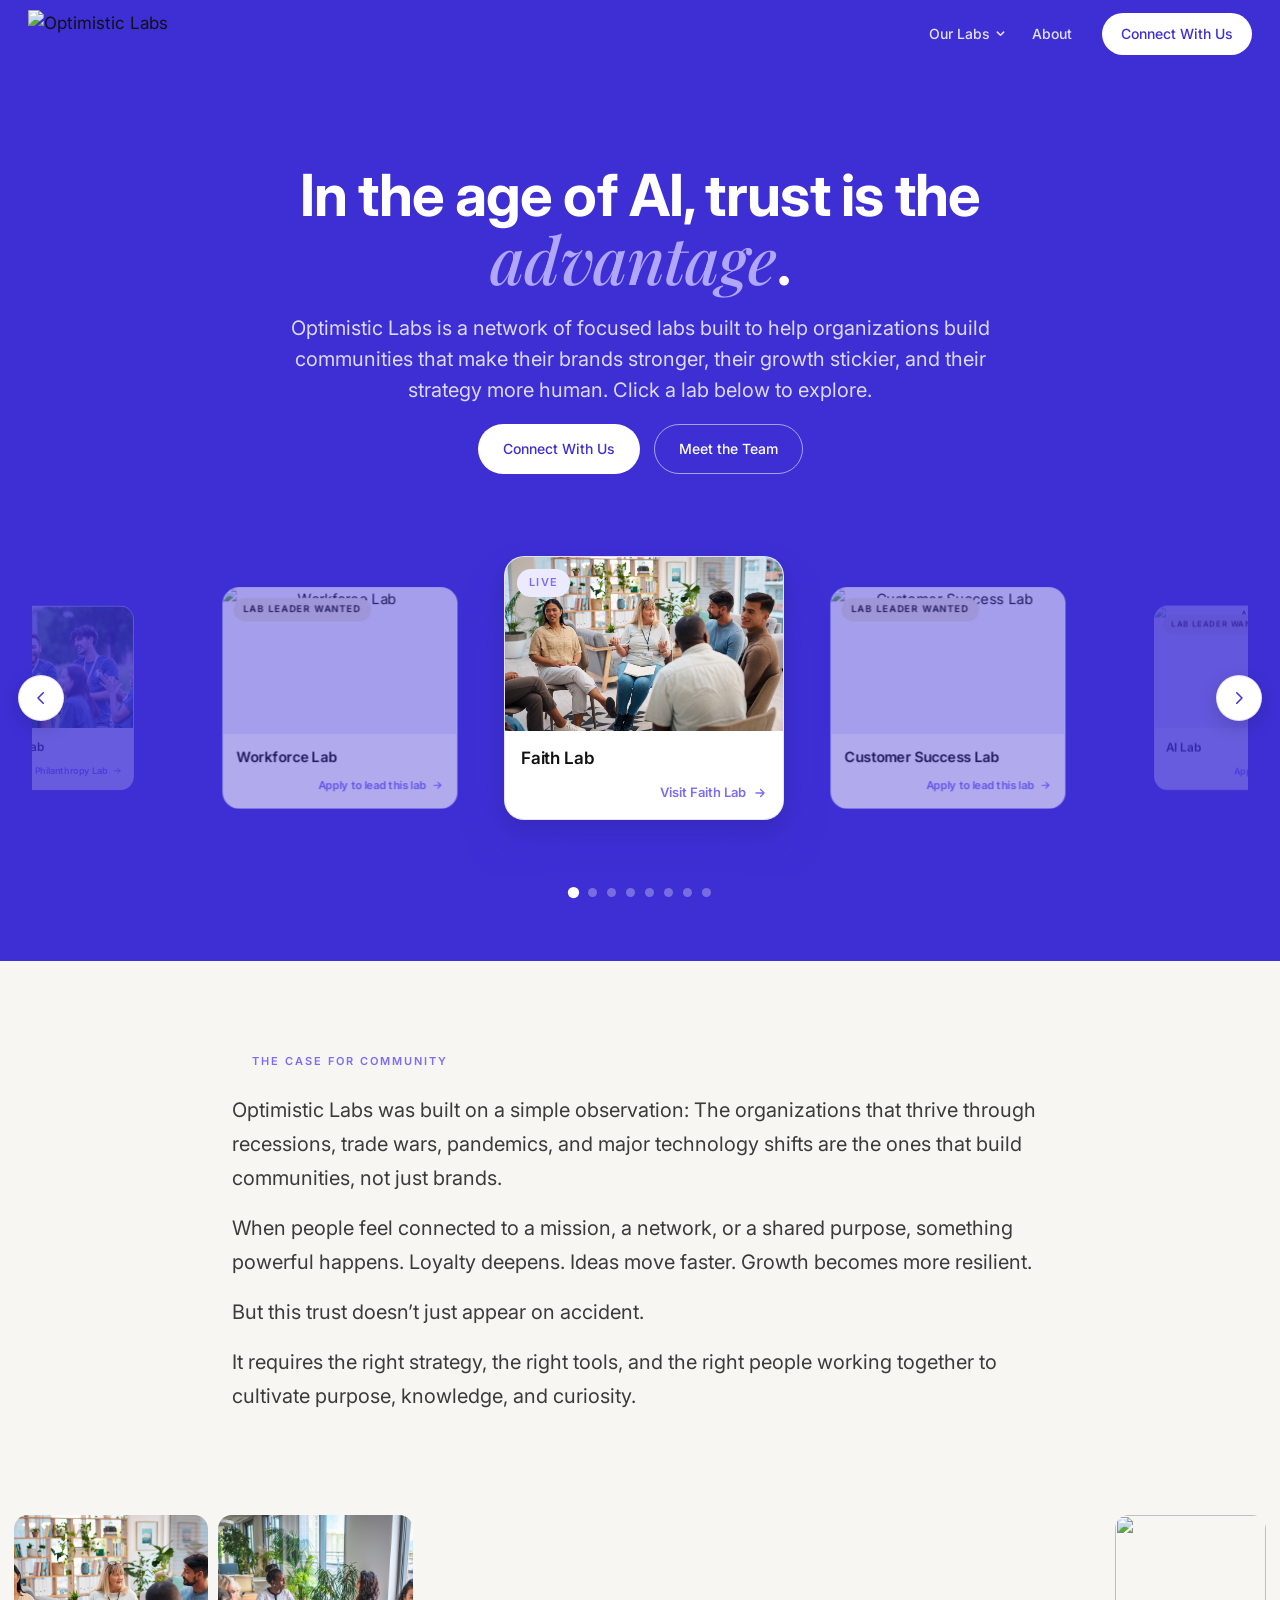
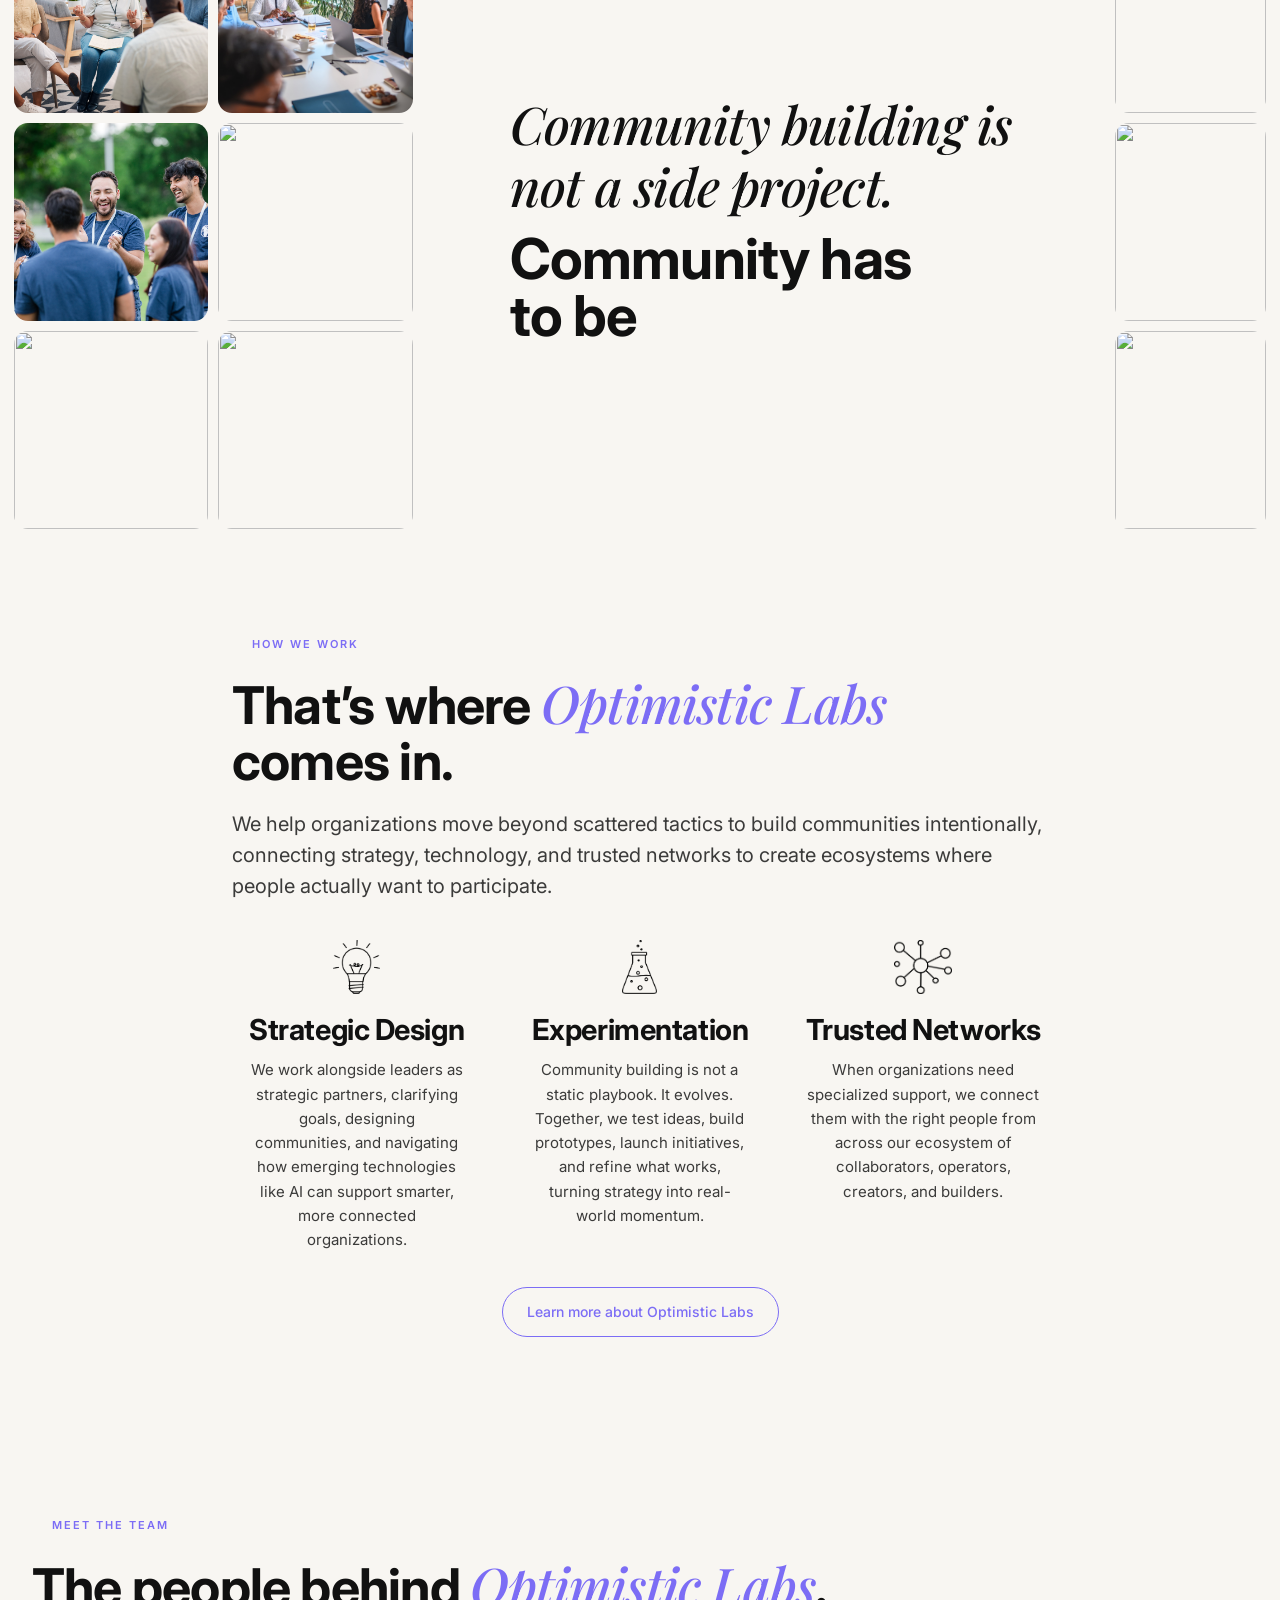
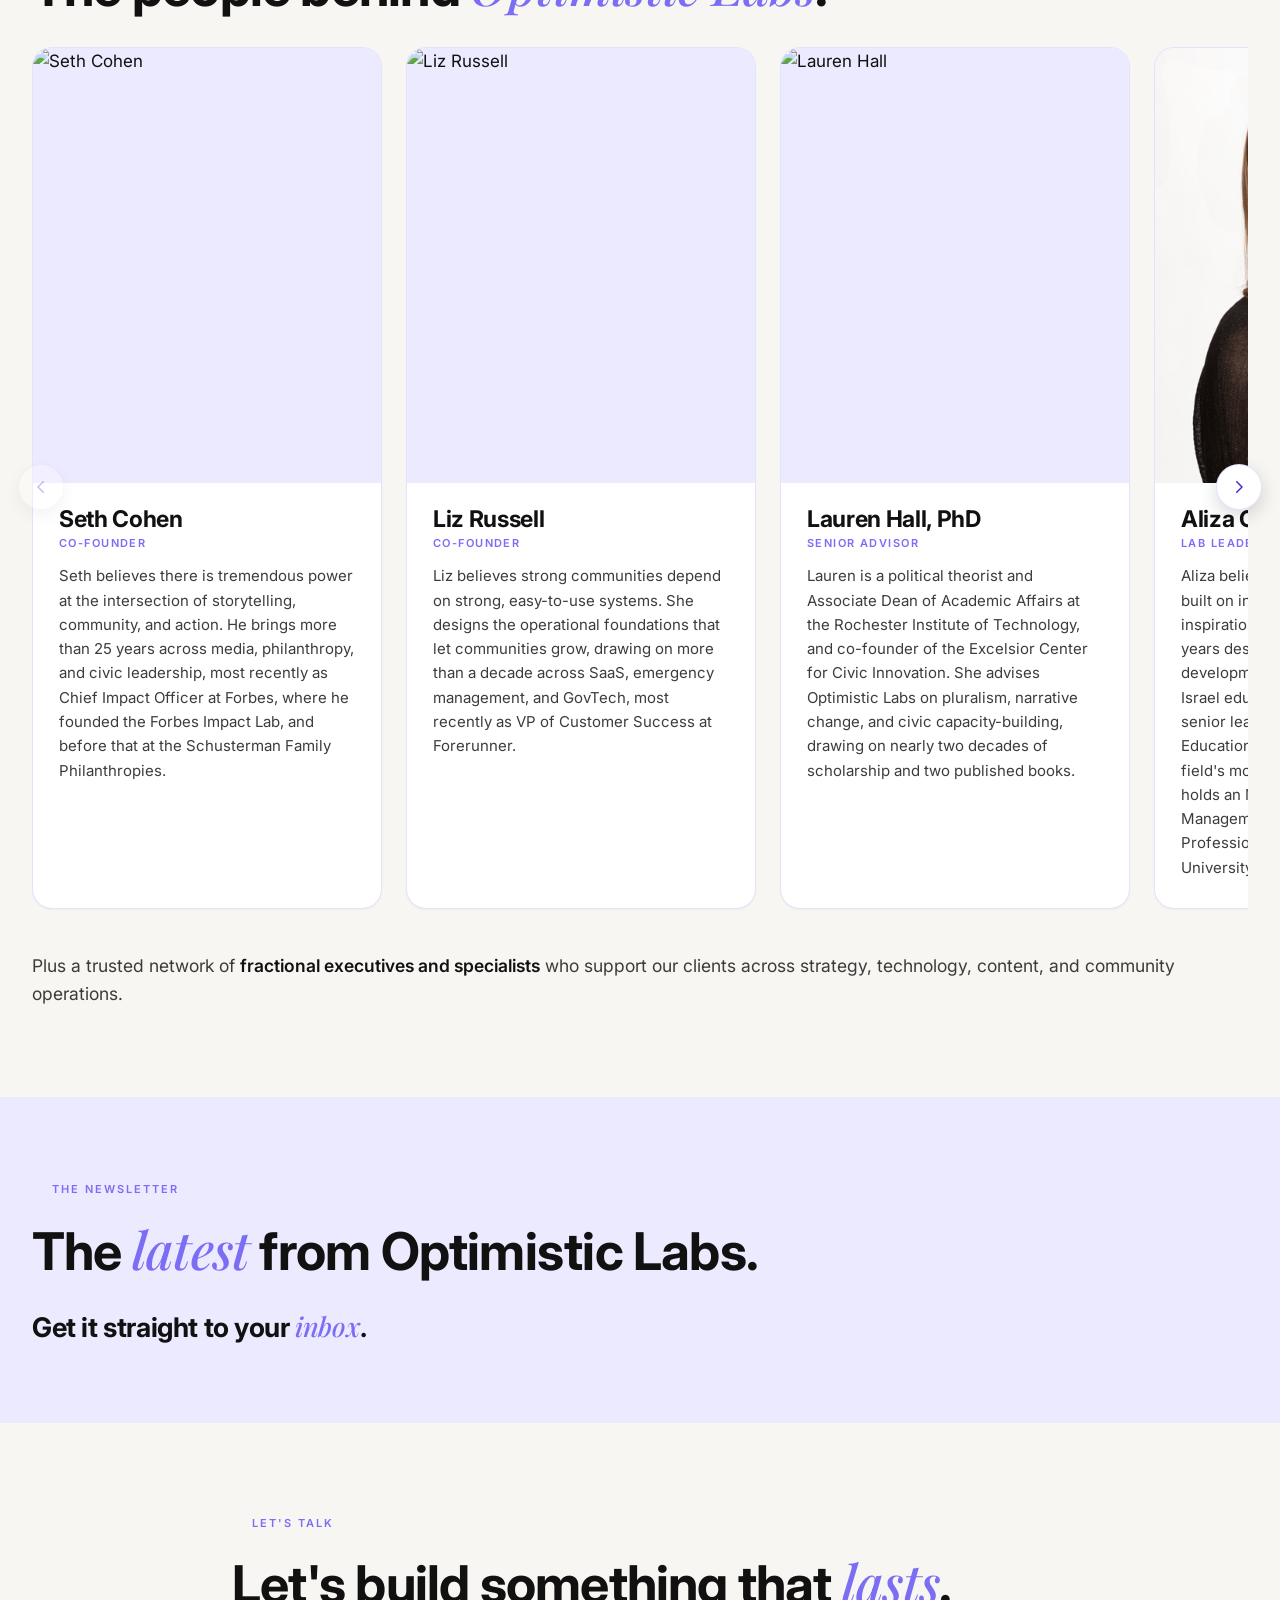
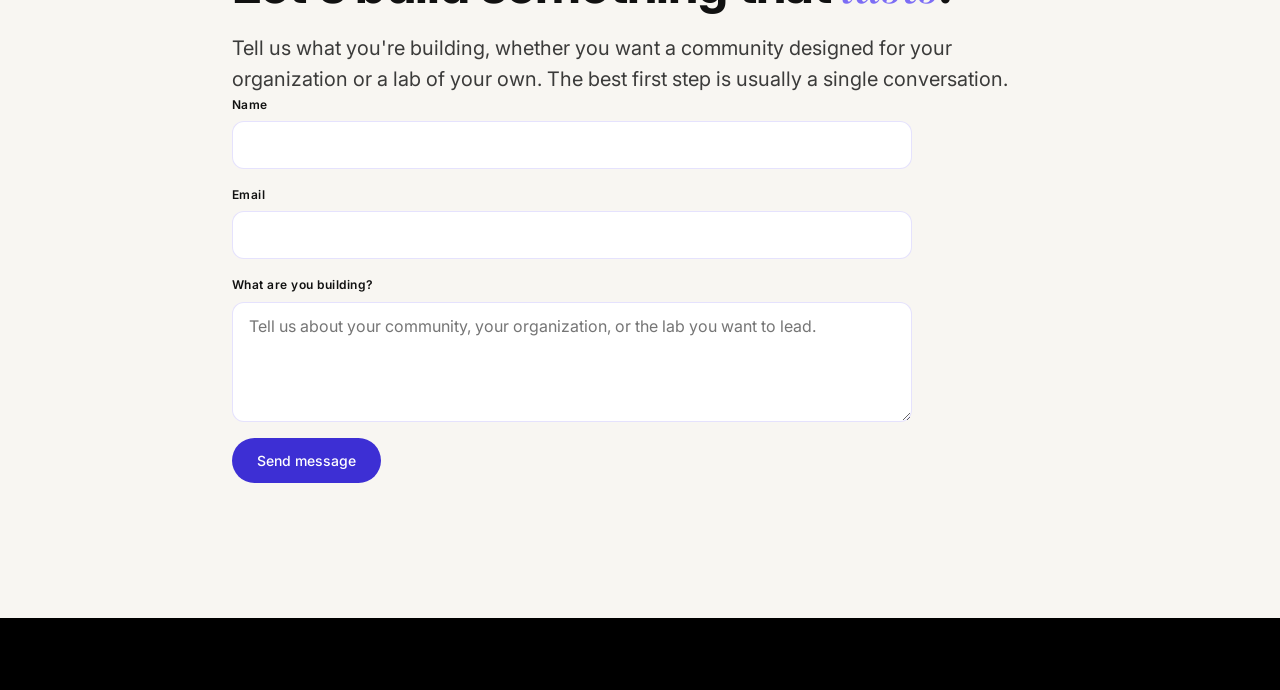
==== commit 544c5114: "Keep belief-statement photo grid as final, drop TODO Liz confirmed she likes the current photos, so " ====
--- a/index.html
+++ b/index.html
@@ -135,7 +135,7 @@
       </div>
     </div>
     <a href="about.html">About</a>
-    <a class="pill pill-primary navcta" data-book>Book a call</a>
+    <a class="pill pill-primary navcta" data-book>Connect With Us</a>
   </nav>
   <button class="burger" id="burger" aria-label="Open menu" aria-expanded="false"><span></span><span></span><span></span></button>
 </header>
@@ -153,7 +153,7 @@
     </div>
   </div>
   <a href="about.html">About</a>
-  <a class="pill pill-primary navcta" data-book>Book a call</a>
+  <a class="pill pill-primary navcta" data-book>Connect With Us</a>
 </nav>
 
 <main>
@@ -163,7 +163,7 @@
       <h1 class="display">In the age of AI, trust is the <em class="em-italic">advantage</em>.</h1>
       <p class="lead">Optimistic Labs is a network of focused labs built to help organizations build communities that make their brands stronger, their growth stickier, and their strategy more human. Click a lab below to explore.</p>
       <div class="cta-row">
-        <a class="pill pill-primary" data-book>Book a call</a>
+        <a class="pill pill-primary" data-book>Connect With Us</a>
         <a class="pill pill-outline" href="#team">Meet the Team</a>
       </div>
     </div>
@@ -252,7 +252,6 @@
        If the wording changes, also update the aria-label on this section and the phrase
        "Community has to be designed." in this file's <meta name="description"> up top. -->
   <section class="section belief-statement reveal" aria-label="Community has to be designed">
-    <!-- TODO Liz: preview photos below are borrowed from elsewhere on the site as stand-ins; swap for real photography once the grid direction is approved. -->
     <div class="belief-photo" aria-label="Photo grid">
       <div class="belief-photo-grid belief-photo-grid--left">
         <img src="assets/faith-hero.jpg" alt="" />
@@ -366,14 +365,10 @@
   </section>
 
   <!-- ===== CONTACT / BOOK A CALL ===== -->
-  <section class="section section--mid reveal" id="contact" aria-label="Book a call">
+  <section class="section section--mid reveal" id="contact" aria-label="Contact us">
     <span class="eyebrow"><img class="star" src="assets/star.svg" alt="" />Let's talk</span>
     <h2 class="h-sec">Let's build something that <em class="em-italic">lasts</em>.</h2>
     <p class="lead">Tell us what you're building, whether you want a community designed for your organization or a lab of your own. The best first step is usually a single conversation.</p>
-    <div class="contact-lead-row">
-      <a class="pill pill-primary" data-book>Book a call</a>
-      <span class="muted" style="font-size:14px">or send a note below</span>
-    </div>
     <form class="form" id="contactForm" novalidate>
       <div class="field"><label for="cf-name">Name</label><input id="cf-name" type="text" name="name" autocomplete="name" /></div>
       <div class="field"><label for="cf-email">Email</label><input id="cf-email" type="email" name="email" autocomplete="email" /></div>
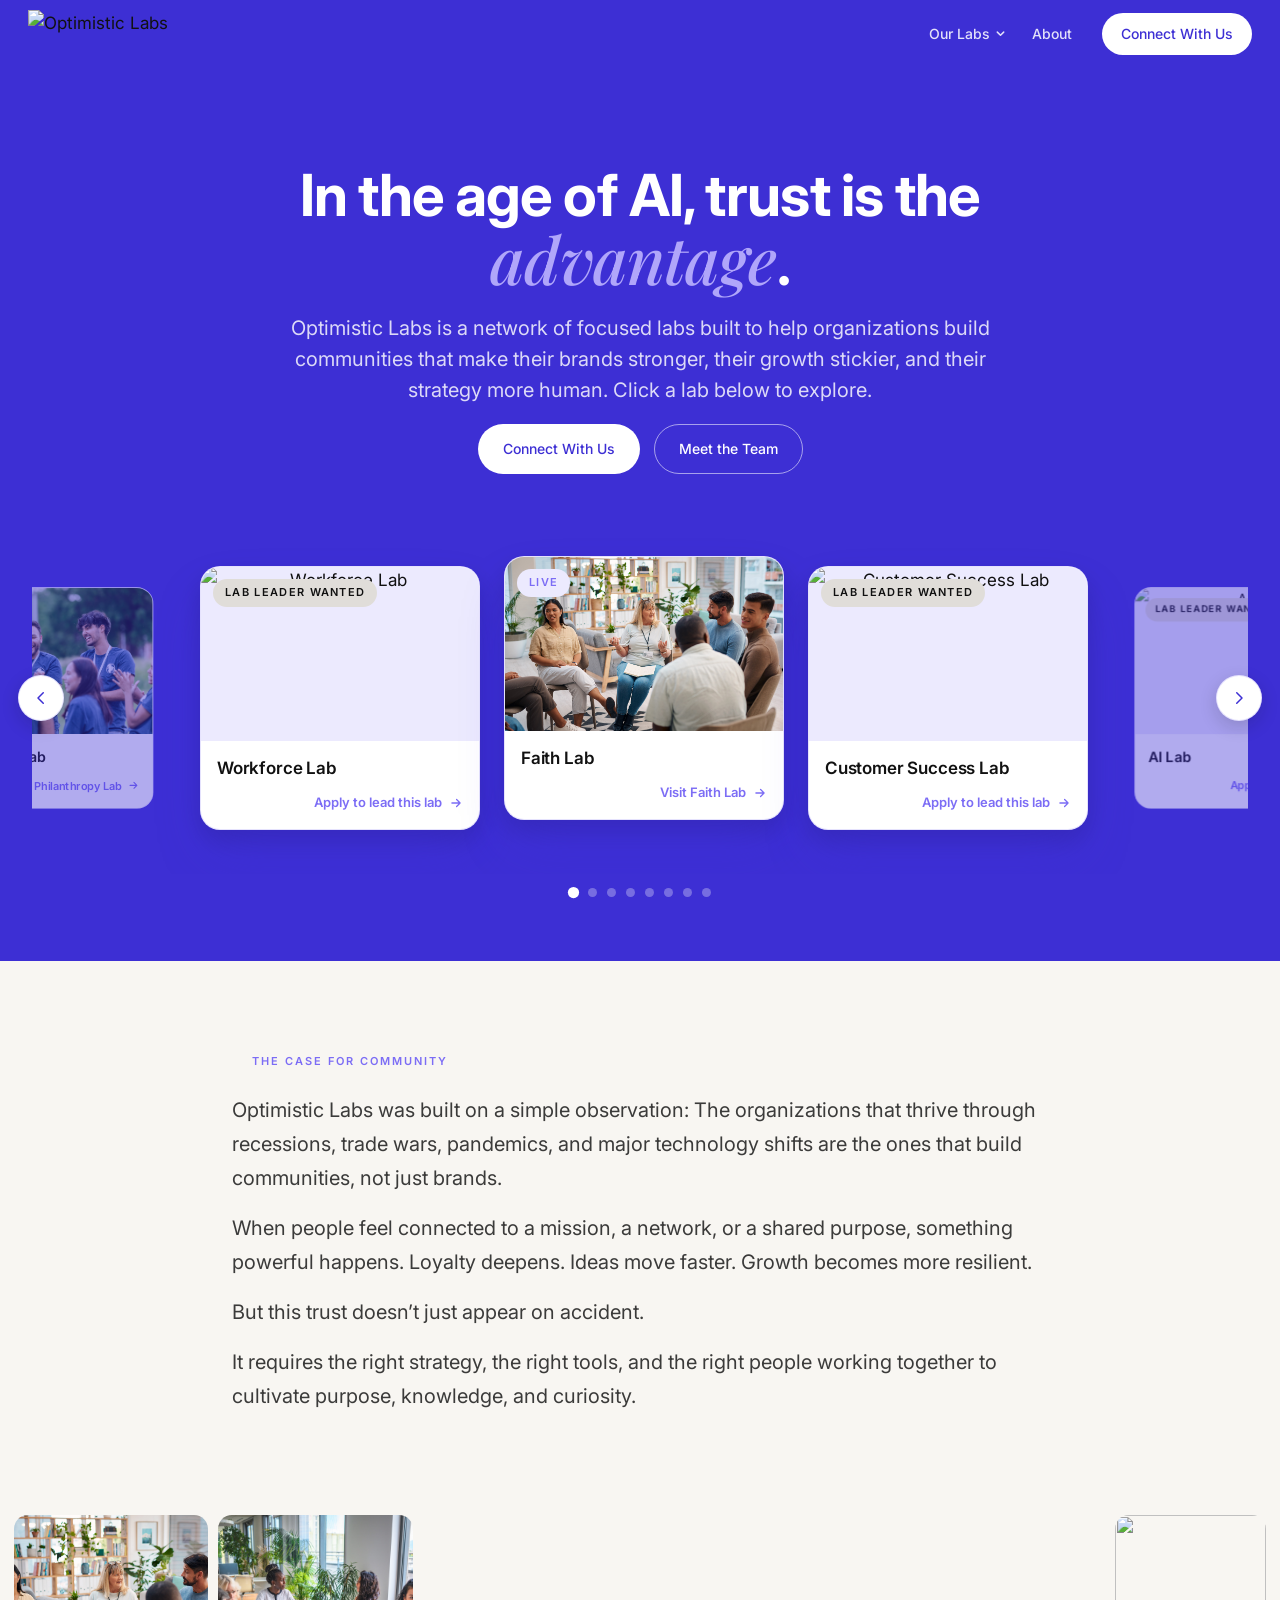
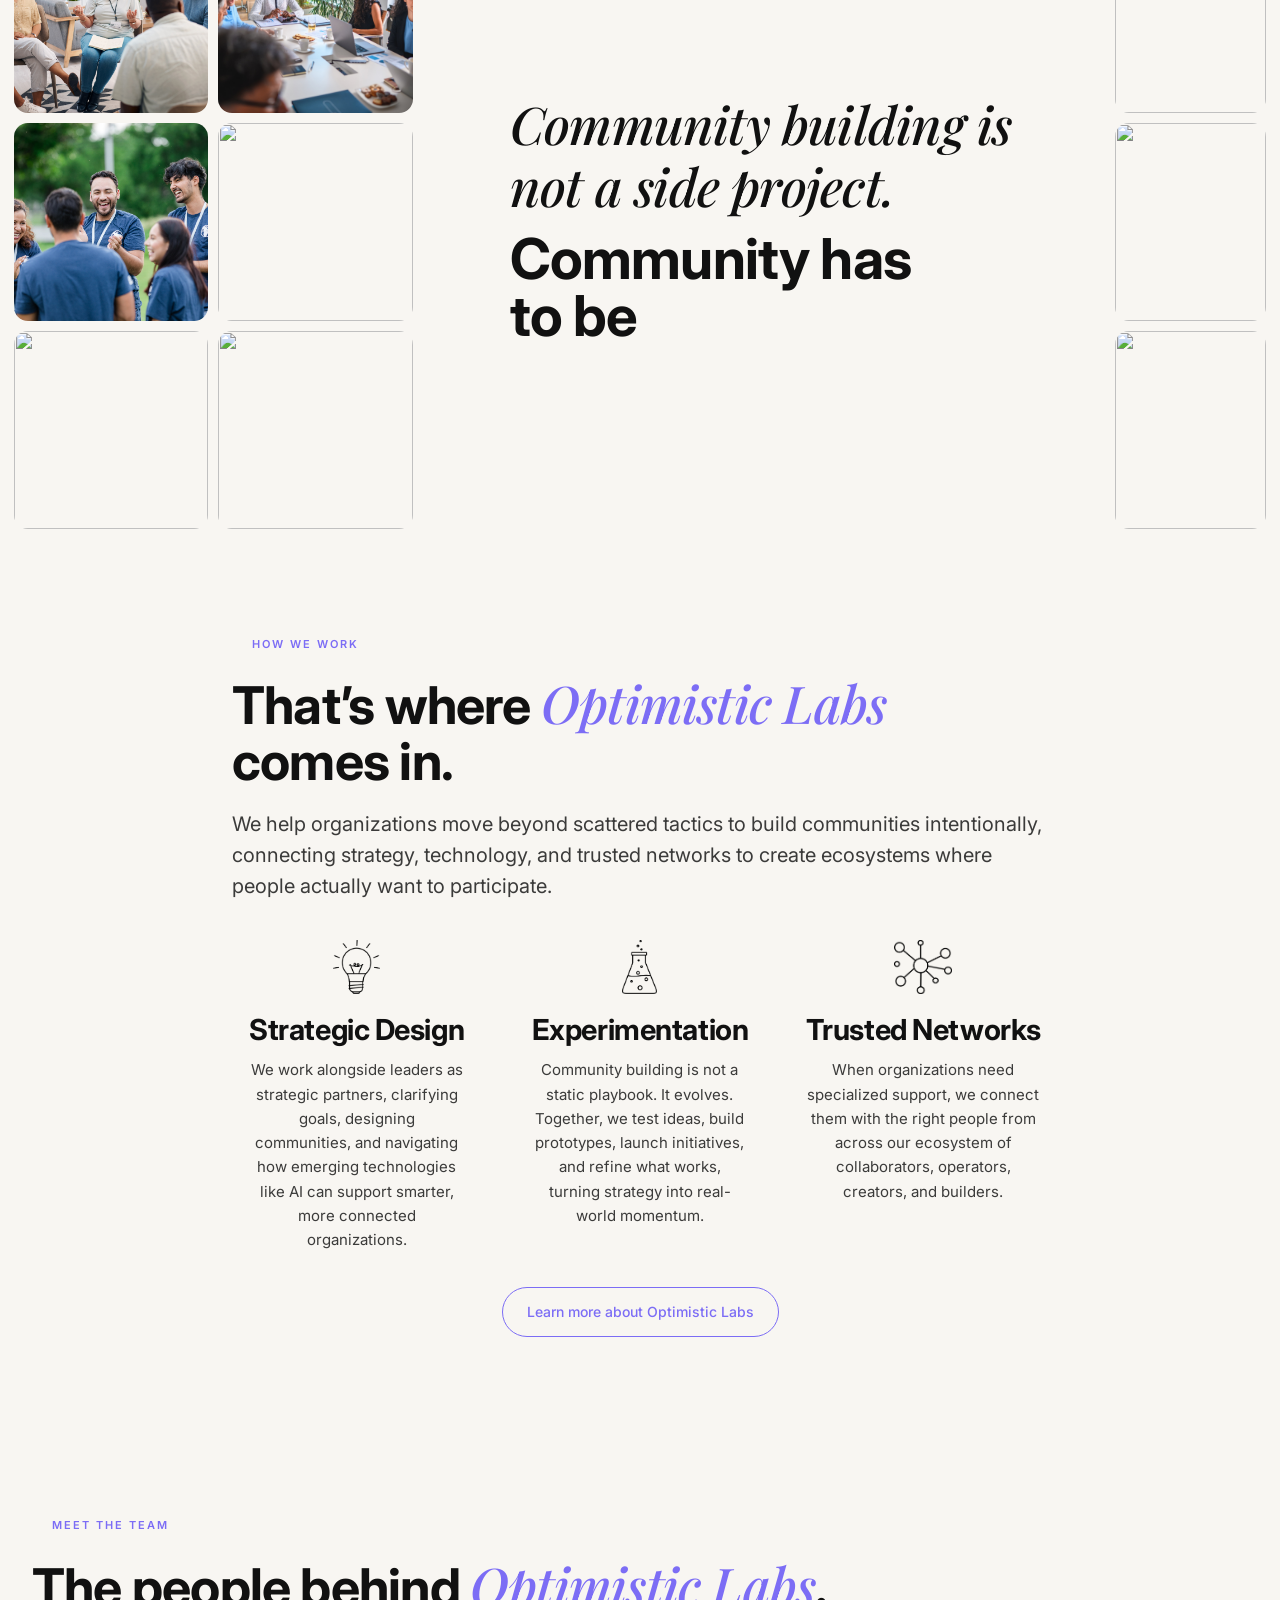
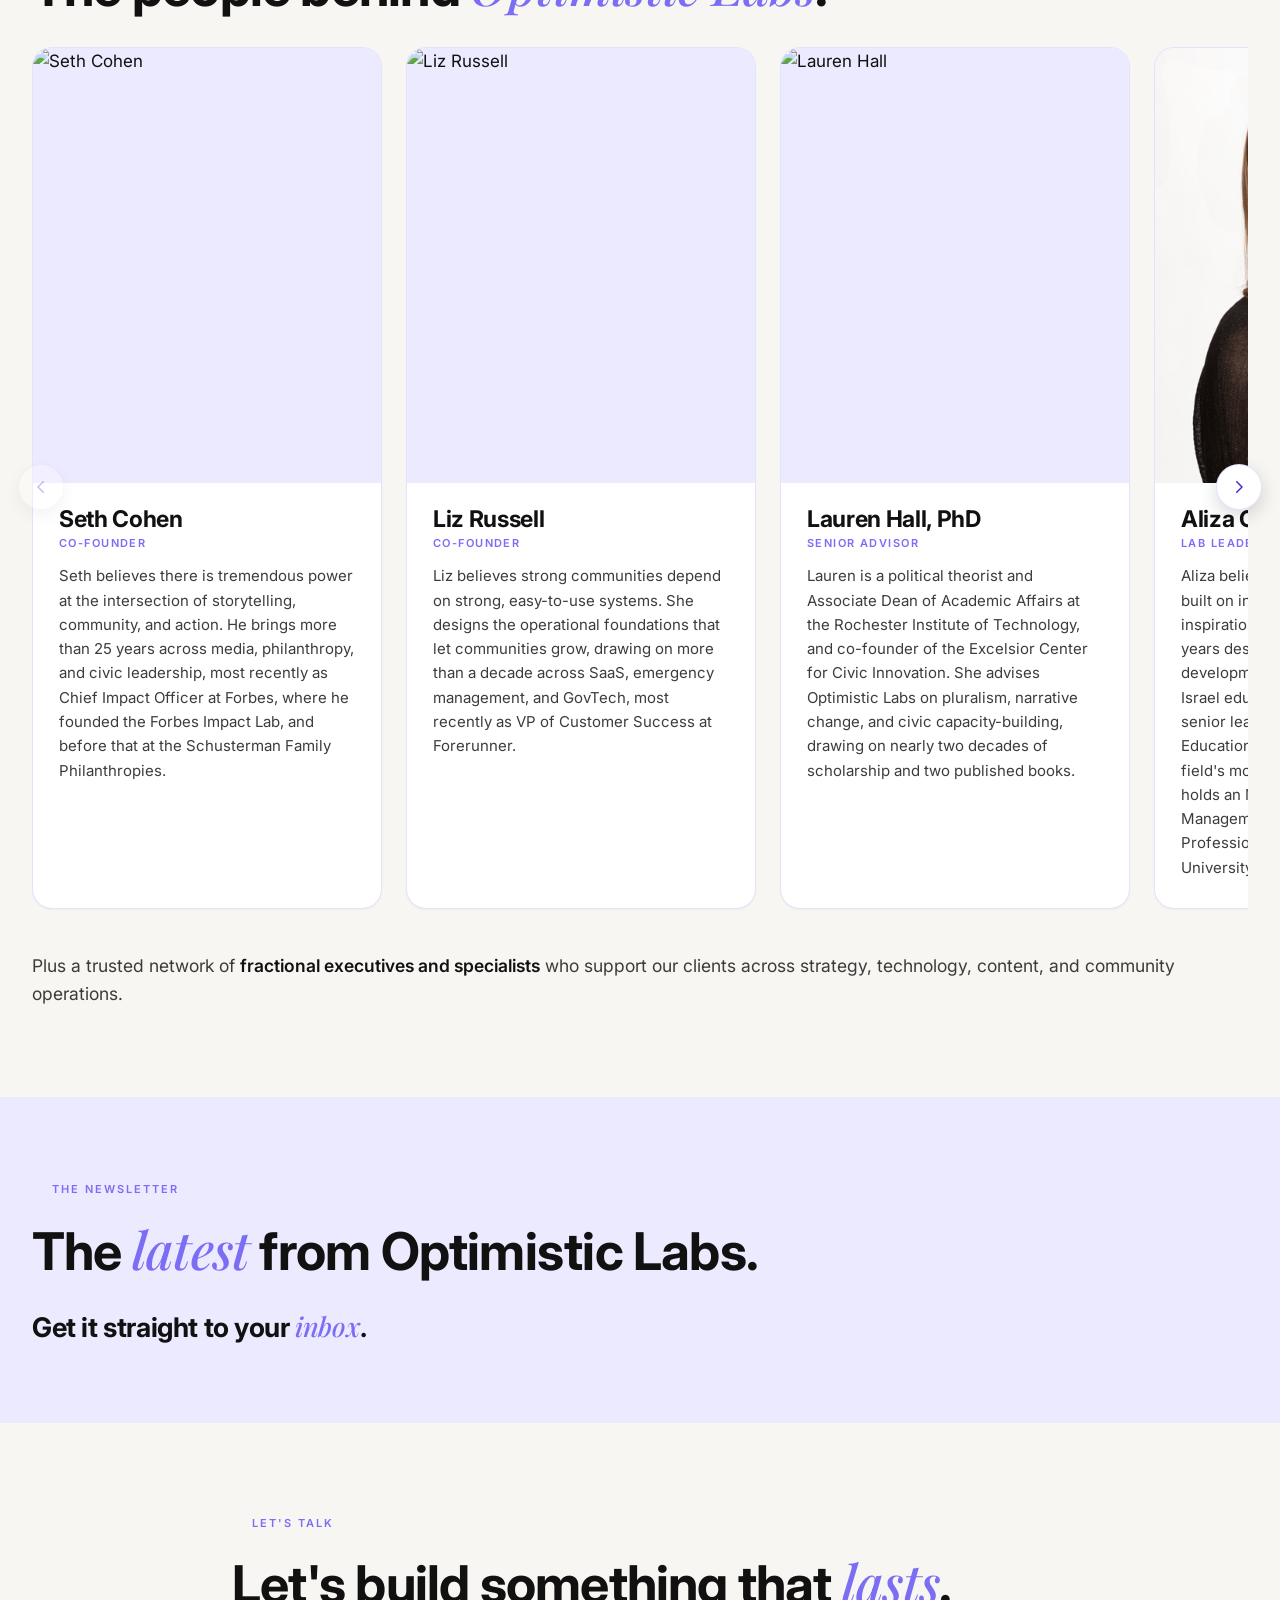
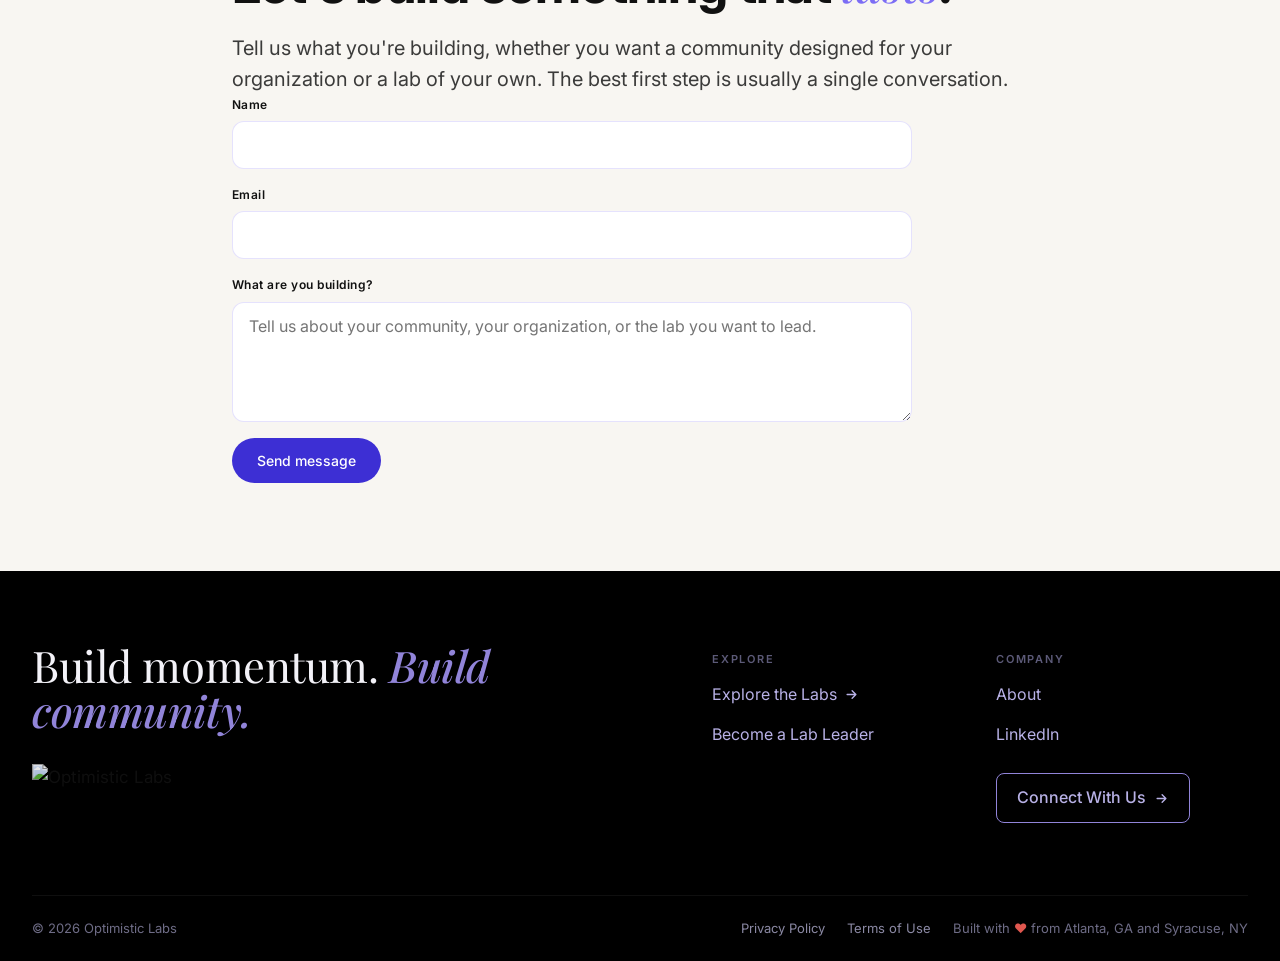
==== commit 54494ec5: "Harden form error handling, route emails to hello@, add thank-you page (#70) * Harden form submissio" ====
--- a/index.html
+++ b/index.html
@@ -374,7 +374,10 @@
       <div class="field"><label for="cf-email">Email</label><input id="cf-email" type="email" name="email" autocomplete="email" /></div>
       <div class="field"><label for="cf-message">What are you building?</label><textarea id="cf-message" name="message" placeholder="Tell us about your community, your organization, or the lab you want to lead."></textarea></div>
       <button type="submit" class="pill pill-primary">Send message</button>
-      <div class="note" id="formNote" role="status" aria-live="polite">Thank you. We'll be in touch.</div>
+      <div class="form-error" id="formError" role="alert">
+        <p>Something went wrong sending your message. Please try again, or email us directly instead.</p>
+        <a class="pill pill-outline" id="formErrorCta">Email hello@optimisticlabs.com</a>
+      </div>
     </form>
   </section>
 </main>
--- a/assets/brand.css
+++ b/assets/brand.css
@@ -15,6 +15,11 @@
   --ease-ripple:cubic-bezier(.34,1.2,.64,1);
   --nav-h:68px; --focus:var(--violet);
   --display:clamp(44px,7vw,82px); --h-sec:clamp(32px,4.6vw,52px); --h3:clamp(21px,2.2vw,27px);
+
+  /* ---- dark-surface tokens ("Nocturne") — for one-off dark pages like thank-you.html ---- */
+  --noir-bg:#161826; --noir-surface:#232532; --noir-text:#e9e9ed;
+  --noir-text-muted:rgba(233,233,237,.6); --noir-hair:rgba(233,233,237,.16);
+  --noir-accent:var(--violet); --noir-accent-tint:var(--violet-light); --noir-accent-deep:#2b2741;
 }
 *{box-sizing:border-box;margin:0;padding:0}
 html{scroll-behavior:smooth;overflow-x:clip;scroll-padding-top:calc(var(--nav-h) + 16px)}
@@ -240,6 +245,16 @@
 .mosaic-network{background:var(--violet-pale);border:1px solid var(--hair);border-radius:16px;padding:24px;
   display:flex;flex-direction:column;justify-content:center;gap:12px;flex:1}
 
+.mosaic-card--wanted{order:-1;cursor:pointer;transition:transform .28s cubic-bezier(.4,0,.2,1),box-shadow .28s ease,border-color .28s ease}
+.mosaic-card--wanted:hover{transform:translateY(-3px);box-shadow:0 20px 40px -16px rgba(61,47,212,.3);border-color:var(--violet-light)}
+.mosaic-card--wanted .mosaic-photo{display:flex;align-items:center;justify-content:center}
+.mosaic-chip{position:absolute;top:12px;left:12px}
+.mosaic-plus{width:52px;height:52px;border-radius:14px;background:rgba(124,109,245,.14);
+  display:flex;align-items:center;justify-content:center;color:var(--violet)}
+.mosaic-card-link{font-family:var(--head);font-weight:600;font-size:13px;color:var(--violet);
+  display:inline-flex;align-items:center;gap:7px;margin-top:10px;align-self:flex-start}
+.mosaic-card--wanted:hover .mosaic-card-link{text-decoration:underline}
+
 /* ---------- what-you-get card grid ----------
    Data-driven: markup is rendered by site.js from a <script type="application/json"
    data-wyg-config> block inside [data-wyg]. See become-a-lab-leader.html for an
@@ -269,7 +284,7 @@
   .mosaic-col{display:contents}
   .mosaic-card[data-idx="0"]{order:1}
   .mosaic-card[data-idx="1"]{order:2}
-  .mosaic-card[data-idx="2"]{order:3}
+  .mosaic-card[data-idx="2"]:not(.mosaic-card--wanted){order:3}
   .mosaic-network{order:4}
 }
 @media (max-width:480px){
@@ -435,6 +450,12 @@
 .news-form input{flex:1 1 240px}
 .note{font-family:var(--sans);font-weight:600;font-size:12px;letter-spacing:.06em;text-transform:uppercase;color:var(--violet);opacity:0;transition:opacity .3s;margin-top:12px}
 .note.show{opacity:1}
+
+.form-error{display:none;flex-direction:column;align-items:flex-start;gap:10px;margin-top:14px;
+  padding:16px 18px;border-radius:12px;background:rgba(162,59,42,.06);border:1px solid rgba(162,59,42,.22)}
+.form-error.show{display:flex}
+.form-error p{margin:0;font-size:14px;line-height:1.5;color:#a23b2a;max-width:none}
+.form-error .pill{padding:9px 18px;font-size:13px}
 
 /* ---------- FAQ ---------- */
 .faq{display:flex;flex-direction:column;gap:0;margin-top:10px;border-top:1px solid var(--hair)}
